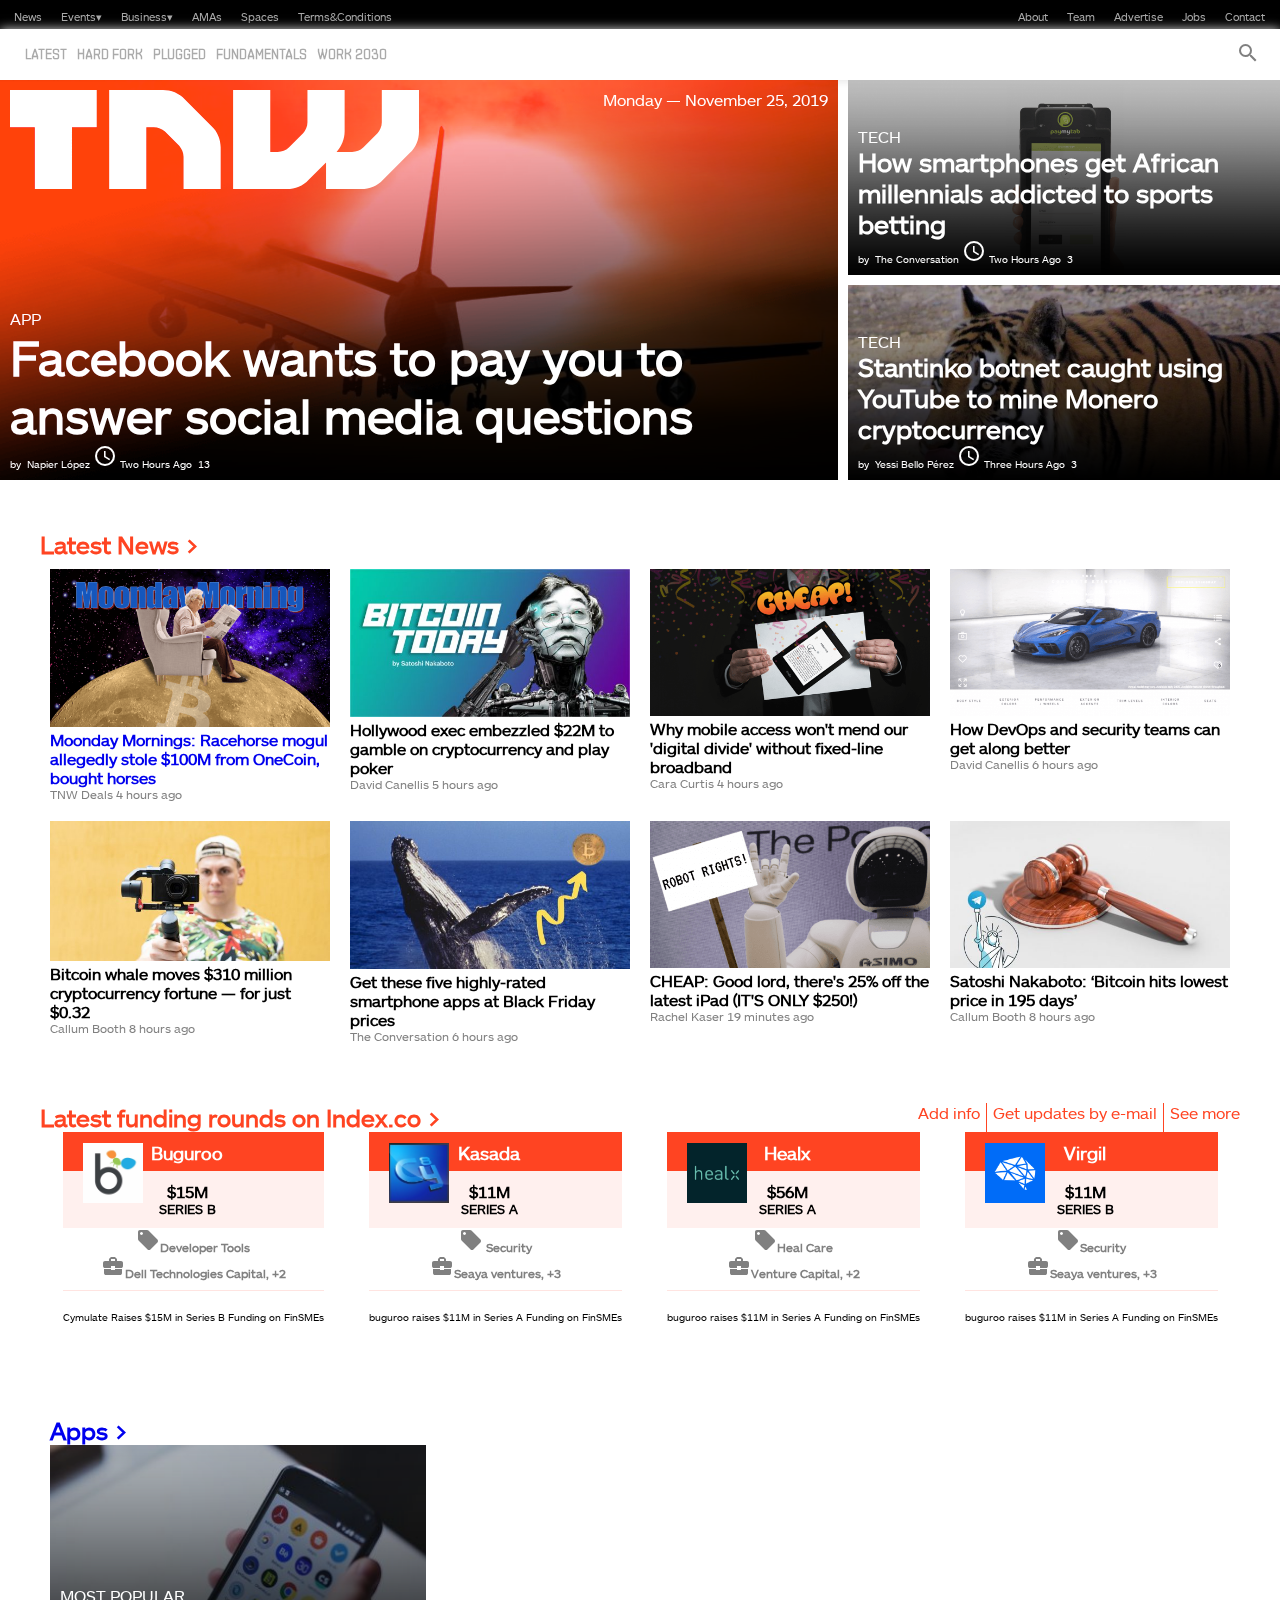
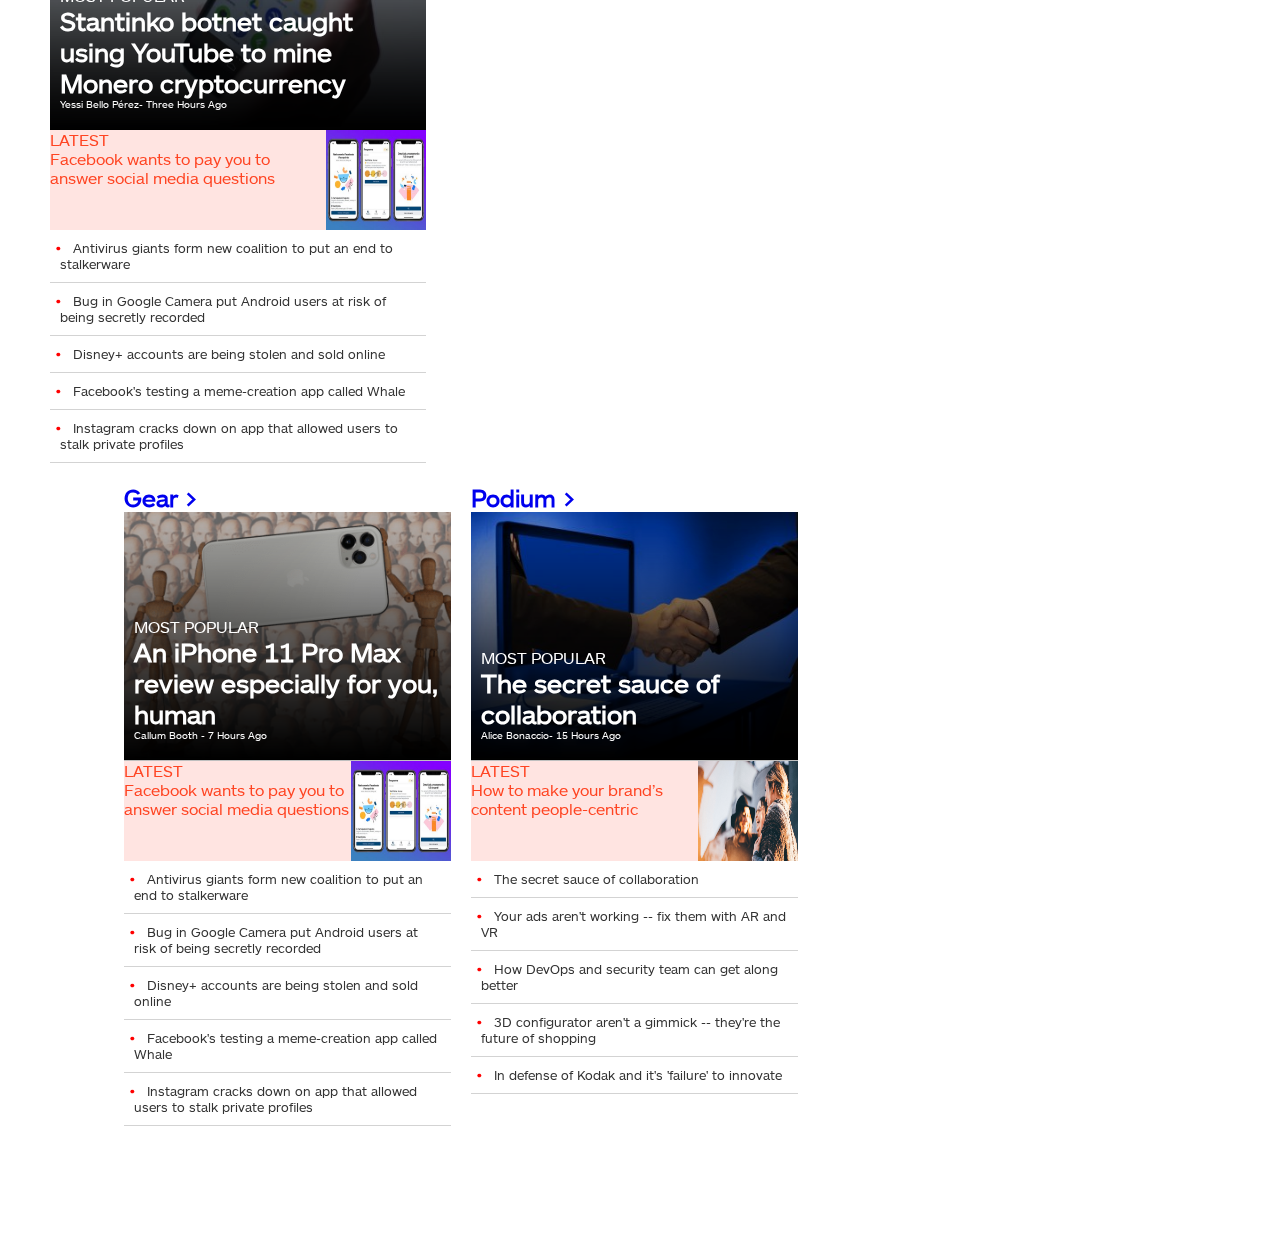
==== index.html @ c06dbd31 "Mobile Design of Latest News and Gear Sections" ====
<!DOCTYPE html>
<html lang="en">

<head>
    <meta charset="UTF-8">
    <meta name="viewport" content="width=device-width, initial-scale=1.0">
    <meta http-equiv="X-UA-Compatible" content="ie=edge">
    <link href="https://fonts.googleapis.com/icon?family=Material+Icons" rel="stylesheet">
    <link href="//db.onlinewebfonts.com/c/466deba3855c345af3e1371e28d783ae?family=ARS+Maquette+Web+One" rel="stylesheet"
        type="text/css" />
    <link rel="stylesheet" type="text/css" href="css/styles.css">
    <title>TNW</title>
</head>

<body>
    <header>
        <div class="mainlogo">
            <img src="resources/tnw.svg" height="15" alt="logo">
        </div>
        <nav class="fun-nav">
            <div class="first-nav flex-container bg-black spacebetween pad-5p">
                <ul class="flex-container nobullets">
                    <li class="pad-lr-10p"> <a href="#">News</a> </li>

                    <li class="dropdown pad-lr-10p">
                        <a href="#" class="dropbtn">Events&#9662;</a>
                        <div class="dropdown-content">
                            <a href="#">Bowlr 2019</a>
                            <a href="#">TNW2020</a>
                        </div>
                    </li>

                    <li class="dropdown pad-lr-10p">
                        <a href="#" class="dropbtn">Business&#9662;</a>
                        <div class="dropdown-content">
                            <a href="#">Index</a>
                            <a href="#">TNW X</a>
                        </div>
                    </li>

                    <li class="pad-lr-10p"> <a href="#">AMAs</a> </li>
                    <li class="pad-lr-10p"> <a href="#">Spaces</a> </li>
                    <li class="pad-lr-10p"> <a href="#">Terms&amp;Conditions</a> </li>
                </ul>

                <div>
                    <ul class="flex-container nobullets">
                        <li class="pad-lr-10p"> <a href="#">About</a></li>
                        <li class="pad-lr-10p"> <a href="#">Team</a> </li>
                        <li class="pad-lr-10p"> <a href="#">Advertise</a> </li>
                        <li class="pad-lr-10p"> <a href="#">Jobs</a> </li>
                        <li class="pad-lr-10p"> <a href="#">Contact</a> </li>
                    </ul>
                </div>
            </div>

            <div class="second-nav flex-container">
                <ul class="flex-container nobullets">
                    <li> <a class="f-shentox" href="https://thenextweb.com/latest/">LATEST</a> </li>
                    <li> <a class="f-shentox" href="https://thenextweb.com/hardfork/">HARD FORK</a> </li>
                    <li> <a class="f-shentox" href="https://thenextweb.com/plugged/">PLUGGED</a> </li>
                    <li> <a class="f-shentox" href="https://thenextweb.com/adobe-fundamentals/">FUNDAMENTALS</a> </li>
                    <li> <a class="f-shentox" href="https://thenextweb.com/work2030/">WORK 2030</a> </li>
                </ul>
                <div>
                    <i class="material-icons"> search </i>
                </div>
                <div class="menu-icon">
                    <i class="material-icons"> menu </i>
                </div>
            </div>
        </nav>
    </header>
    <main>

        <div class="frontpage displaygrid">
            <div class="fp1">
                <article class="fp1i">
                    <div class="fp1c"></div>
                    <div class="cover-trigger"></div>
                    <a></a>
                    <div class="cover-logo"></div>
                    <div class="cover-date">Monday — November 25, 2019</div>
                    <div class="bottom">
                        <p class="fc-white">APP</p>
                        <h2 class="main-article-title fc-white">Facebook wants to pay you to answer social media
                            questions</h2>
                        <p class="article-footer fc-white"><span>by &nbsp;<a>Napier López</a></span>&nbsp;<span><i
                                    class="material-icons"> access_time </i> Two Hours Ago</span> &nbsp;<span>13</span>
                        </p>
                    </div>
                </article>
            </div>

            <div class="fp2">
                <div class="fp2i">
                    <div class="cover-trigger"></div>
                    <div class="bottom">
                        <p class="fc-white">TECH</p>
                        <h2 class="article-title fc-white">How smartphones get African millennials addicted to sports
                            betting</h2>
                        <p class="article-footer fc-white"><span>by &nbsp;<a>The Conversation</a></span>&nbsp;<span><i
                                    class="material-icons"> access_time </i> Two Hours Ago</span> &nbsp;<span>3</span>
                        </p>
                    </div>
                </div>
            </div>

            <div class="fp3">
                <div class="fp3i">
                    <div class="cover-trigger"></div>
                    <div class="bottom">
                        <p class="fc-white">TECH</p>
                        <h2 class="article-title fc-white">Stantinko botnet caught using YouTube to mine Monero
                            cryptocurrency</h2>
                        <p class="article-footer fc-white"><span>by &nbsp;<a>Yessi Bello Pérez</a></span>&nbsp;<span><i
                                    class="material-icons"> access_time </i> Three Hours Ago</span> &nbsp;<span>3</span>
                        </p>
                    </div>
                </div>
            </div>
        </div>

        <section class="margindown">
            <h2> <a class="nodeco kindaorange" href="https://thenextweb.com/latest/">Latest News ></a> </h2>

            <div class="displayflex fwrap spacearound">
                
                <div class="lastest-news">
                    <img class="img-mobile-left" src="resources/moonday-morning-478x270.png" alt="Monday Morning">
                    <div>
                        <span class="span1">
                            <a class="nodeco"
                                href="https://thenextweb.com/hardfork/2019/11/25/moonday-mornings-jpmorgan-onecoin-cryptocurrency/">Moonday
                                Mornings: Racehorse mogul allegedly stole $100M from OneCoin, bought horses</a>
                        </span>
                        <span class="littlespan1">
                            TNW Deals 4 hours ago
                        </span>
                    </div>
                </div>

                <div class="lastest-news">
                    <img class="img-mobile-left" src="resources/bitcoin_today-header_bitcoin_today-512x270.jpg"
                        alt="Bitcoin">

                    <div>
                        <span class="span1">
                            Hollywood exec embezzled $22M to gamble on cryptocurrency and play poker
                        </span>
                        <span class="littlespan1">
                            David Canellis 5 hours ago
                        </span>
                    </div>
                </div>

                <div class="lastest-news">
                    <img class="img-mobile-left" src="resources/cheap-paperwhite-header-image-kindle-516x270.png"
                        alt="The word Cheap">

                    <div>
                        <span class="span1">
                            Why mobile access won't mend our 'digital divide' without fixed-line broadband
                        </span>
                        <span class="littlespan1">
                            Cara Curtis 4 hours ago
                        </span>
                    </div>

                </div>

                <div class="lastest-news">
                    <img class="img-mobile-left" src="resources/Bluecar.png" alt="A Blue Car">
                    <div>
                        <span class="span1">
                            How DevOps and security teams can get along better
                        </span>
                        <span class="littlespan1">
                            David Canellis 6 hours ago
                        </span>
                    </div>
                </div>

                <div class="lastest-news">
                    <img class="img-mobile-left" src="resources/Black-Friday-TNW-Door-Buster-540x270.jpg"
                        alt="Some dude with a camera">
                    <div>
                        <span class="span1">
                            Bitcoin whale moves $310 million cryptocurrency fortune — for just $0.32
                        </span>
                        <span class="littlespan1">
                            Callum Booth 8 hours ago
                        </span>
                    </div>
                </div>
                <div class="lastest-news">
                    <img class="img-mobile-left" src="resources/whale.jpg" alt="A Whale">

                    <div>
                        <span class="span1">
                            Get these five highly-rated smartphone apps at Black Friday prices
                        </span>
                        <span class="littlespan1">
                            The Conversation 6 hours ago
                        </span>
                    </div>
                </div>

                <div class="lastest-news">
                    <img class="img-mobile-left" src="resources/robot.png" alt="A Robot">

                    <div>
                        <span class="span1">
                            CHEAP: Good lord, there's 25% off the latest iPad (IT'S ONLY $250!)
                        </span>
                        <span class="littlespan1">
                            Rachel Kaser 19 minutes ago
                        </span>
                    </div>
                </div>

                <div class="lastest-news">
                    <img class="img-mobile-left" src="resources/hammer.jpg" alt="A hammer">

                    <div>
                        <span class="span1">
                            Satoshi Nakaboto: ‘Bitcoin hits lowest price in 195 days’
                        </span>
                        <span class="littlespan1">
                            Callum Booth 8 hours ago
                        </span>
                    </div>
                </div>
            </div>
        </section>

        <section class="horiz-margin">
            <div class="displayflex spacebetween kindaorange fwrap">
                <h2>
                    <a class="nodeco kindaorange"
                        href="https://index.co/investments?utm_campaign=funding_block&utm_medium=referral&utm_source=thenextweb.com">
                        Latest funding rounds on Index.co >
                    </a>
                </h2>
                <div class="displayflex frwap">
                    <span class="rightborder">Add info</span>
                    <span class="rightborder">Get updates by e-mail</span>
                    <span>See more</span>
                </div>
            </div>

            <div class="displayflex fwrap spacearound">
                <div class="fun-div">
                    <a class="nodeco"
                        href="https://index.co/company/buguroo/funding/series-a?utm_campaign=funding_block&utm_medium=referral&utm_source=thenextweb.com">

                        <h4 class="funrounds">Buguroo</h4>

                        <div class="funrounds2">
                            <h4>$15M</h4>
                            <h5>SERIES B</h5>
                        </div>

                        <div class="funrounds3">
                            <h5><i class="material-icons"> local_offer </i>Developer Tools</h5>
                            <h5><i class="material-icons"> business_center </i>Dell Technologies Capital, +2</h5>
                        </div>

                        <div class="funrounds4">
                            Cymulate Raises $15M in Series B Funding on FinSMEs
                        </div>

                        <img class="funimage" src="resources/B-pic.jpg" alt="A big letter B">
                    </a>
                </div>

                <div class="fun-div">
                    <a class="nodeco"
                        href="https://index.co/company/cymulate/funding/series-b?utm_campaign=funding_block&utm_medium=referral&utm_source=thenextweb.com">

                        <h4 class="funrounds">Kasada</h4>

                        <div class="funrounds2">
                            <h4>$11M</h4>
                            <h5>SERIES A</h5>
                        </div>

                        <div class="funrounds3">
                            <h5><i class="material-icons"> local_offer </i> Security</h5>
                            <h5><i class="material-icons"> business_center </i>Seaya ventures, +3</h5>
                        </div>

                        <div class="funrounds4">
                            buguroo raises $11M in Series A Funding on FinSMEs
                        </div>

                        <img class="funimage" src="resources/cy-image.jpg" alt="Big letters C and Y">

                    </a>
                </div>

                <div class="fun-div">
                    <a class="nodeco"
                        href="https://index.co/company/cymulate/funding/series-b?utm_campaign=funding_block&utm_medium=referral&utm_source=thenextweb.com">

                        <h4 class="funrounds">Healx</h4>

                        <div class="funrounds2">
                            <h4>$56M</h4>
                            <h5>SERIES A</h5>
                        </div>

                        <div class="funrounds3">
                            <h5> <i class="material-icons"> local_offer </i>Heal Care</h5>
                            <h5><i class="material-icons"> business_center </i>Venture Capital, +2</h5>
                        </div>

                        <div class="funrounds4">
                            buguroo raises $11M in Series A Funding on FinSMEs
                        </div>

                        <img class="funimage" src="resources/healx.jpg" alt="Big letters C and Y">

                    </a>
                </div>

                <div class="fun-div">
                    <a class="nodeco"
                        href="https://index.co/company/cymulate/funding/series-b?utm_campaign=funding_block&utm_medium=referral&utm_source=thenextweb.com">

                        <h4 class="funrounds">Virgil</h4>

                        <div class="funrounds2">
                            <h4>$11M</h4>
                            <h5>SERIES B</h5>
                        </div>

                        <div class="funrounds3">
                            <h5><i class="material-icons"> local_offer </i>Security</h5>
                            <h5><i class="material-icons"> business_center </i>Seaya ventures, +3</h5>
                        </div>

                        <div class="funrounds4">
                            buguroo raises $11M in Series A Funding on FinSMEs
                        </div>

                        <img class="funimage" src="resources/weird-brain.png" alt="A Brain drawn in a weird way">

                    </a>
                </div>
            </div>

        </section>

        <div class="displayflex fwrap article-container">
            <article class="section-articles">
                <h2> <a class="nodeco" href="https://thenextweb.com/section/apps/">Apps ></a> </h2>
                <div class="pos-rel">
                    <img class="img-section-art" src="resources/android-phone-hed-368x276.jpg" alt="phone picture">
                    <div class="cover-trigger"></div>
                    <div class="bottom pad-10p">
                        <p class="fc-white">MOST POPULAR</p>
                        <h2 class="article-title fc-white">Stantinko botnet caught using YouTube to mine Monero
                            cryptocurrency</h2>
                        <p class="article-footer fc-white"><span><a class="fc-white nodeco" href="#">Yessi Bello
                                    Pérez</a></span><span>- Three
                                Hours Ago</span>
                        </p>
                    </div>
                </div>

                <div class="bg-mistyrose displayflex">
                    <div class="kindaorange">
                        LATEST
                        <br>
                        Facebook wants to pay you to answer social media questions
                    </div>
                    <img src="resources/Facebook-Viewpoints-368x276.jpg" alt="Facebook stuff" width="100" height="100">
                </div>

                <ul class="bullets">
                    <li class="borderdown">
                        <a href="#">Antivirus giants form new coalition to put an end to stalkerware</a>
                    </li>

                    <li class="borderdown">
                        <a href="#">Bug in Google Camera put Android users at risk of being secretly recorded</a>
                    </li>

                    <li class="borderdown">
                        <a href="#">Disney+ accounts are being stolen and sold online</a>
                    </li>

                    <li class="borderdown">
                        <a href="#">Facebook's testing a meme-creation app called Whale</a>
                    </li>

                    <li class="borderdown">
                        <a href="#">Instagram cracks down on app that allowed users to stalk private profiles</a>
                    </li>
                </ul>
            </article>

            <div class="displayflex fwrap article-container">
                <article class="section-articles">
                    <h2> <a class="nodeco" href="https://thenextweb.com/section/apps/">Gear ></a> </h2>
                    <div class="pos-rel">
                        <img class="img-section-art" src="resources/woodman.png" alt="Two Wood Men Holding a Phone">
                        <div class="cover-trigger"></div>
                        <div class="bottom pad-10p">
                            <p class="fc-white">MOST POPULAR</p>
                            <h2 class="article-title fc-white">An iPhone 11 Pro Max review especially for you, human</h2>
                            <p class="article-footer fc-white"><span><a class="fc-white nodeco" href="#">Callum Booth
                            </a></span><span>- 7 Hours Ago</span>
                            </p>
                        </div>
                    </div>
    
                    <div class="bg-mistyrose displayflex">
                        <div class="kindaorange">
                            LATEST
                            <br>
                            Facebook wants to pay you to answer social media questions
                        </div>
                        <img src="resources/Facebook-Viewpoints-368x276.jpg" alt="Facebook stuff" width="100" height="100">
                    </div>
    
                    <ul class="bullets">
                        <li class="borderdown">
                            <a href="#">Antivirus giants form new coalition to put an end to stalkerware</a>
                        </li>
    
                        <li class="borderdown">
                            <a href="#">Bug in Google Camera put Android users at risk of being secretly recorded</a>
                        </li>
    
                        <li class="borderdown">
                            <a href="#">Disney+ accounts are being stolen and sold online</a>
                        </li>
    
                        <li class="borderdown">
                            <a href="#">Facebook's testing a meme-creation app called Whale</a>
                        </li>
    
                        <li class="borderdown">
                            <a href="#">Instagram cracks down on app that allowed users to stalk private profiles</a>
                        </li>
                    </ul>
                </article>

            <article class="section-articles">
                <h2> <a class="nodeco" href="https://thenextweb.com/section/podium/">Podium ></a> </h2>
                <div class="pos-rel">
                    <img class="img-section-art" src="resources/handshake.jpg" alt="handshake">
                    <div class="cover-trigger"></div>
                    <div class="bottom pad-10p">
                        <p class="fc-white">MOST POPULAR</p>
                        <h2 class="article-title fc-white">The secret sauce of collaboration</h2>
                        <p class="article-footer fc-white"><span><a class="fc-white nodeco" href="#">Alice
                                    Bonaccio</a></span><span>- 15 Hours Ago</span>
                        </p>
                    </div>
                </div>
                <div class="bg-mistyrose displayflex">
                    <div class="kindaorange">
                        LATEST
                        <br>
                        How to make your brand’s content people-centric
                    </div>
                    <img src="resources/Untitled-design15.png" alt="People laughing" width="100" height="100">
                </div>

                <ul class="bullets">
                    <li class="borderdown">
                        <a href="#">The secret sauce of collaboration</a>
                    </li>

                    <li class="borderdown">
                        <a href="#">Your ads aren't working -- fix them with AR and VR</a>
                    </li>

                    <li class="borderdown">
                        <a href="#">How DevOps and security team can get along better</a>
                    </li>

                    <li class="borderdown">
                        <a href="#">3D configurator aren't a gimmick -- they're the future of shopping</a>
                    </li>

                    <li class="borderdown">
                        <a href="#">In defense of Kodak and it's 'failure' to innovate</a>
                    </li>
                </ul>
            </article>

        </div>



        <section class="latestdeals">
            <div></div>
            <div></div>
            <div></div>
            <div></div>
            <div></div>
            <div></div>
            <div></div>
            <div></div>
        </section>
    </main>

    <footer>
        <div></div>
        <div></div>
    </footer>
</body>

</html>
---- css/styles.css ----
@font-face {
  font-family: "ARS Maquette";
  src: url("../resources/466deba3855c345af3e1371e28d783ae.eot");
  src: url("../resources/466deba3855c345af3e1371e28d783ae.eot?#iefix") format("embedded-opentype"), url("../resources/466deba3855c345af3e1371e28d783ae.woff2") format("woff2"), url("../resources/466deba3855c345af3e1371e28d783ae.woff") format("woff"), url("../resources/466deba3855c345af3e1371e28d783ae.ttf") format("truetype"), url("../resources/466deba3855c345af3e1371e28d783ae.svg#ARS Maquette Web One") format("svg");
}

@font-face {font-family: "Shentox";
  src: url("../resources/5c773d1586db24bd45dfd4af3a4542e7.eot");
  src: url("../resources/5c773d1586db24bd45dfd4af3a4542e7.eot?#iefix") format("embedded-opentype"), url("../resources/5c773d1586db24bd45dfd4af3a4542e7.woff2") format("woff2"), url("../resources/5c773d1586db24bd45dfd4af3a4542e7.woff") format("woff"), url("../resources/5c773d1586db24bd45dfd4af3a4542e7.ttf") format("truetype"), url("../resources/5c773d1586db24bd45dfd4af3a4542e7.svg#Shentox W04 Regular") format("svg");
}

* {
  box-sizing: border-box;
  font-family: "ARS Maquette", Helvetica, sans-serif;
  list-style: none;
  margin: 0;
  padding: 0;
}

.mainlogo {
  background: linear-gradient(to bottom right,#c09,#f42 85%);
  display: none;
  padding: 0 20px; 
}

.f-shentox {
  font-family: "Shentox", sans-serif;
}

.flex-container {
  display: flex;
}

.bg-black {
  background: #000;
}

.spacebetween {
  justify-content: space-between;
}

.spacearound {
  justify-content: space-around;
}

.pad-10p {
  padding: 10px;
}

.pad-5p {
  padding: 5px;
}

.pad-lr-10p {
  padding: 0 10px;
}

@media (max-width: 760px){
  .first-nav {
    display: none;
  }

  .second-nav ul {
    display: none;
  }

  .second-nav {
    justify-content: flex-end;
  }

  .menu-icon {
    color: orangered;
    padding-left: 10px;
  }

  .mainlogo {
    display: inline-block;
    float: left;
    padding: 6px 10px;
  }

  .cover-logo {
    display: none;
  }

  .frontpage {
    grid-template-areas: "fp1" "fp2" "fp3";
    grid-template-columns: 100%;
    grid-template-rows: 1fr 1fr 1fr;
    height: 600px;
    margin-bottom: 50px;
    width: 100%;
  }

  .centerit {
    justify-content: center;
  }

  .img-mobile-left {
    float: left;
    height: 100px;
    margin-bottom: 20px;
    width: 100px;
  }

  .lastest-news {
    width: 100%;
  }

  .fun-div {
    width: 100%;
  }

  .funrounds,
  .funrounds2,
  .funrounds3,
  .funrounds4 {
    padding-left: 100px;
    padding-top: 10px;
    text-align: left;
  }

  .section-articles {
    width: 100%;
  }
}

 @media (min-width: 760px){

  .lastest-news {
    padding: 10px;
    width: 300px;
  }  

  .lastest-news img {
    width: 100%;
  }

  .second-nav {
    justify-content: space-between;
  }

  .menu-icon {
    display: none;
  }  

  .frontpage {
    grid-gap: 10px 10px ;
    grid-template-areas: "fp1 fp2" "fp1 fp3";
    grid-template-columns: 66% 34%;
    grid-template-rows: 1fr 1fr;
    height: 400px;
    margin-bottom: 50px;
    width: calc(100% - 10px);
  } 

  .main-article-title {
    font-size: 3rem;
  }

  .funrounds,
  .funrounds2,
  .funrounds3,
  .funrounds4 {
    text-align: center;
  }

  .funrounds {
    padding: 10.6667px 16px 10.6667px 4px;
  }

  .funrounds2 {
    padding: 10.6667px 16px 10.6667px 4px;
  }

} 

@media (max-width: 1024px) and (min-width: 760px){

  .mainlogo {
    display: inline-block;
    float: left;
    padding: 30px 20px;
  }

  .cover-logo {
    display: none;
  }
   
  .article-title {
    font-size: 1.2rem;

  }
  
  .article-footer {
    font-size: .65rem;
  }
  
  .section-articles {
    width: 50%;
  }

}

@media (min-width: 1024px){

  .article-title {
    font-size: 1.6rem;
  }
  
  .article-footer {
    font-size: .65rem;
  }

  .fp1c {
    background: transparent url("../resources/cover-gradient.png") no-repeat;
    background-position: 0 0;
    background-size: cover;
    bottom: 0;
    left: 0;
    mix-blend-mode: lighten;
    position: absolute;
    right: 0;
    top: 0;
    z-index: 4;
  }

  .cover-logo {
    background: transparent url("../resources/tnw.svg") no-repeat;
    display: inline-block;
    height: 100px;
    position: relative;
    width: 50%;
  }

  .spacebetweenlarge {
    justify-content: space-between;
  }

  .section-articles {
    width: 33%;
  }
}

.second-nav ul li a:hover {
  color: black;
}

.second-nav ul li a {
  display: inline-block;
  font-weight: 600;
  padding: 15px 5px;
}

.first-nav ul li a {
  color: #aaa;
  font-size: 0.68rem;
  text-decoration: none;
}

.first-nav ul li { 
  padding-left: 9px;
}

.second-nav ul li a {
  color: #aaa;
  font-size: 0.8rem;
  text-decoration: none;
}

.second-nav {
  align-items: center;
  box-shadow: 0px 0px 10px #ddd;
  color: gray;
  padding: 3px 20px;
}

li.dropdown {
  display: inline-block;
}

.dropdown-content {
  background: #333;
  display: none;
  font-size: 0.9rem;
  position: absolute;
  z-index: 1;
}

.dropdown-content a {
  border-bottom: 1px solid #444;
  color: black;
  display: block;
  padding: 5px 30px 5px 5px;
}

.dropdown:hover .dropdown-content {
  display: block;
}

.displaygrid {
  display: grid;
}

.fp1 {
  grid-area: fp1;
  position: relative;
}

.fp1i {
  background-image: url("../resources/ethereum-blockchain-airline-796x417.jpg");
  background-repeat: no-repeat;
  background-size: 100% 100%;
  height: 100%;
  padding: 10px;
}

.fp2 {
  grid-area: fp2;
  position: relative;
}

.fp2i {
  background-image: url("../resources/paymytab-database-hed-796x448.png");
  background-repeat: no-repeat;
  background-size: 100%;
  height: 100%;
  padding: 10px;
}

.fp3 {
  grid-area: fp3;
  position: relative;
}

.fp3i {
  background-image: url("../resources/tiger-796x417.jpg");
  background-repeat: no-repeat;
  background-size: 100%;
  height: 100%;
  padding: 10px;
}

.thegap {
  grid-gap: 90px 10px;
}

.nodeco {
  text-decoration: none;
}

.span1 {
  font-weight: 600;
}

.margindown {
  margin: 0 auto 50px auto;
  max-width: 1200px;
}

.littlespan1 {
  color: gray;
  display: block;
  font-size: 12px;
}

.cover-date {
  color: white;
  float: right;
  position: relative;
}

.section-articles {
  padding: 10px;
}

.img-section-art {
  width: 100%;
}

.bullets {
  font-size: 10pt;
}

.bullets li {
  padding: 10px;
}

.bullets li a {
  color: #333;
  text-decoration: none;
}

.nobullets {
  list-style: none;
}

.crazyarts {
  grid-template: 1fr 1fr 1fr / 1fr 1fr 1fr;
}

.bullets li::before {
  color: red;
  content: "\2022";
  display: inline-block; 
  font-weight: bold;
  margin-left: -.3em;
  width: 1em;
}

.borderdown {
  border-bottom: 1px solid lightgray;
}

.bg-mistyrose {
  background-color: mistyrose;
}

.floatright {
  float: right;
}

.displayflex {
  display: flex;
}

.fc-white {
  color: white;
}

.cover-trigger {
  background: rgba(0, 0, 0, .25) url("../resources/image-gradient.png") no-repeat;
  background-size: 100% 100%;
  bottom: 0;
  display: block;
  left: 0;
  position: absolute;
  right: 0;
  top: 0;
}

.bottom {
  bottom: 10px;
  position: absolute;
}

.kindaorange {
  color: #f42;
}

.rightborder {
  border-right: 1px solid #f42;
  margin-right: 6px;
  padding-right: 6px;
}

.bg-kindaorange {
  background-image: #f42;
  opacity: 0.5;
}

.funrounds {
  background: #f42;
  color: white;
  font-size: 18px;  
  height: 39.3333px;
  width: 100%;
}

.funrounds2 {
  background: rgba(255, 68, 34, 0.08);
  color: black; 
  height: 57.3333px;  
  width: 100%;
}

.funrounds3 {
  border-bottom: 1px solid mistyrose;
  color: black;
  color: gray;
  font-family: Helvetica, sans-serif;
  font-size: .9rem;
  font-weight: 100;
  padding-bottom: 10px;
  width: 100%;
}

.funrounds4 {
  color: black;
  font-size: 10px;
  padding-top: 20px;
  width: 100%;
}

.funimage {
  height: 60px;
  left: 20px;
  position: relative;
  top: -180px;
  width: 60px;
}

.displayil {
  display: inline;
}

.fwrap {
  flex-wrap: wrap;
}

.horiz-margin {
  margin: 0 auto 20px auto;
  max-width: 1200px;
}

.article-container{
  margin: 0 auto 50px;  
  max-width: 1200px;
}

.pos-rel {
  position: relative;
}
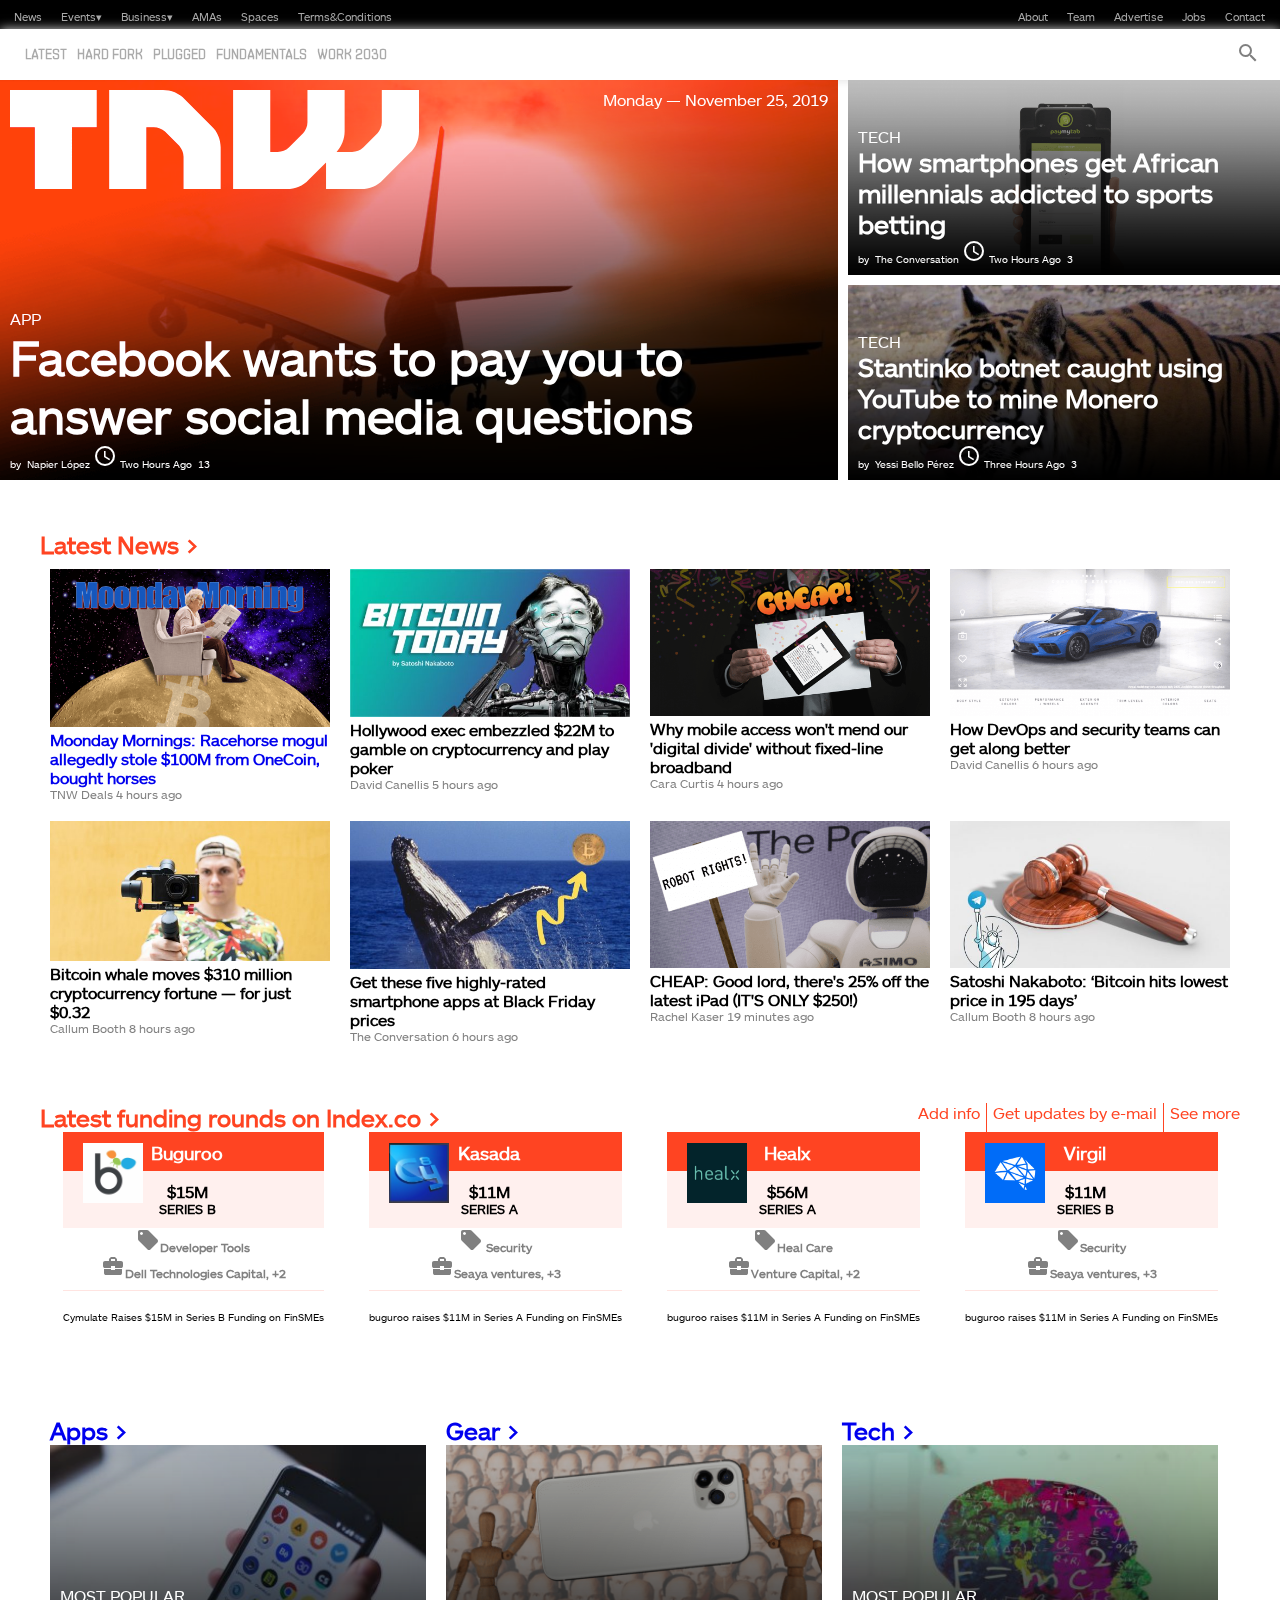
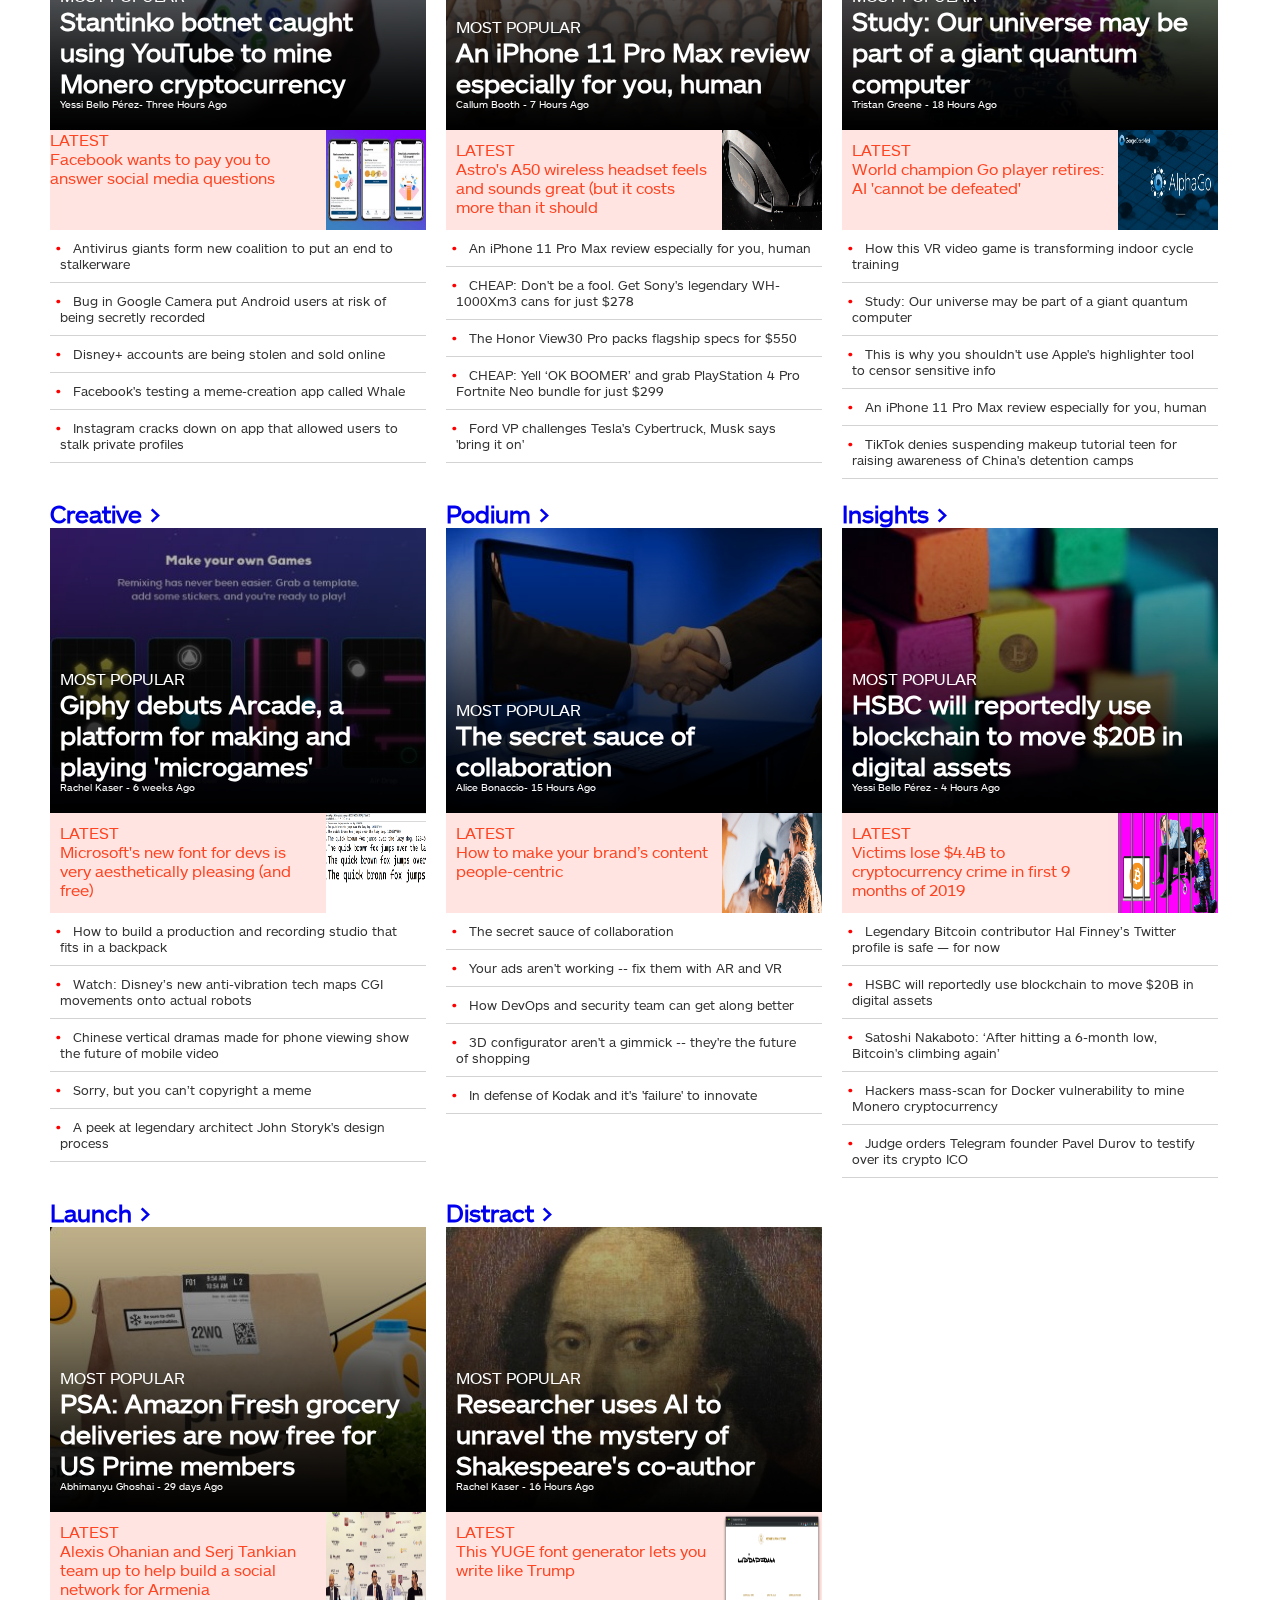
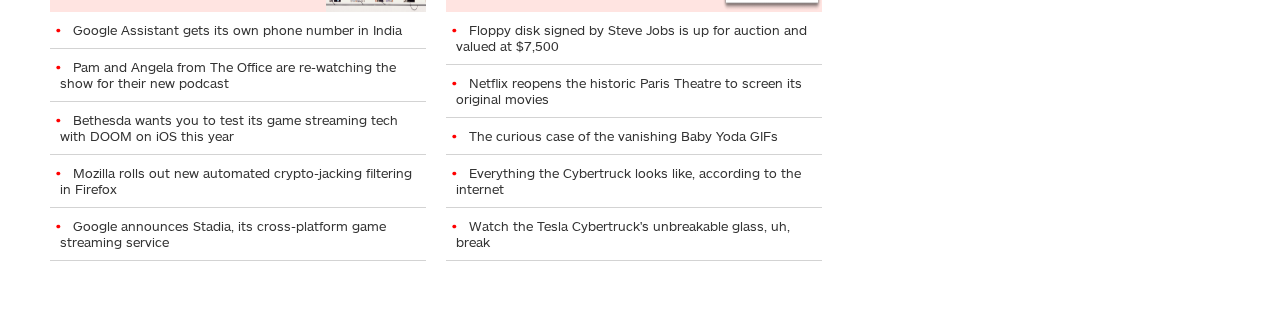
==== commit 303fc5d1: "finished the latest columns" ====
--- a/index.html
+++ b/index.html
@@ -125,7 +125,7 @@
             <h2> <a class="nodeco kindaorange" href="https://thenextweb.com/latest/">Latest News ></a> </h2>
 
             <div class="displayflex fwrap spacearound">
-                
+
                 <div class="lastest-news">
                     <img class="img-mobile-left" src="resources/moonday-morning-478x270.png" alt="Monday Morning">
                     <div>
@@ -401,52 +401,124 @@
                 </ul>
             </article>
 
-            <div class="displayflex fwrap article-container">
-                <article class="section-articles">
-                    <h2> <a class="nodeco" href="https://thenextweb.com/section/apps/">Gear ></a> </h2>
-                    <div class="pos-rel">
-                        <img class="img-section-art" src="resources/woodman.png" alt="Two Wood Men Holding a Phone">
-                        <div class="cover-trigger"></div>
-                        <div class="bottom pad-10p">
-                            <p class="fc-white">MOST POPULAR</p>
-                            <h2 class="article-title fc-white">An iPhone 11 Pro Max review especially for you, human</h2>
-                            <p class="article-footer fc-white"><span><a class="fc-white nodeco" href="#">Callum Booth
-                            </a></span><span>- 7 Hours Ago</span>
-                            </p>
-                        </div>
-                    </div>
-    
-                    <div class="bg-mistyrose displayflex">
-                        <div class="kindaorange">
-                            LATEST
-                            <br>
-                            Facebook wants to pay you to answer social media questions
-                        </div>
-                        <img src="resources/Facebook-Viewpoints-368x276.jpg" alt="Facebook stuff" width="100" height="100">
-                    </div>
-    
-                    <ul class="bullets">
-                        <li class="borderdown">
-                            <a href="#">Antivirus giants form new coalition to put an end to stalkerware</a>
-                        </li>
-    
-                        <li class="borderdown">
-                            <a href="#">Bug in Google Camera put Android users at risk of being secretly recorded</a>
-                        </li>
-    
-                        <li class="borderdown">
-                            <a href="#">Disney+ accounts are being stolen and sold online</a>
-                        </li>
-    
-                        <li class="borderdown">
-                            <a href="#">Facebook's testing a meme-creation app called Whale</a>
-                        </li>
-    
-                        <li class="borderdown">
-                            <a href="#">Instagram cracks down on app that allowed users to stalk private profiles</a>
-                        </li>
-                    </ul>
-                </article>
+            <article class="section-articles">
+                <h2> <a class="nodeco" href="https://thenextweb.com/section/apps/">Gear ></a> </h2>
+                <div class="pos-rel">
+                    <img class="img-section-art" src="resources/woodman.png" alt="Two Wood Men Holding a Phone">
+                    <div class="cover-trigger"></div>
+                    <div class="bottom pad-10p">
+                        <p class="fc-white">MOST POPULAR</p>
+                        <h2 class="article-title fc-white">An iPhone 11 Pro Max review especially for you, human</h2>
+                        <p class="article-footer fc-white"><span><a class="fc-white nodeco" href="#">Callum Booth
+                                </a></span><span>- 7 Hours Ago</span>
+                        </p>
+                    </div>
+                </div>
+
+                <div class="bg-mistyrose displayflex">
+                    <div class="kindaorange pad-10p">
+                        LATEST
+                        <br>
+                        Astro's A50 wireless headset feels and sounds great (but it costs more than it should
+                    </div>
+                    <img src="resources/logitech-astro-a50-headset-gaming.jpg" alt="headset" width="100" height="100">
+                </div>
+
+                <ul class="bullets">
+                    <li class="borderdown">
+                        <a href="#"> An iPhone 11 Pro Max review especially for you, human </a>
+                    </li>
+
+                    <li class="borderdown">
+                        <a href="#"> CHEAP: Don't be a fool. Get Sony's legendary WH-1000Xm3 cans for just $278 </a>
+                    </li>
+
+                    <li class="borderdown">
+                        <a href="#"> The Honor View30 Pro packs flagship specs for $550 </a>
+                    </li>
+
+                    <li class="borderdown">
+                        <a href="#"> CHEAP: Yell ‘OK BOOMER’ and grab PlayStation 4 Pro Fortnite Neo bundle for just
+                            $299 </a>
+                    </li>
+
+                    <li class="borderdown">
+                        <a href="#"> Ford VP challenges Tesla's Cybertruck, Musk says 'bring it on' </a>
+                    </li>
+                </ul>
+            </article>
+
+            <article class="section-articles">
+                <h2> <a class="nodeco" href="https://thenextweb.com/section/apps/">Tech ></a> </h2>
+                <div class="pos-rel">
+                    <img class="img-section-art" src="resources/quantum-368x276.jpg" alt="Quatum physics">
+                    <div class="cover-trigger"></div>
+                    <div class="bottom pad-10p">
+                        <p class="fc-white">MOST POPULAR</p>
+                        <h2 class="article-title fc-white">Study: Our universe may be part of a giant quantum computer</h2>
+                        <p class="article-footer fc-white"><span><a class="fc-white nodeco" href="#">Tristan Greene
+                                </a></span><span>- 18 Hours Ago</span>
+                        </p>
+                    </div>
+                </div>
+
+                <div class="bg-mistyrose displayflex">
+                    <div class="kindaorange pad-10p">
+                        LATEST
+                        <br>
+                        World champion Go player retires: AI 'cannot be defeated'
+                    </div>
+                    <img src="resources/AlphaGo.png" alt="Alpha Go Logo" width="100" height="100">
+                </div>
+
+                <ul class="bullets">
+                    <li class="borderdown"> <a href="#"> How this VR video game is transforming indoor cycle training </a> </li>
+
+                    <li class="borderdown"> <a href="#">                         Study: Our universe may be part of a giant quantum computer                    </a> </li>
+
+                    <li class="borderdown"> <a href="#">                         This is why you shouldn't use Apple's highlighter tool to censor sensitive info                    </a> </li>
+
+                    <li class="borderdown"> <a href="#">                        An iPhone 11 Pro Max review especially for you, human                     </a> </li>
+
+                    <li class="borderdown"> <a href="#">                         TikTok denies suspending makeup tutorial teen for raising awareness of China's detention camps                    </a> </li>
+                </ul>
+            </article>
+
+            <article class="section-articles">
+                <h2> <a class="nodeco" href="https://thenextweb.com/section/apps/">Creative ></a> </h2>
+                <div class="pos-rel">
+                    <img class="img-section-art" src="resources/Giphy-Arcade-368x276.jpg" alt="Giphy Logo">
+                    <div class="cover-trigger"></div>
+                    <div class="bottom pad-10p">
+                        <p class="fc-white">MOST POPULAR</p>
+                        <h2 class="article-title fc-white">Giphy debuts Arcade, a platform for making and playing 'microgames'</h2>
+                        <p class="article-footer fc-white"><span><a class="fc-white nodeco" href="#">Rachel Kaser
+                                </a></span><span>- 6 weeks Ago</span>
+                        </p>
+                    </div>
+                </div>
+
+                <div class="bg-mistyrose displayflex">
+                    <div class="kindaorange pad-10p">
+                        LATEST
+                        <br>
+                        Microsoft's new font for devs is very aesthetically pleasing (and free)
+                    </div>
+                    <img src="resources/Annotation-2019-09-19-121214.png" alt="Fonts examples" width="100" height="100">
+                </div>
+
+                <ul class="bullets">
+                    <li class="borderdown"> <a href="#">                        How to build a production and recording studio that fits in a backpack                     </a> </li>
+
+                    <li class="borderdown"> <a href="#">                        Watch: Disney’s new anti-vibration tech maps CGI movements onto actual robots                     </a> </li>
+
+                    <li class="borderdown"> <a href="#">                         Chinese vertical dramas made for phone viewing show the future of mobile video                    </a> </li>
+
+                    <li class="borderdown"> <a href="#">                         Sorry, but you can’t copyright a meme                    </a> </li>
+
+                    <li class="borderdown"> <a href="#">                        A peek at legendary architect John Storyk's design process                     </a> </li>
+                </ul>
+            </article>
 
             <article class="section-articles">
                 <h2> <a class="nodeco" href="https://thenextweb.com/section/podium/">Podium ></a> </h2>
@@ -462,7 +534,7 @@
                     </div>
                 </div>
                 <div class="bg-mistyrose displayflex">
-                    <div class="kindaorange">
+                    <div class="kindaorange pad-10p">
                         LATEST
                         <br>
                         How to make your brand’s content people-centric
@@ -493,20 +565,127 @@
                 </ul>
             </article>
 
-        </div>
-
-
-
-        <section class="latestdeals">
-            <div></div>
-            <div></div>
-            <div></div>
-            <div></div>
-            <div></div>
-            <div></div>
-            <div></div>
-            <div></div>
-        </section>
+            <article class="section-articles">
+                <h2> <a class="nodeco" href="https://thenextweb.com/section/apps/">Insights ></a> </h2>
+                <div class="pos-rel">
+                    <img class="img-section-art" src="resources/HSBC-blockchain-368x276.jpg" alt="Cubes">
+                    <div class="cover-trigger"></div>
+                    <div class="bottom pad-10p">
+                        <p class="fc-white">MOST POPULAR</p>
+                        <h2 class="article-title fc-white">HSBC will reportedly use blockchain to move $20B in digital assets</h2>
+                        <p class="article-footer fc-white"><span><a class="fc-white nodeco" href="#">Yessi Bello Pérez
+                                </a></span><span>- 4 Hours Ago</span>
+                        </p>
+                    </div>
+                </div>
+
+                <div class="bg-mistyrose displayflex">
+                    <div class="kindaorange pad-10p">
+                        LATEST
+                        <br>
+                        Victims lose $4.4B to cryptocurrency crime in first 9 months of 2019
+                    </div>
+                    <img src="resources/IRS-cryptocurrency-crime.png" alt="bitcoin jail" width="100" height="100">
+                </div>
+
+                <ul class="bullets">
+                    <li class="borderdown"> <a href="#">                        Legendary Bitcoin contributor Hal Finney’s Twitter profile is safe — for now                    </a> </li>
+
+                    <li class="borderdown"> <a href="#"> HSBC will reportedly use blockchain to move $20B in digital assets                    </a> </li>
+
+                    <li class="borderdown"> <a href="#">                         Satoshi Nakaboto: ‘After hitting a 6-month low, Bitcoin's climbing again’                    </a> </li>
+
+                    <li class="borderdown"> <a href="#">                         Hackers mass-scan for Docker vulnerability to mine Monero cryptocurrency                    </a> </li>
+
+                    <li class="borderdown"> <a href="#">                         Judge orders Telegram founder Pavel Durov to testify over its crypto ICO                    </a> </li>
+                </ul>
+            </article>
+
+            <article class="section-articles">
+                <h2> <a class="nodeco" href="https://thenextweb.com/section/apps/">Launch ></a> </h2>
+                <div class="pos-rel">
+                    <img class="img-section-art" src="resources/Amazon-Prime-Fresh-delivery-hed-368x276.jpg" alt="Amazon Prime">
+                    <div class="cover-trigger"></div>
+                    <div class="bottom pad-10p">
+                        <p class="fc-white">MOST POPULAR</p>
+                        <h2 class="article-title fc-white">PSA: Amazon Fresh grocery deliveries are now free for US Prime members</h2>
+                        <p class="article-footer fc-white"><span><a class="fc-white nodeco" href="#">Abhimanyu Ghoshai
+                                </a></span><span>- 29 days Ago</span>
+                        </p>
+                    </div>
+                </div>
+
+                <div class="bg-mistyrose displayflex">
+                    <div class="kindaorange pad-10p">
+                        LATEST
+                        <br>
+                        Alexis Ohanian and Serj Tankian team up to help build a social network for Armenia
+                    </div>
+                    <img src="resources/Press-Conference.jpg" alt="Press Conference" width="100" height="100">
+                </div>
+
+                <ul class="bullets">
+                    <li class="borderdown"> <a href="#">                         Google Assistant gets its own phone number in India                    </a> </li>
+
+                    <li class="borderdown"> <a href="#">                         Pam and Angela from The Office are re-watching the show for their new podcast                    </a> </li>
+
+                    <li class="borderdown"> <a href="#">                         Bethesda wants you to test its game streaming tech with DOOM on iOS this year                    </a> </li>
+
+                    <li class="borderdown"> <a href="#">                        Mozilla rolls out new automated crypto-jacking filtering in Firefox                     </a> </li>
+
+                    <li class="borderdown"> <a href="#">                        Google announces Stadia, its cross-platform game streaming service                    </a> </li>
+                </ul>
+            </article>
+
+            <article class="section-articles">
+                <h2> <a class="nodeco" href="https://thenextweb.com/section/apps/">Distract ></a> </h2>
+                <div class="pos-rel">
+                    <img class="img-section-art" src="resources/Shakespeare-368x276.jpg" alt="Shakespeare Photo">
+                    <div class="cover-trigger"></div>
+                    <div class="bottom pad-10p">
+                        <p class="fc-white">MOST POPULAR</p>
+                        <h2 class="article-title fc-white">Researcher uses AI to unravel the mystery of Shakespeare's co-author</h2>
+                        <p class="article-footer fc-white"><span><a class="fc-white nodeco" href="#">Rachel Kaser
+                                </a></span><span>- 16 Hours Ago</span>
+                        </p>
+                    </div>
+                </div>
+
+                <div class="bg-mistyrose displayflex">
+                    <div class="kindaorange pad-10p">
+                        LATEST
+                        <br>
+                        This YUGE font generator lets you write like Trump
+                    </div>
+                    <img src="resources/Screen-Shot-2019-11-27-at-1.49.07-PM.png" alt="Font generator" width="100" height="100">
+                </div>
+
+                <ul class="bullets">
+                    <li class="borderdown"> <a href="#">                        Floppy disk signed by Steve Jobs is up for auction and valued at $7,500                     </a> </li>
+
+                    <li class="borderdown"> <a href="#">                        Netflix reopens the historic Paris Theatre to screen its original movies                     </a> </li>
+
+                    <li class="borderdown"> <a href="#">                        The curious case of the vanishing Baby Yoda GIFs                     </a> </li>
+
+                    <li class="borderdown"> <a href="#">                         Everything the Cybertruck looks like, according to the internet                    </a> </li>
+
+                    <li class="borderdown"> <a href="#">                         Watch the Tesla Cybertruck's unbreakable glass, uh, break                    </a> </li>
+                </ul>
+            </article>     
+            </div>
+
+
+
+            <section class="latestdeals">
+                <div></div>
+                <div></div>
+                <div></div>
+                <div></div>
+                <div></div>
+                <div></div>
+                <div></div>
+                <div></div>
+            </section>
     </main>
 
     <footer>
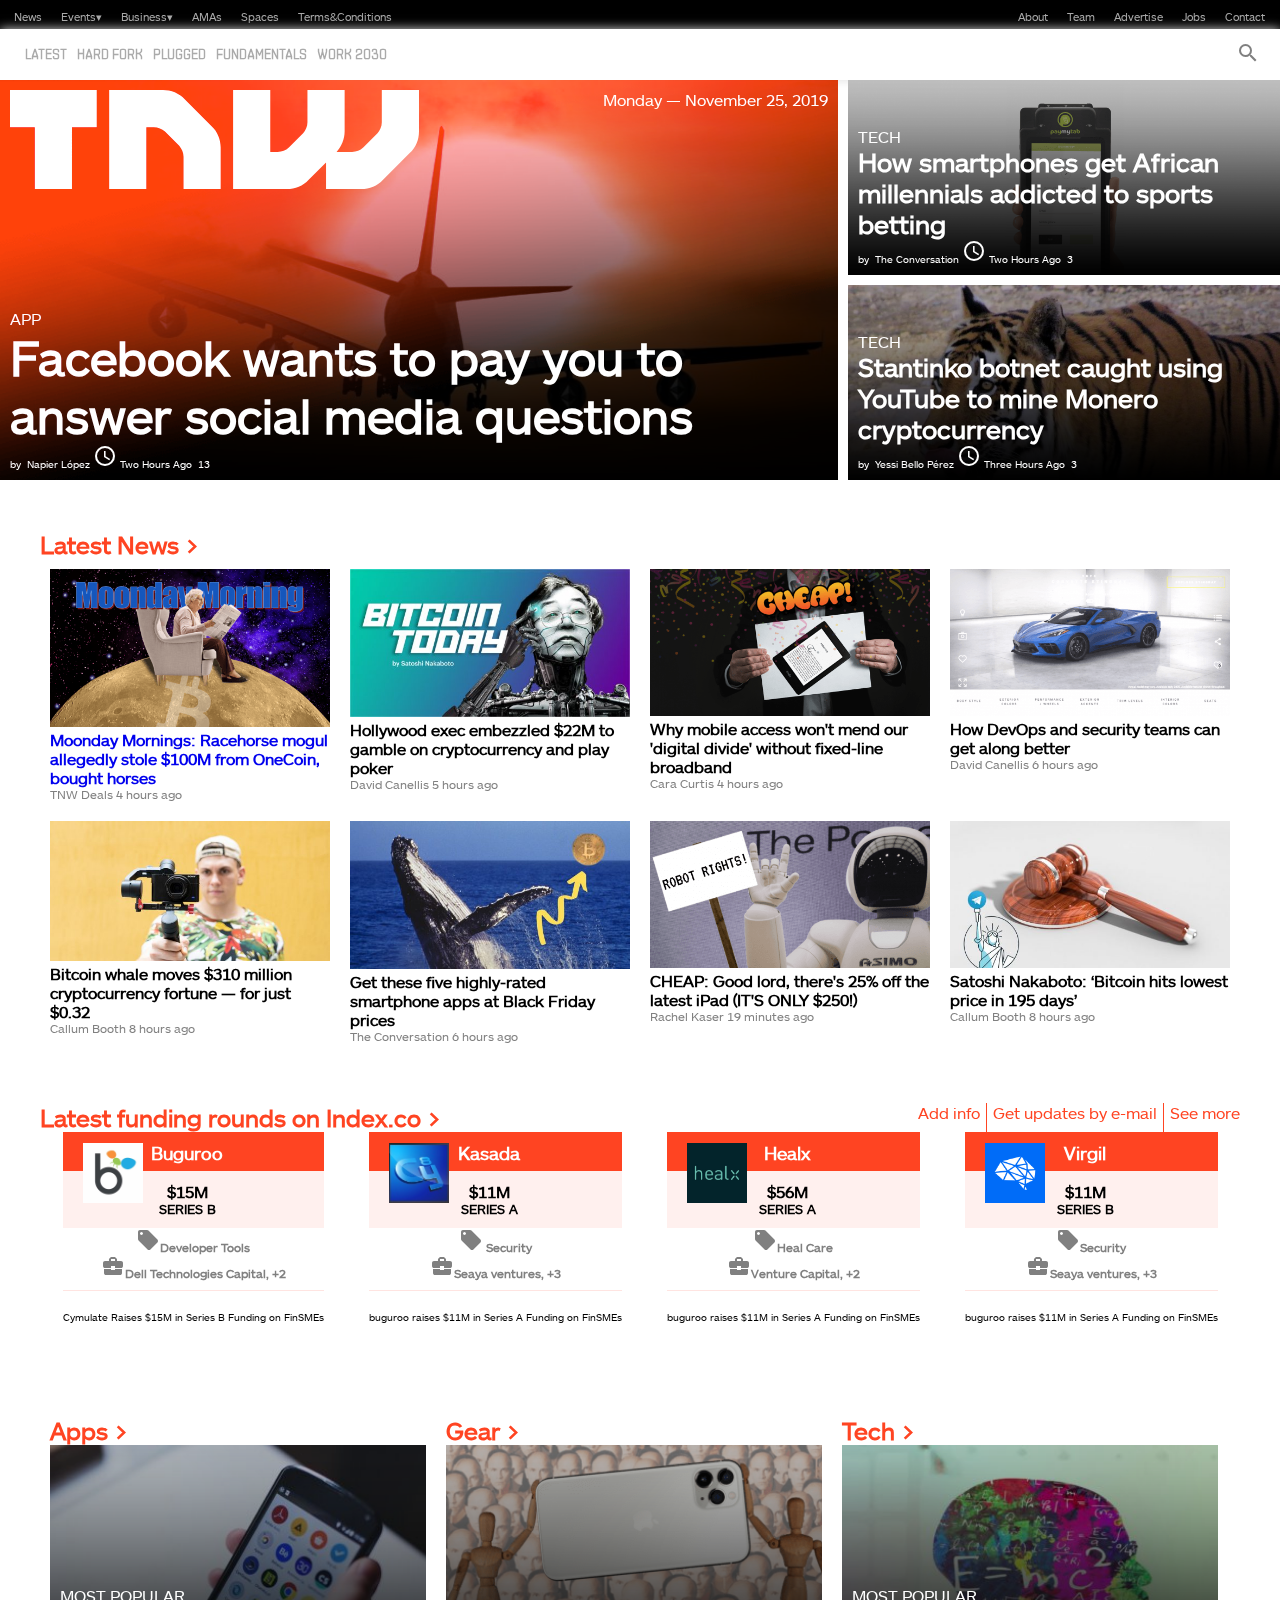
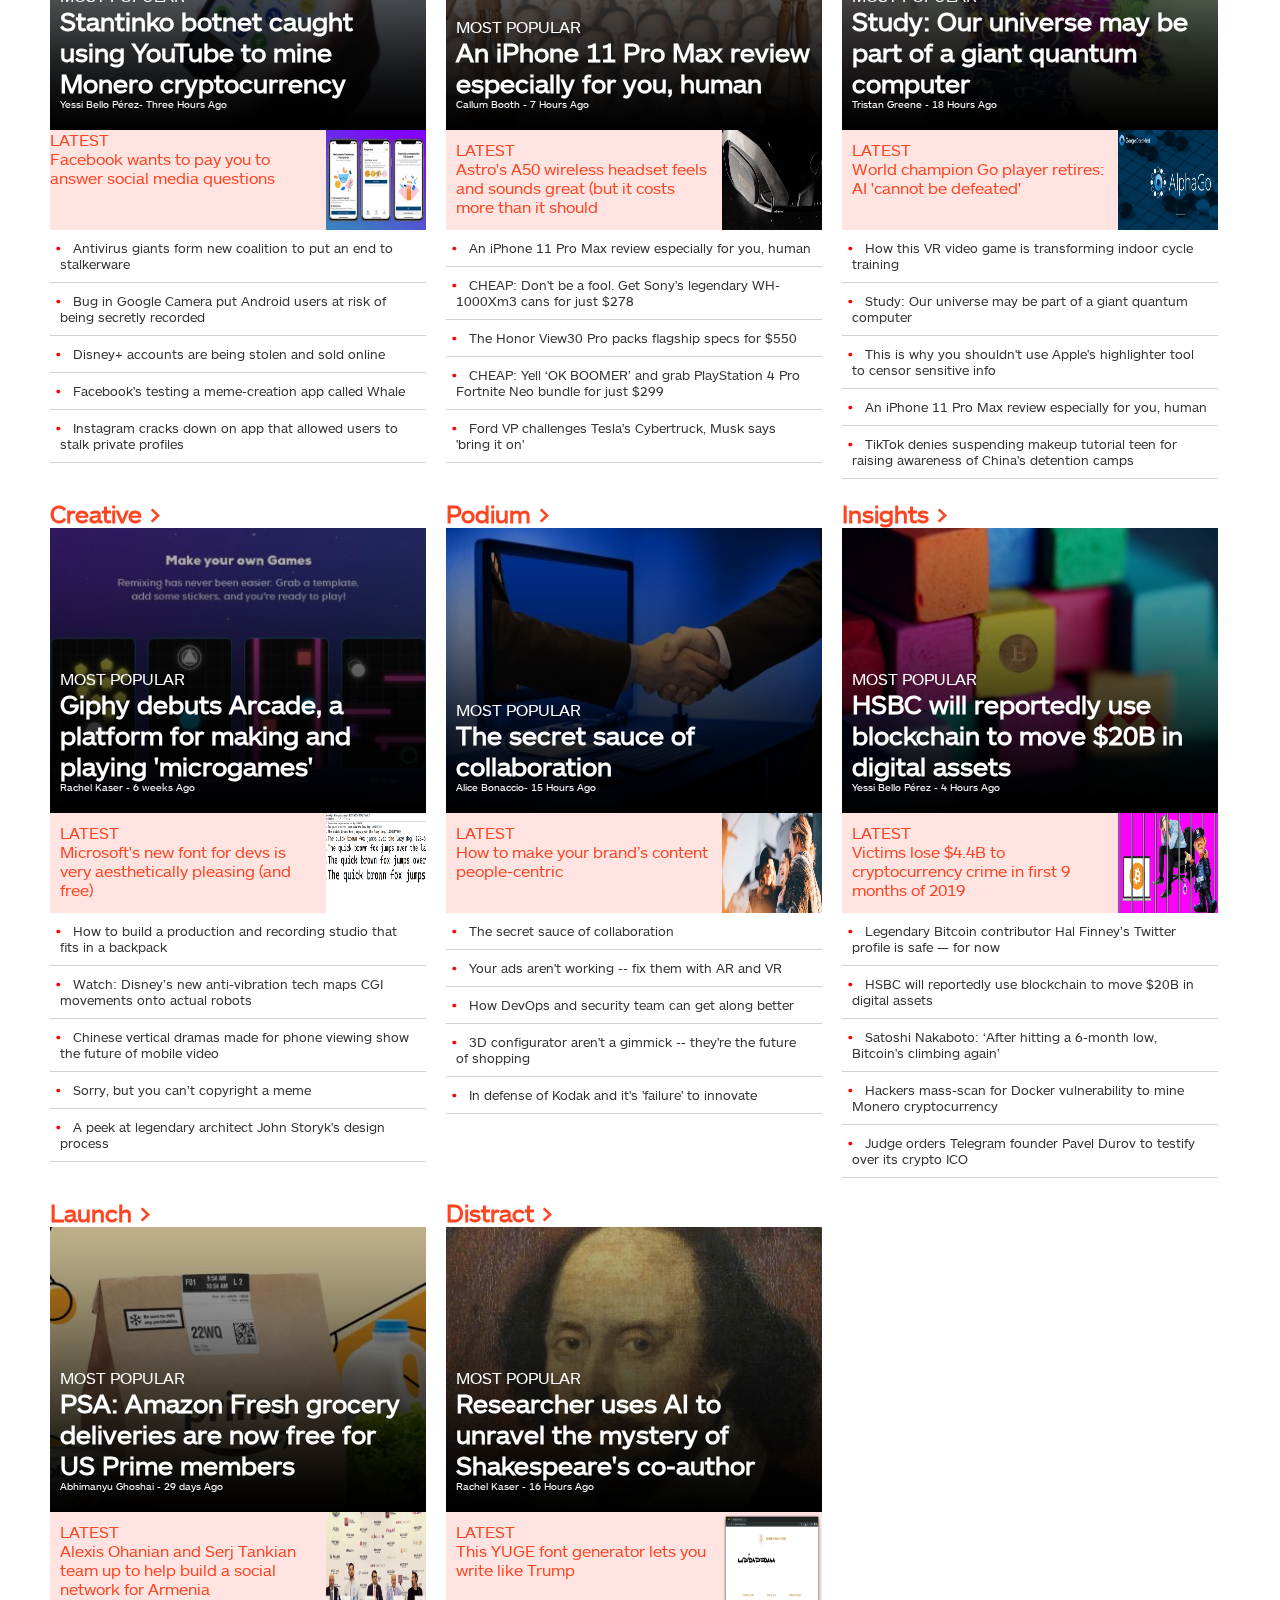
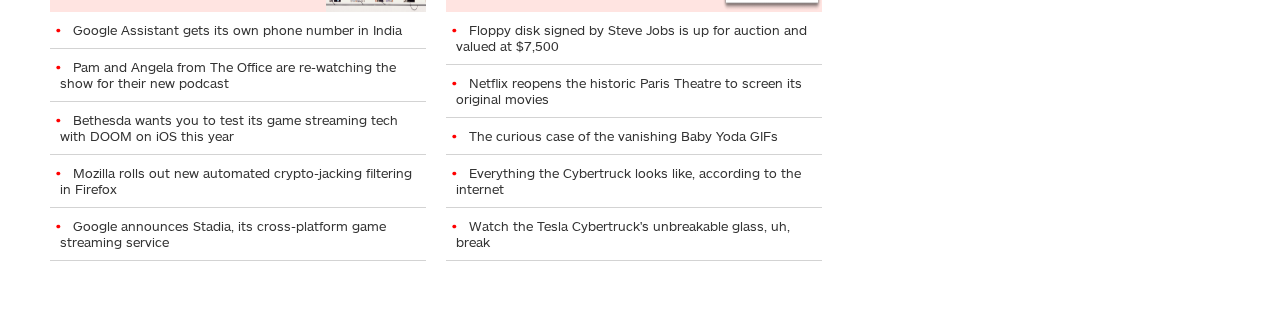
==== commit 00da4763: "fixed the color on the top h2 of every column" ====
--- a/index.html
+++ b/index.html
@@ -354,7 +354,7 @@
 
         <div class="displayflex fwrap article-container">
             <article class="section-articles">
-                <h2> <a class="nodeco" href="https://thenextweb.com/section/apps/">Apps ></a> </h2>
+                <h2> <a class="nodeco kindaorange" href="https://thenextweb.com/section/apps/">Apps ></a> </h2>
                 <div class="pos-rel">
                     <img class="img-section-art" src="resources/android-phone-hed-368x276.jpg" alt="phone picture">
                     <div class="cover-trigger"></div>
@@ -402,7 +402,7 @@
             </article>
 
             <article class="section-articles">
-                <h2> <a class="nodeco" href="https://thenextweb.com/section/apps/">Gear ></a> </h2>
+                <h2> <a class="nodeco kindaorange" href="https://thenextweb.com/section/apps/">Gear ></a> </h2>
                 <div class="pos-rel">
                     <img class="img-section-art" src="resources/woodman.png" alt="Two Wood Men Holding a Phone">
                     <div class="cover-trigger"></div>
@@ -449,13 +449,14 @@
             </article>
 
             <article class="section-articles">
-                <h2> <a class="nodeco" href="https://thenextweb.com/section/apps/">Tech ></a> </h2>
+                <h2> <a class="nodeco kindaorange" href="https://thenextweb.com/section/apps/">Tech ></a> </h2>
                 <div class="pos-rel">
                     <img class="img-section-art" src="resources/quantum-368x276.jpg" alt="Quatum physics">
                     <div class="cover-trigger"></div>
                     <div class="bottom pad-10p">
                         <p class="fc-white">MOST POPULAR</p>
-                        <h2 class="article-title fc-white">Study: Our universe may be part of a giant quantum computer</h2>
+                        <h2 class="article-title fc-white">Study: Our universe may be part of a giant quantum computer
+                        </h2>
                         <p class="article-footer fc-white"><span><a class="fc-white nodeco" href="#">Tristan Greene
                                 </a></span><span>- 18 Hours Ago</span>
                         </p>
@@ -472,26 +473,32 @@
                 </div>
 
                 <ul class="bullets">
-                    <li class="borderdown"> <a href="#"> How this VR video game is transforming indoor cycle training </a> </li>
-
-                    <li class="borderdown"> <a href="#">                         Study: Our universe may be part of a giant quantum computer                    </a> </li>
-
-                    <li class="borderdown"> <a href="#">                         This is why you shouldn't use Apple's highlighter tool to censor sensitive info                    </a> </li>
-
-                    <li class="borderdown"> <a href="#">                        An iPhone 11 Pro Max review especially for you, human                     </a> </li>
-
-                    <li class="borderdown"> <a href="#">                         TikTok denies suspending makeup tutorial teen for raising awareness of China's detention camps                    </a> </li>
+                    <li class="borderdown"> <a href="#"> How this VR video game is transforming indoor cycle training
+                        </a> </li>
+
+                    <li class="borderdown"> <a href="#"> Study: Our universe may be part of a giant quantum computer
+                        </a> </li>
+
+                    <li class="borderdown"> <a href="#"> This is why you shouldn't use Apple's highlighter tool to
+                            censor sensitive info </a> </li>
+
+                    <li class="borderdown"> <a href="#"> An iPhone 11 Pro Max review especially for you, human </a>
+                    </li>
+
+                    <li class="borderdown"> <a href="#"> TikTok denies suspending makeup tutorial teen for raising
+                            awareness of China's detention camps </a> </li>
                 </ul>
             </article>
 
             <article class="section-articles">
-                <h2> <a class="nodeco" href="https://thenextweb.com/section/apps/">Creative ></a> </h2>
+                <h2> <a class="nodeco kindaorange" href="https://thenextweb.com/section/apps/">Creative ></a> </h2>
                 <div class="pos-rel">
                     <img class="img-section-art" src="resources/Giphy-Arcade-368x276.jpg" alt="Giphy Logo">
                     <div class="cover-trigger"></div>
                     <div class="bottom pad-10p">
                         <p class="fc-white">MOST POPULAR</p>
-                        <h2 class="article-title fc-white">Giphy debuts Arcade, a platform for making and playing 'microgames'</h2>
+                        <h2 class="article-title fc-white">Giphy debuts Arcade, a platform for making and playing
+                            'microgames'</h2>
                         <p class="article-footer fc-white"><span><a class="fc-white nodeco" href="#">Rachel Kaser
                                 </a></span><span>- 6 weeks Ago</span>
                         </p>
@@ -508,20 +515,24 @@
                 </div>
 
                 <ul class="bullets">
-                    <li class="borderdown"> <a href="#">                        How to build a production and recording studio that fits in a backpack                     </a> </li>
-
-                    <li class="borderdown"> <a href="#">                        Watch: Disney’s new anti-vibration tech maps CGI movements onto actual robots                     </a> </li>
-
-                    <li class="borderdown"> <a href="#">                         Chinese vertical dramas made for phone viewing show the future of mobile video                    </a> </li>
-
-                    <li class="borderdown"> <a href="#">                         Sorry, but you can’t copyright a meme                    </a> </li>
-
-                    <li class="borderdown"> <a href="#">                        A peek at legendary architect John Storyk's design process                     </a> </li>
+                    <li class="borderdown"> <a href="#"> How to build a production and recording studio that fits in a
+                            backpack </a> </li>
+
+                    <li class="borderdown"> <a href="#"> Watch: Disney’s new anti-vibration tech maps CGI movements onto
+                            actual robots </a> </li>
+
+                    <li class="borderdown"> <a href="#"> Chinese vertical dramas made for phone viewing show the future
+                            of mobile video </a> </li>
+
+                    <li class="borderdown"> <a href="#"> Sorry, but you can’t copyright a meme </a> </li>
+
+                    <li class="borderdown"> <a href="#"> A peek at legendary architect John Storyk's design process </a>
+                    </li>
                 </ul>
             </article>
 
             <article class="section-articles">
-                <h2> <a class="nodeco" href="https://thenextweb.com/section/podium/">Podium ></a> </h2>
+                <h2> <a class="nodeco kindaorange" href="https://thenextweb.com/section/podium/">Podium ></a> </h2>
                 <div class="pos-rel">
                     <img class="img-section-art" src="resources/handshake.jpg" alt="handshake">
                     <div class="cover-trigger"></div>
@@ -566,13 +577,14 @@
             </article>
 
             <article class="section-articles">
-                <h2> <a class="nodeco" href="https://thenextweb.com/section/apps/">Insights ></a> </h2>
+                <h2> <a class="nodeco kindaorange" href="https://thenextweb.com/section/apps/">Insights ></a> </h2>
                 <div class="pos-rel">
                     <img class="img-section-art" src="resources/HSBC-blockchain-368x276.jpg" alt="Cubes">
                     <div class="cover-trigger"></div>
                     <div class="bottom pad-10p">
                         <p class="fc-white">MOST POPULAR</p>
-                        <h2 class="article-title fc-white">HSBC will reportedly use blockchain to move $20B in digital assets</h2>
+                        <h2 class="article-title fc-white">HSBC will reportedly use blockchain to move $20B in digital
+                            assets</h2>
                         <p class="article-footer fc-white"><span><a class="fc-white nodeco" href="#">Yessi Bello Pérez
                                 </a></span><span>- 4 Hours Ago</span>
                         </p>
@@ -589,26 +601,33 @@
                 </div>
 
                 <ul class="bullets">
-                    <li class="borderdown"> <a href="#">                        Legendary Bitcoin contributor Hal Finney’s Twitter profile is safe — for now                    </a> </li>
-
-                    <li class="borderdown"> <a href="#"> HSBC will reportedly use blockchain to move $20B in digital assets                    </a> </li>
-
-                    <li class="borderdown"> <a href="#">                         Satoshi Nakaboto: ‘After hitting a 6-month low, Bitcoin's climbing again’                    </a> </li>
-
-                    <li class="borderdown"> <a href="#">                         Hackers mass-scan for Docker vulnerability to mine Monero cryptocurrency                    </a> </li>
-
-                    <li class="borderdown"> <a href="#">                         Judge orders Telegram founder Pavel Durov to testify over its crypto ICO                    </a> </li>
+                    <li class="borderdown"> <a href="#"> Legendary Bitcoin contributor Hal Finney’s Twitter profile is
+                            safe — for now </a> </li>
+
+                    <li class="borderdown"> <a href="#"> HSBC will reportedly use blockchain to move $20B in digital
+                            assets </a> </li>
+
+                    <li class="borderdown"> <a href="#"> Satoshi Nakaboto: ‘After hitting a 6-month low, Bitcoin's
+                            climbing again’ </a> </li>
+
+                    <li class="borderdown"> <a href="#"> Hackers mass-scan for Docker vulnerability to mine Monero
+                            cryptocurrency </a> </li>
+
+                    <li class="borderdown"> <a href="#"> Judge orders Telegram founder Pavel Durov to testify over its
+                            crypto ICO </a> </li>
                 </ul>
             </article>
 
             <article class="section-articles">
-                <h2> <a class="nodeco" href="https://thenextweb.com/section/apps/">Launch ></a> </h2>
+                <h2> <a class="nodeco kindaorange" href="https://thenextweb.com/section/apps/">Launch ></a> </h2>
                 <div class="pos-rel">
-                    <img class="img-section-art" src="resources/Amazon-Prime-Fresh-delivery-hed-368x276.jpg" alt="Amazon Prime">
+                    <img class="img-section-art" src="resources/Amazon-Prime-Fresh-delivery-hed-368x276.jpg"
+                        alt="Amazon Prime">
                     <div class="cover-trigger"></div>
                     <div class="bottom pad-10p">
                         <p class="fc-white">MOST POPULAR</p>
-                        <h2 class="article-title fc-white">PSA: Amazon Fresh grocery deliveries are now free for US Prime members</h2>
+                        <h2 class="article-title fc-white">PSA: Amazon Fresh grocery deliveries are now free for US
+                            Prime members</h2>
                         <p class="article-footer fc-white"><span><a class="fc-white nodeco" href="#">Abhimanyu Ghoshai
                                 </a></span><span>- 29 days Ago</span>
                         </p>
@@ -625,26 +644,31 @@
                 </div>
 
                 <ul class="bullets">
-                    <li class="borderdown"> <a href="#">                         Google Assistant gets its own phone number in India                    </a> </li>
-
-                    <li class="borderdown"> <a href="#">                         Pam and Angela from The Office are re-watching the show for their new podcast                    </a> </li>
-
-                    <li class="borderdown"> <a href="#">                         Bethesda wants you to test its game streaming tech with DOOM on iOS this year                    </a> </li>
-
-                    <li class="borderdown"> <a href="#">                        Mozilla rolls out new automated crypto-jacking filtering in Firefox                     </a> </li>
-
-                    <li class="borderdown"> <a href="#">                        Google announces Stadia, its cross-platform game streaming service                    </a> </li>
+                    <li class="borderdown"> <a href="#"> Google Assistant gets its own phone number in India </a> </li>
+
+                    <li class="borderdown"> <a href="#"> Pam and Angela from The Office are re-watching the show for
+                            their new podcast </a> </li>
+
+                    <li class="borderdown"> <a href="#"> Bethesda wants you to test its game streaming tech with DOOM on
+                            iOS this year </a> </li>
+
+                    <li class="borderdown"> <a href="#"> Mozilla rolls out new automated crypto-jacking filtering in
+                            Firefox </a> </li>
+
+                    <li class="borderdown"> <a href="#"> Google announces Stadia, its cross-platform game streaming
+                            service </a> </li>
                 </ul>
             </article>
 
             <article class="section-articles">
-                <h2> <a class="nodeco" href="https://thenextweb.com/section/apps/">Distract ></a> </h2>
+                <h2> <a class="nodeco kindaorange" href="https://thenextweb.com/section/apps/">Distract ></a> </h2>
                 <div class="pos-rel">
                     <img class="img-section-art" src="resources/Shakespeare-368x276.jpg" alt="Shakespeare Photo">
                     <div class="cover-trigger"></div>
                     <div class="bottom pad-10p">
                         <p class="fc-white">MOST POPULAR</p>
-                        <h2 class="article-title fc-white">Researcher uses AI to unravel the mystery of Shakespeare's co-author</h2>
+                        <h2 class="article-title fc-white">Researcher uses AI to unravel the mystery of Shakespeare's
+                            co-author</h2>
                         <p class="article-footer fc-white"><span><a class="fc-white nodeco" href="#">Rachel Kaser
                                 </a></span><span>- 16 Hours Ago</span>
                         </p>
@@ -657,35 +681,40 @@
                         <br>
                         This YUGE font generator lets you write like Trump
                     </div>
-                    <img src="resources/Screen-Shot-2019-11-27-at-1.49.07-PM.png" alt="Font generator" width="100" height="100">
+                    <img src="resources/Screen-Shot-2019-11-27-at-1.49.07-PM.png" alt="Font generator" width="100"
+                        height="100">
                 </div>
 
                 <ul class="bullets">
-                    <li class="borderdown"> <a href="#">                        Floppy disk signed by Steve Jobs is up for auction and valued at $7,500                     </a> </li>
-
-                    <li class="borderdown"> <a href="#">                        Netflix reopens the historic Paris Theatre to screen its original movies                     </a> </li>
-
-                    <li class="borderdown"> <a href="#">                        The curious case of the vanishing Baby Yoda GIFs                     </a> </li>
-
-                    <li class="borderdown"> <a href="#">                         Everything the Cybertruck looks like, according to the internet                    </a> </li>
-
-                    <li class="borderdown"> <a href="#">                         Watch the Tesla Cybertruck's unbreakable glass, uh, break                    </a> </li>
-                </ul>
-            </article>     
-            </div>
-
-
-
-            <section class="latestdeals">
-                <div></div>
-                <div></div>
-                <div></div>
-                <div></div>
-                <div></div>
-                <div></div>
-                <div></div>
-                <div></div>
-            </section>
+                    <li class="borderdown"> <a href="#"> Floppy disk signed by Steve Jobs is up for auction and valued
+                            at $7,500 </a> </li>
+
+                    <li class="borderdown"> <a href="#"> Netflix reopens the historic Paris Theatre to screen its
+                            original movies </a> </li>
+
+                    <li class="borderdown"> <a href="#"> The curious case of the vanishing Baby Yoda GIFs </a> </li>
+
+                    <li class="borderdown"> <a href="#"> Everything the Cybertruck looks like, according to the internet
+                        </a> </li>
+
+                    <li class="borderdown"> <a href="#"> Watch the Tesla Cybertruck's unbreakable glass, uh, break </a>
+                    </li>
+                </ul>
+            </article>
+        </div>
+
+
+
+        <section class="latestdeals">
+            <div></div>
+            <div></div>
+            <div></div>
+            <div></div>
+            <div></div>
+            <div></div>
+            <div></div>
+            <div></div>
+        </section>
     </main>
 
     <footer>
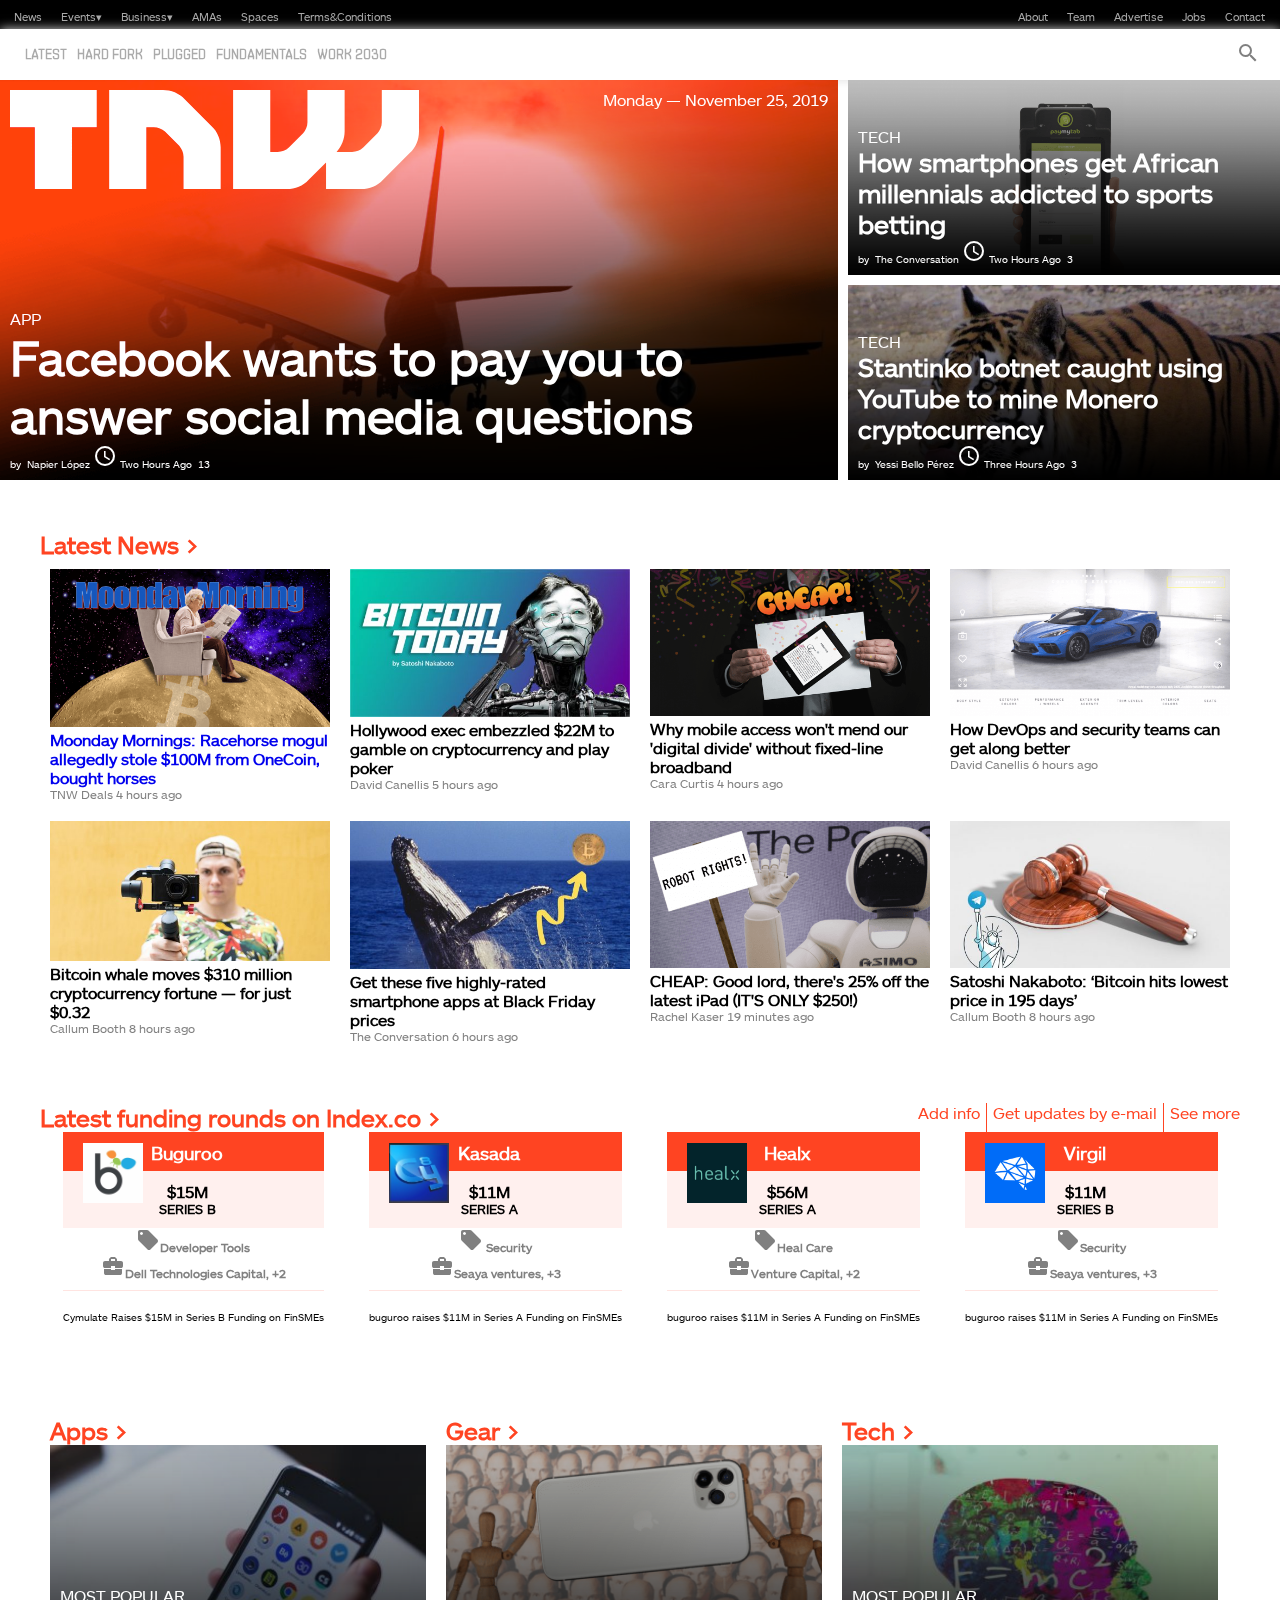
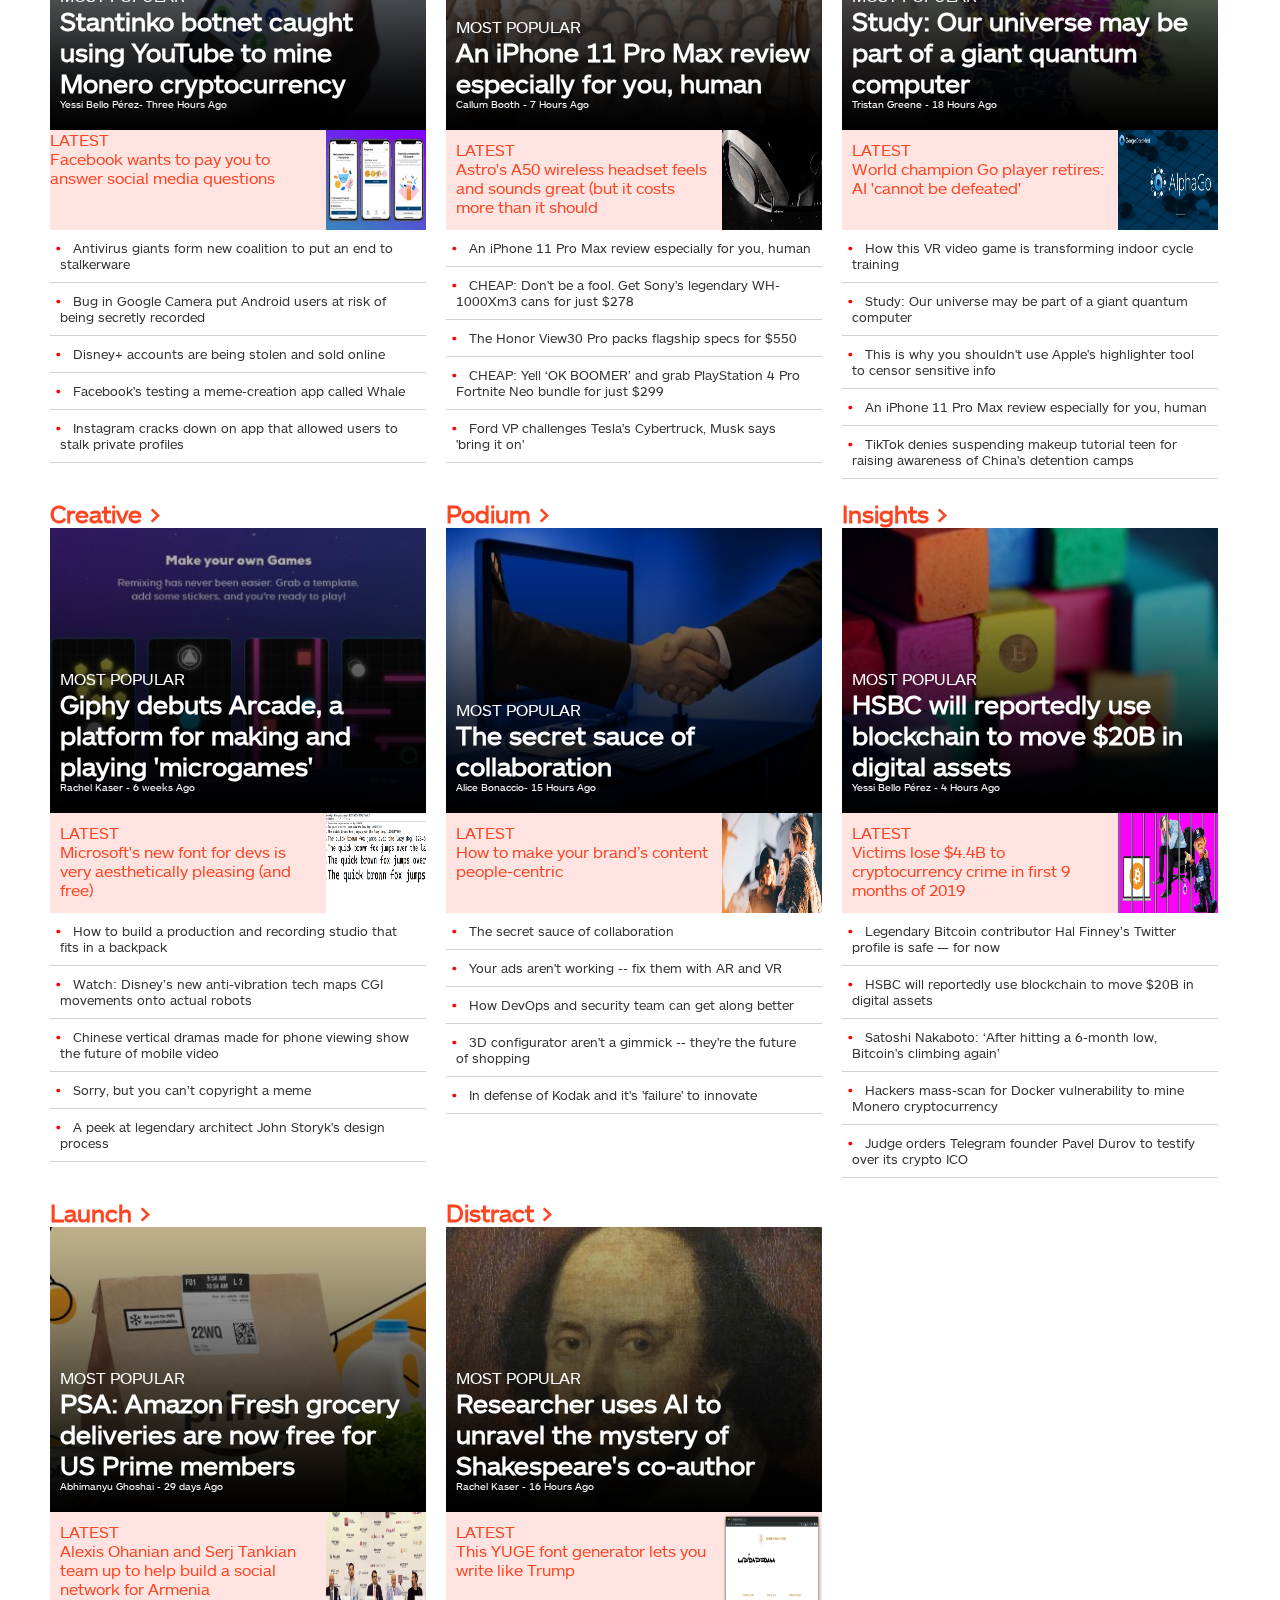
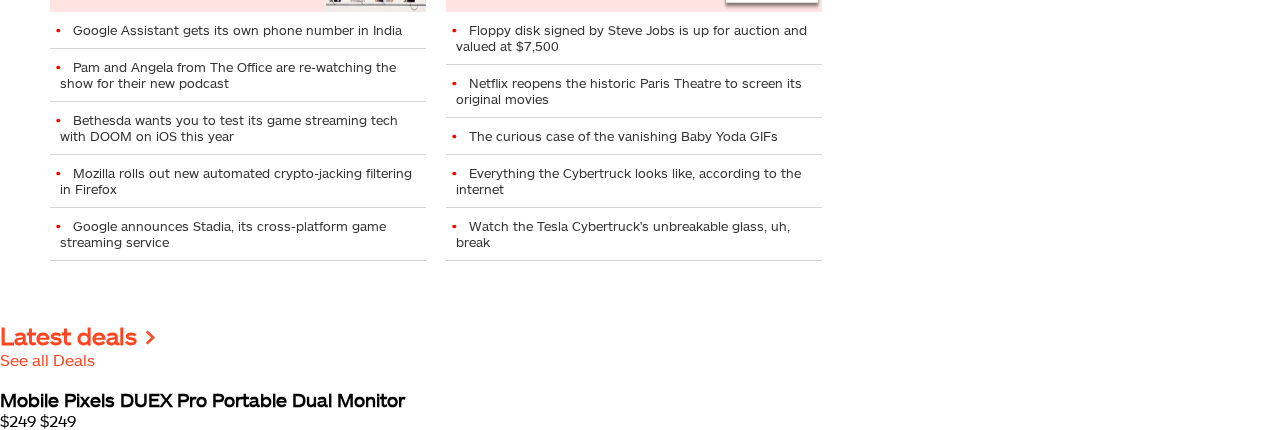
==== commit 9b7e3779: "added latestdeals" ====
--- a/index.html
+++ b/index.html
@@ -706,14 +706,25 @@
 
 
         <section class="latestdeals">
-            <div></div>
-            <div></div>
-            <div></div>
-            <div></div>
-            <div></div>
-            <div></div>
-            <div></div>
-            <div></div>
+            <h2 class="kindaorange"> Latest deals ></h2>
+            <span class="kindaorange">See all Deals</span>
+            <div class="flex-container fwrap">
+                <div>
+                    <img src="">
+                    <p>
+                        <h3> Mobile Pixels DUEX Pro Portable Dual Monitor </h3>
+                        <span class="old-price">$249</span>
+                        <span class="price">$249</span>
+                    </p>
+                </div>
+                <div></div>
+                <div></div>
+                <div></div>
+                <div></div>
+                <div></div>
+                <div></div>
+                <div></div>
+            </div>
         </section>
     </main>
 
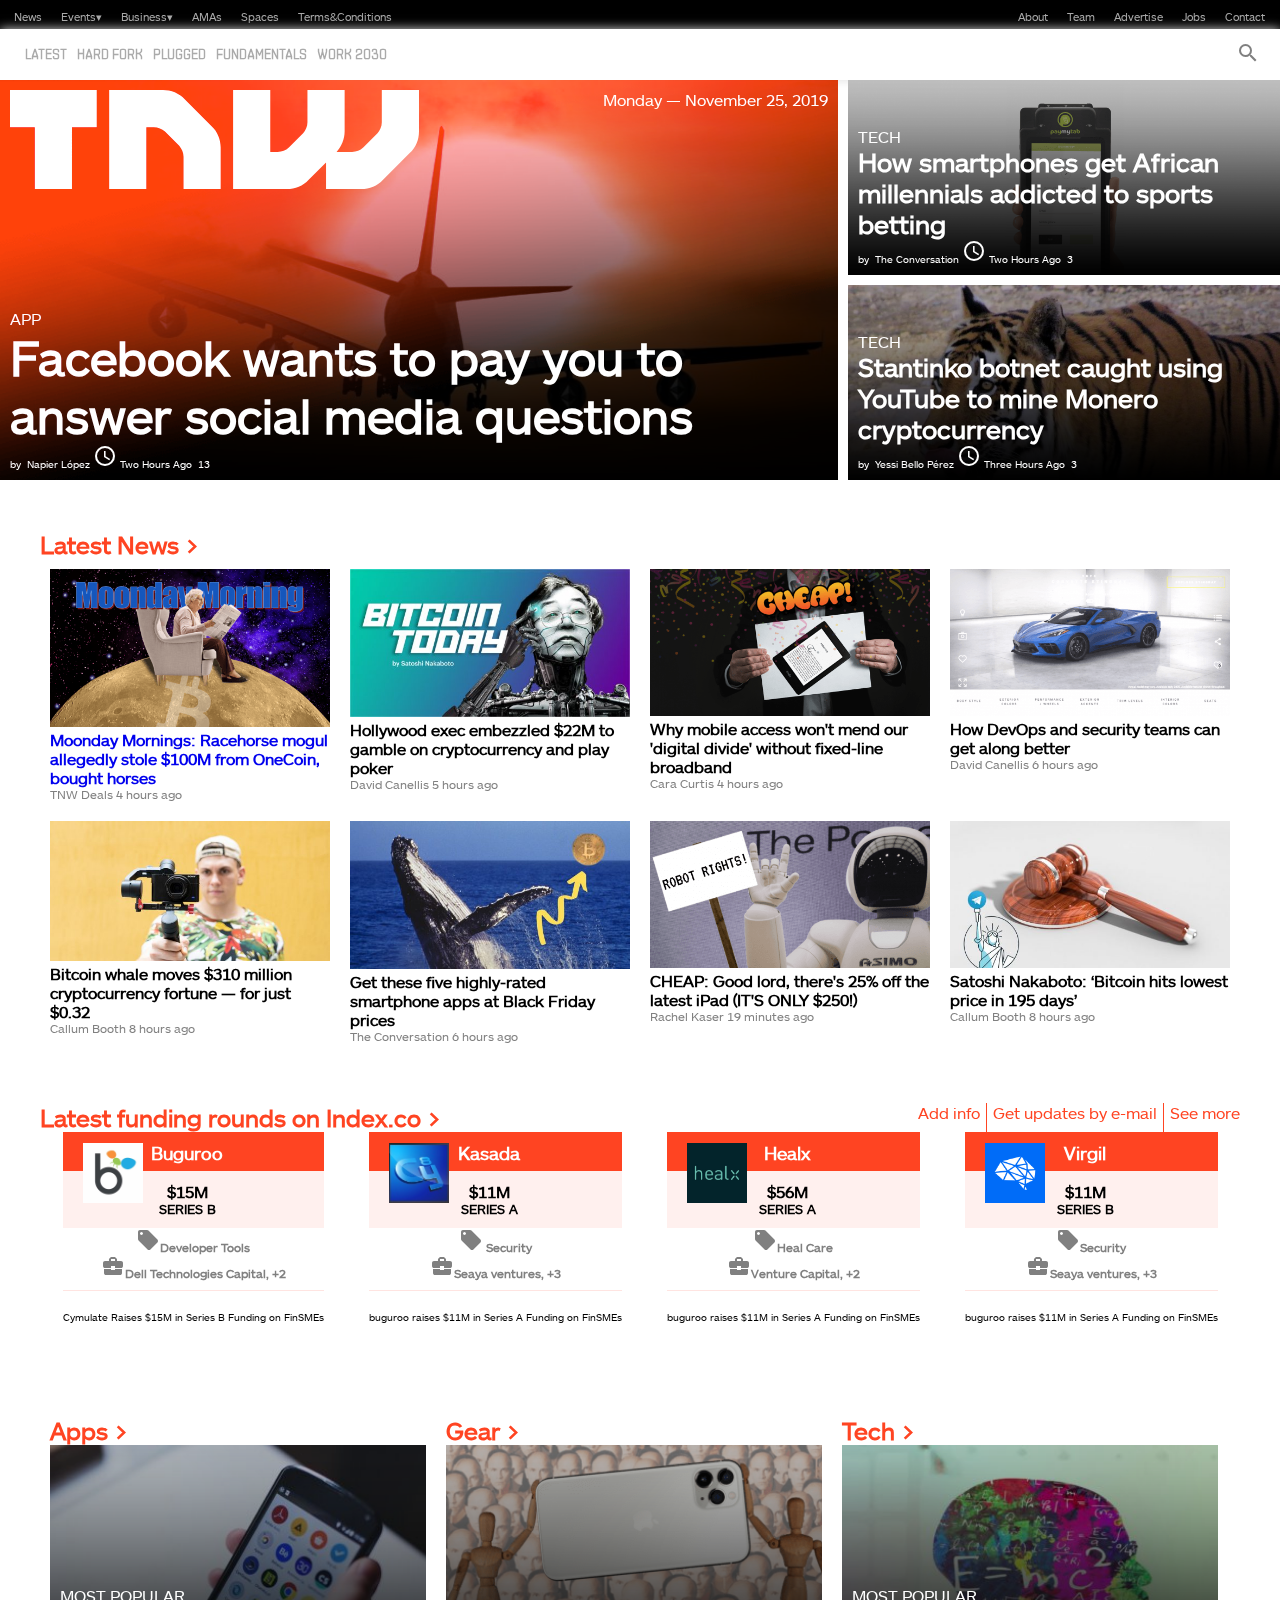
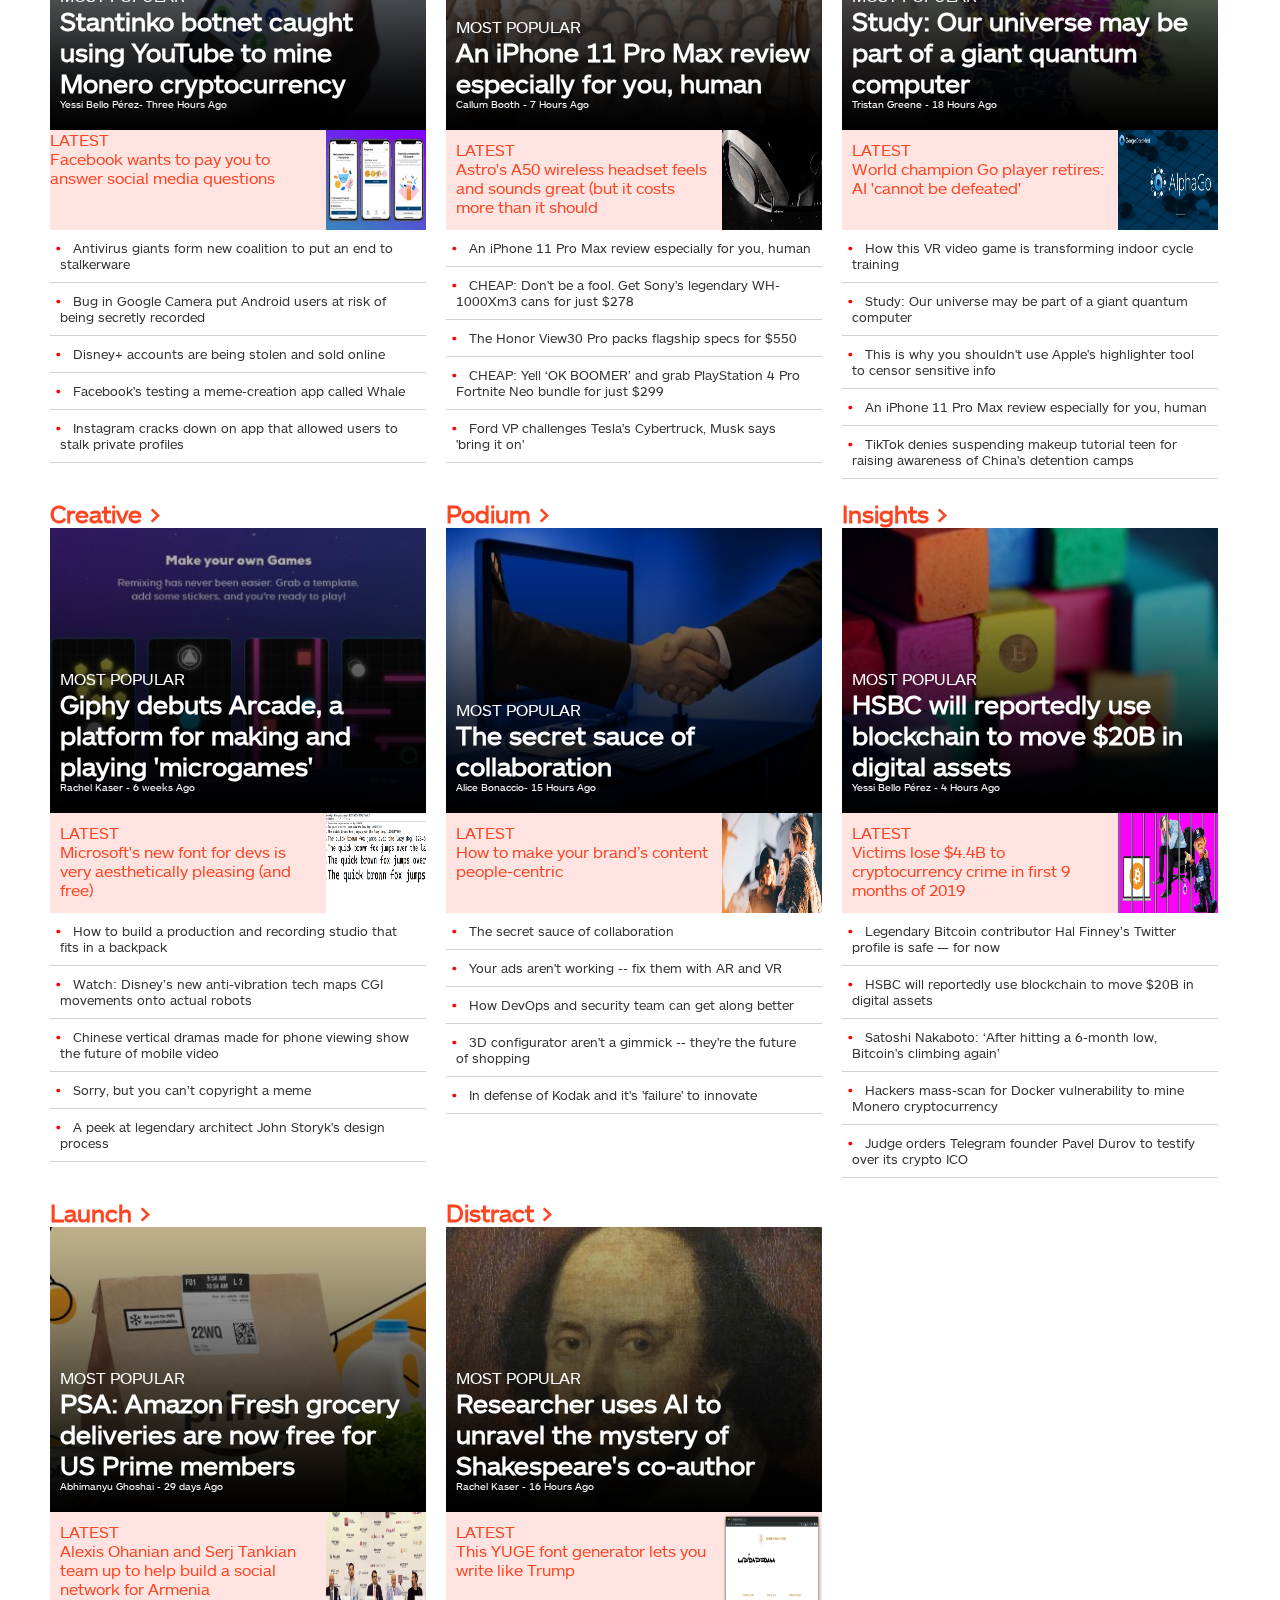
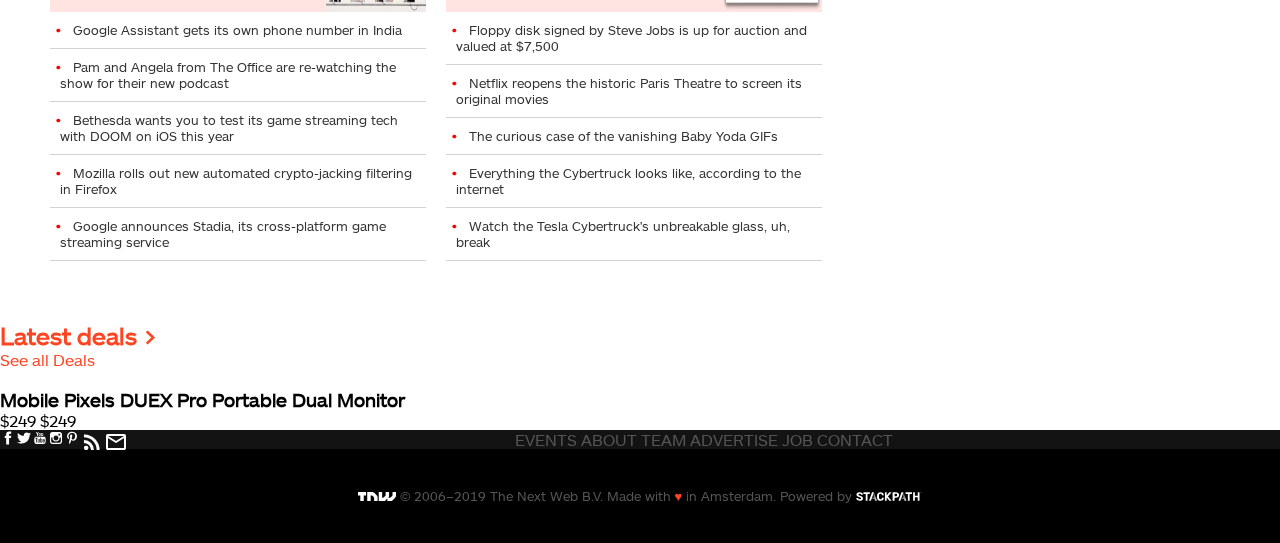
==== commit e95b57c9: "Working that Footer" ====
--- a/index.html
+++ b/index.html
@@ -345,11 +345,9 @@
                         </div>
 
                         <img class="funimage" src="resources/weird-brain.png" alt="A Brain drawn in a weird way">
-
                     </a>
                 </div>
             </div>
-
         </section>
 
         <div class="displayflex fwrap article-container">
@@ -729,8 +727,87 @@
     </main>
 
     <footer>
-        <div></div>
-        <div></div>
+        <div class="footer-part1">
+            <ul>
+                <li>
+                    <a href="#">
+                        <svg class="svg-icon" viewBox="0 0 20 20">
+                            <path fill="none"
+                                d="M11.344,5.71c0-0.73,0.074-1.122,1.199-1.122h1.502V1.871h-2.404c-2.886,0-3.903,1.36-3.903,3.646v1.765h-1.8V10h1.8v8.128h3.601V10h2.403l0.32-2.718h-2.724L11.344,5.71z">
+                            </path>
+                        </svg>
+                    </a>
+                </li>
+
+                <li>
+                    <a href="#">
+                        <svg class="svg-icon" viewBox="0 0 20 20">
+                            <path fill="none"
+                                d="M18.258,3.266c-0.693,0.405-1.46,0.698-2.277,0.857c-0.653-0.686-1.586-1.115-2.618-1.115c-1.98,0-3.586,1.581-3.586,3.53c0,0.276,0.031,0.545,0.092,0.805C6.888,7.195,4.245,5.79,2.476,3.654C2.167,4.176,1.99,4.781,1.99,5.429c0,1.224,0.633,2.305,1.596,2.938C2.999,8.349,2.445,8.19,1.961,7.925C1.96,7.94,1.96,7.954,1.96,7.97c0,1.71,1.237,3.138,2.877,3.462c-0.301,0.08-0.617,0.123-0.945,0.123c-0.23,0-0.456-0.021-0.674-0.062c0.456,1.402,1.781,2.422,3.35,2.451c-1.228,0.947-2.773,1.512-4.454,1.512c-0.291,0-0.575-0.016-0.855-0.049c1.588,1,3.473,1.586,5.498,1.586c6.598,0,10.205-5.379,10.205-10.045c0-0.153-0.003-0.305-0.01-0.456c0.7-0.499,1.308-1.12,1.789-1.827c-0.644,0.28-1.334,0.469-2.06,0.555C17.422,4.782,17.99,4.091,18.258,3.266">
+                            </path>
+                        </svg>
+                    </a>
+                </li>
+
+                <li>
+                    <a href="#">
+                        <svg class="svg-icon" viewBox="0 0 20 20">
+                            <path fill="none"
+                                d="M9.426,7.625h0.271c0.596,0,1.079-0.48,1.079-1.073V4.808c0-0.593-0.483-1.073-1.079-1.073H9.426c-0.597,0-1.079,0.48-1.079,1.073v1.745C8.347,7.145,8.83,7.625,9.426,7.625 M9.156,4.741c0-0.222,0.182-0.402,0.404-0.402c0.225,0,0.405,0.18,0.405,0.402V6.62c0,0.222-0.181,0.402-0.405,0.402c-0.223,0-0.404-0.181-0.404-0.402V4.741z M12.126,7.625c0.539,0,1.013-0.47,1.013-0.47v0.403h0.81V3.735h-0.81v2.952c0,0-0.271,0.335-0.54,0.335c-0.271,0-0.271-0.202-0.271-0.202V3.735h-0.81v3.354C11.519,7.089,11.586,7.625,12.126,7.625 M6.254,7.559H7.2v-2.08l1.079-2.952H7.401L6.727,4.473L6.052,2.527H5.107l1.146,2.952V7.559z M11.586,12.003c-0.175,0-0.312,0.104-0.405,0.204v2.706c0.086,0.091,0.213,0.18,0.405,0.18c0.405,0,0.405-0.451,0.405-0.451v-2.188C11.991,12.453,11.924,12.003,11.586,12.003 M14.961,8.463c0,0-2.477-0.129-4.961-0.129c-2.475,0-4.96,0.129-4.96,0.129c-1.119,0-2.025,0.864-2.025,1.93c0,0-0.203,1.252-0.203,2.511c0,1.252,0.203,2.51,0.203,2.51c0,1.066,0.906,1.931,2.025,1.931c0,0,2.438,0.129,4.96,0.129c2.437,0,4.961-0.129,4.961-0.129c1.117,0,2.024-0.864,2.024-1.931c0,0,0.202-1.268,0.202-2.51c0-1.268-0.202-2.511-0.202-2.511C16.985,9.328,16.078,8.463,14.961,8.463 M7.065,10.651H6.052v5.085H5.107v-5.085H4.095V9.814h2.97V10.651z M9.628,15.736h-0.81v-0.386c0,0-0.472,0.45-1.012,0.45c-0.54,0-0.606-0.515-0.606-0.515v-3.991h0.809v3.733c0,0,0,0.193,0.271,0.193c0.27,0,0.54-0.322,0.54-0.322v-3.604h0.81V15.736z M12.801,14.771c0,0,0,1.03-0.742,1.03c-0.455,0-0.73-0.241-0.878-0.429v0.364h-0.876V9.814h0.876v1.92c0.135-0.142,0.464-0.439,0.878-0.439c0.54,0,0.742,0.45,0.742,1.03V14.771z M15.973,12.39v1.287h-1.688v0.965c0,0,0,0.451,0.405,0.451s0.405-0.451,0.405-0.451v-0.45h0.877v0.708c0,0-0.136,0.901-1.215,0.901c-1.08,0-1.282-0.901-1.282-0.901v-2.51c0,0,0-1.095,1.282-1.095S15.973,12.39,15.973,12.39 M14.69,12.003c-0.405,0-0.405,0.45-0.405,0.45v0.579h0.811v-0.579C15.096,12.453,15.096,12.003,14.69,12.003">
+                            </path>
+                        </svg>
+                    </a>
+                </li>
+
+                <li>
+                    <a href="#">
+                        <svg class="svg-icon" viewBox="0 0 20 20">
+                            <path fill="none"
+                                d="M14.52,2.469H5.482c-1.664,0-3.013,1.349-3.013,3.013v9.038c0,1.662,1.349,3.012,3.013,3.012h9.038c1.662,0,3.012-1.35,3.012-3.012V5.482C17.531,3.818,16.182,2.469,14.52,2.469 M13.012,4.729h2.26v2.259h-2.26V4.729z M10,6.988c1.664,0,3.012,1.349,3.012,3.012c0,1.664-1.348,3.013-3.012,3.013c-1.664,0-3.012-1.349-3.012-3.013C6.988,8.336,8.336,6.988,10,6.988 M16.025,14.52c0,0.831-0.676,1.506-1.506,1.506H5.482c-0.831,0-1.507-0.675-1.507-1.506V9.247h1.583C5.516,9.494,5.482,9.743,5.482,10c0,2.497,2.023,4.52,4.518,4.52c2.494,0,4.52-2.022,4.52-4.52c0-0.257-0.035-0.506-0.076-0.753h1.582V14.52z">
+                            </path>
+                        </svg>
+                    </a>
+                </li>
+
+                <li>
+                    <a href="#">
+                        <svg class="svg-icon" viewBox="0 0 20 20">
+                            <path fill="none"
+                                d="M9.797,2.214C9.466,2.256,9.134,2.297,8.802,2.338C8.178,2.493,7.498,2.64,6.993,2.935C5.646,3.723,4.712,4.643,4.087,6.139C3.985,6.381,3.982,6.615,3.909,6.884c-0.48,1.744,0.37,3.548,1.402,4.173c0.198,0.119,0.649,0.332,0.815,0.049c0.092-0.156,0.071-0.364,0.128-0.546c0.037-0.12,0.154-0.347,0.127-0.496c-0.046-0.255-0.319-0.416-0.434-0.62C5.715,9.027,5.703,8.658,5.59,8.101c0.009-0.075,0.017-0.149,0.026-0.224C5.65,7.254,5.755,6.805,5.948,6.362c0.564-1.301,1.47-2.025,2.931-2.458c0.327-0.097,1.25-0.252,1.734-0.149c0.289,0.05,0.577,0.099,0.866,0.149c1.048,0.33,1.811,0.938,2.218,1.888c0.256,0.591,0.33,1.725,0.154,2.483c-0.085,0.36-0.072,0.667-0.179,0.993c-0.397,1.206-0.979,2.323-2.295,2.633c-0.868,0.205-1.519-0.324-1.733-0.869c-0.06-0.151-0.161-0.418-0.101-0.671c0.229-0.978,0.56-1.854,0.815-2.831c0.243-0.931-0.218-1.665-0.943-1.837C8.513,5.478,7.816,6.312,7.579,6.858C7.39,7.292,7.276,8.093,7.426,8.672c0.047,0.183,0.269,0.674,0.23,0.844c-0.174,0.755-0.372,1.568-0.587,2.31c-0.223,0.771-0.344,1.562-0.56,2.311c-0.1,0.342-0.096,0.709-0.179,1.066v0.521c-0.075,0.33-0.019,0.916,0.051,1.242c0.045,0.209-0.027,0.467,0.076,0.621c0.002,0.111,0.017,0.135,0.052,0.199c0.319-0.01,0.758-0.848,0.917-1.094c0.304-0.467,0.584-0.967,0.816-1.514c0.208-0.494,0.241-1.039,0.408-1.566c0.12-0.379,0.292-0.824,0.331-1.24h0.025c0.066,0.229,0.306,0.395,0.485,0.52c0.56,0.4,1.525,0.77,2.573,0.523c1.188-0.281,2.133-0.838,2.755-1.664c0.457-0.609,0.804-1.313,1.07-2.112c0.131-0.392,0.158-0.826,0.256-1.241c0.241-1.043-0.082-2.298-0.384-2.981C14.847,3.35,12.902,2.17,9.797,2.214">
+                            </path>
+                        </svg>
+                    </a>
+                </li>
+
+                <li>
+                    <a href="#">
+                        <i class="material-icons fc-white">
+                            rss_feed
+                        </i>
+                    </a>
+                </li>
+
+                <li>
+                    <a href="#">
+                        <i class="material-icons fc-white">
+                            mail_outline
+                        </i>
+                    </a>
+                </li>
+            </ul>
+
+            <a class="nodeco fc-555" href="#">EVENTS</a>
+            <a class="nodeco fc-555" href="#">ABOUT</a>
+            <a class="nodeco fc-555" href="#">TEAM</a>
+            <a class="nodeco fc-555" href="#">ADVERTISE</a>
+            <a class="nodeco fc-555" href="#">JOB</a>
+            <a class="nodeco fc-555" href="#">CONTACT</a>
+        </div>
+        <div class="footer-part2">
+            <img class="footer-logo1" src="resources/tnw.svg" alt="TNW Logo">
+            <span>© 2006–2019 The Next Web B.V. Made with <b>♥</b> in Amsterdam. Powered by</span>
+            <img class="footer-logo2" src="resources/stackpath.svg" alt="stackpath">
+        </div>
     </footer>
 </body>
 
--- a/css/styles.css
+++ b/css/styles.css
@@ -522,3 +522,56 @@
 .pos-rel {
   position: relative;
 }
+
+.footer-part1 {
+  background: #131313;
+  color: #555;
+  text-align: center;
+}
+
+.footer-part2 {
+  background: black;
+  color: #555;
+  font-size: 13px;
+  padding: 39px 0;
+  text-align: center;
+}
+
+.footer-logo1 {
+  height: 9px;
+}
+
+.footer-logo2 {
+  clear: both;
+  display: inline-block;
+  height: 9px;
+}
+
+.footer-part2 span b {
+  color: #f42;
+}
+
+.fc-555 {
+  color: #555;
+}
+
+.svg-icon {
+  width: 1em;
+  height: 1em;
+}
+
+.svg-icon path,
+.svg-icon polygon,
+.svg-icon rect {
+  fill: white;
+}
+
+.svg-icon circle {
+  stroke: #4691f6;
+  stroke-width: 1;
+}
+
+.footer-part1 ul li {
+  float: left;
+  display: inline-block;
+}
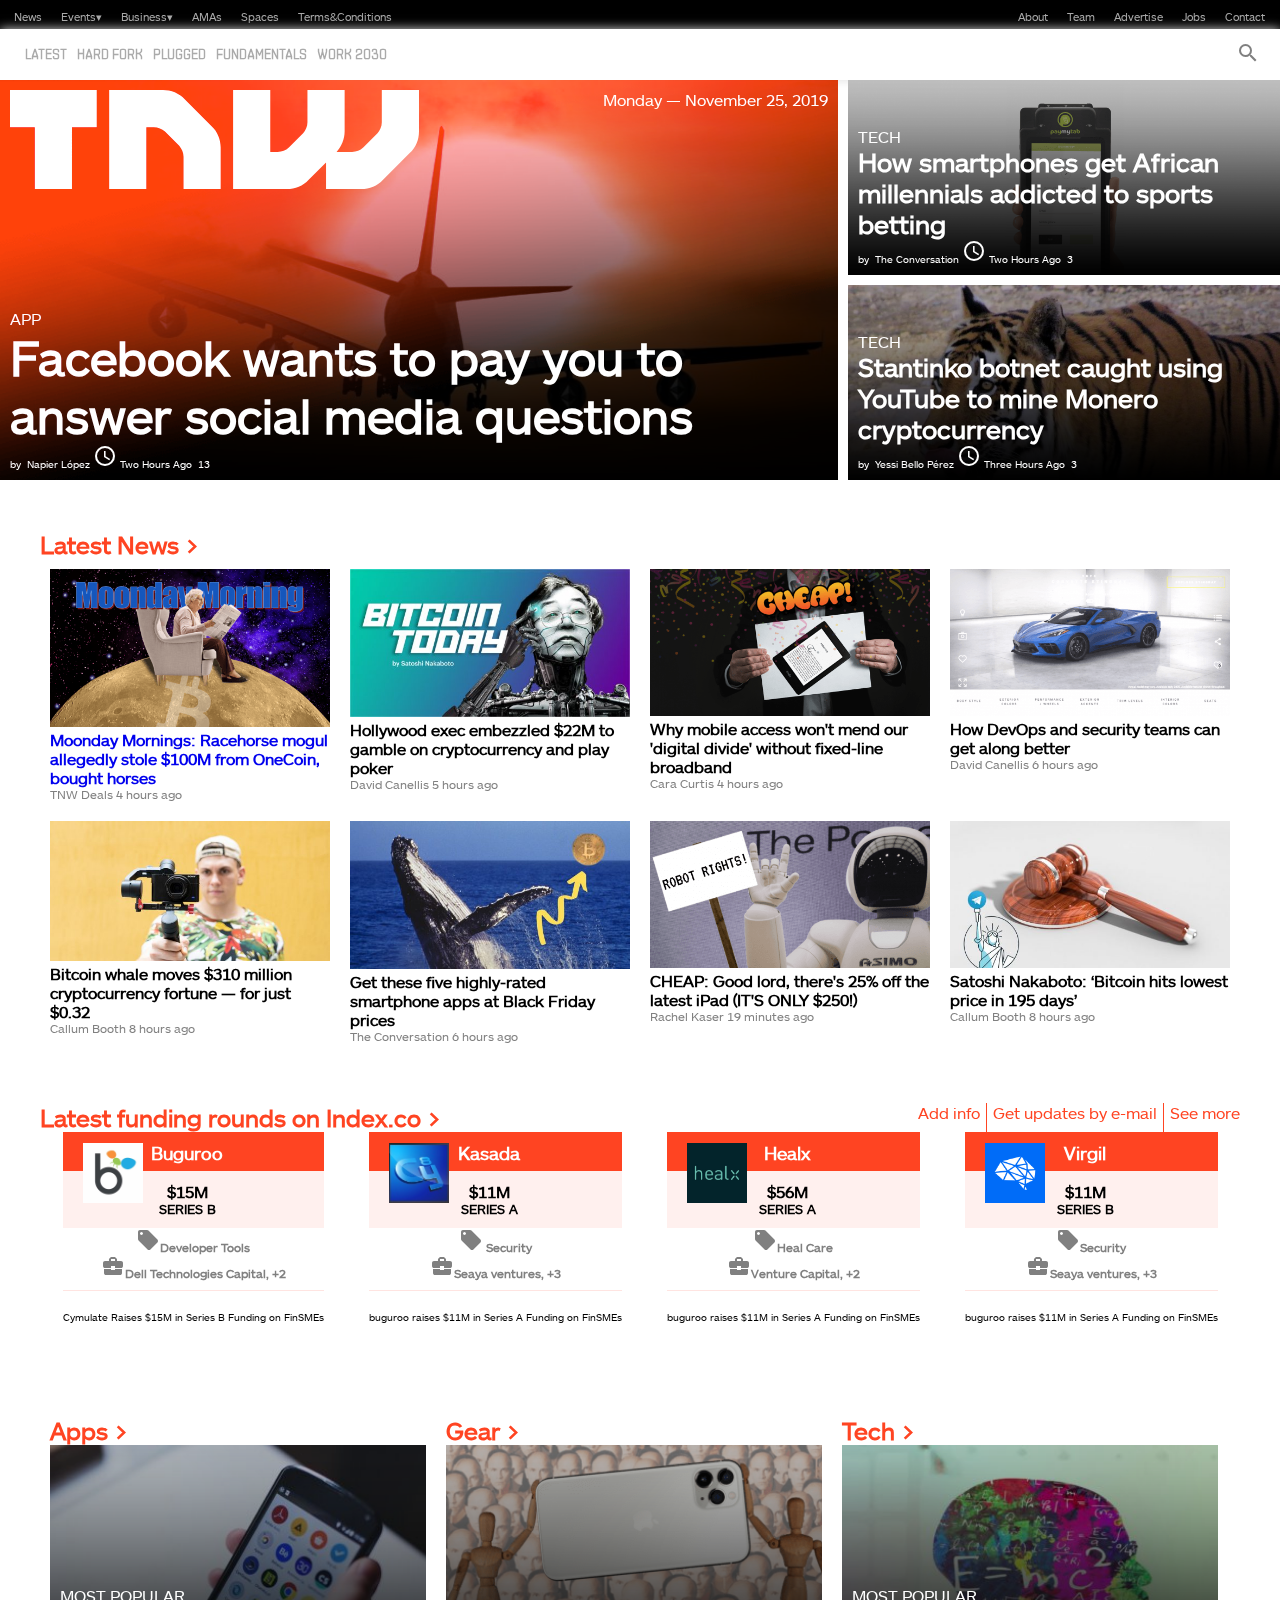
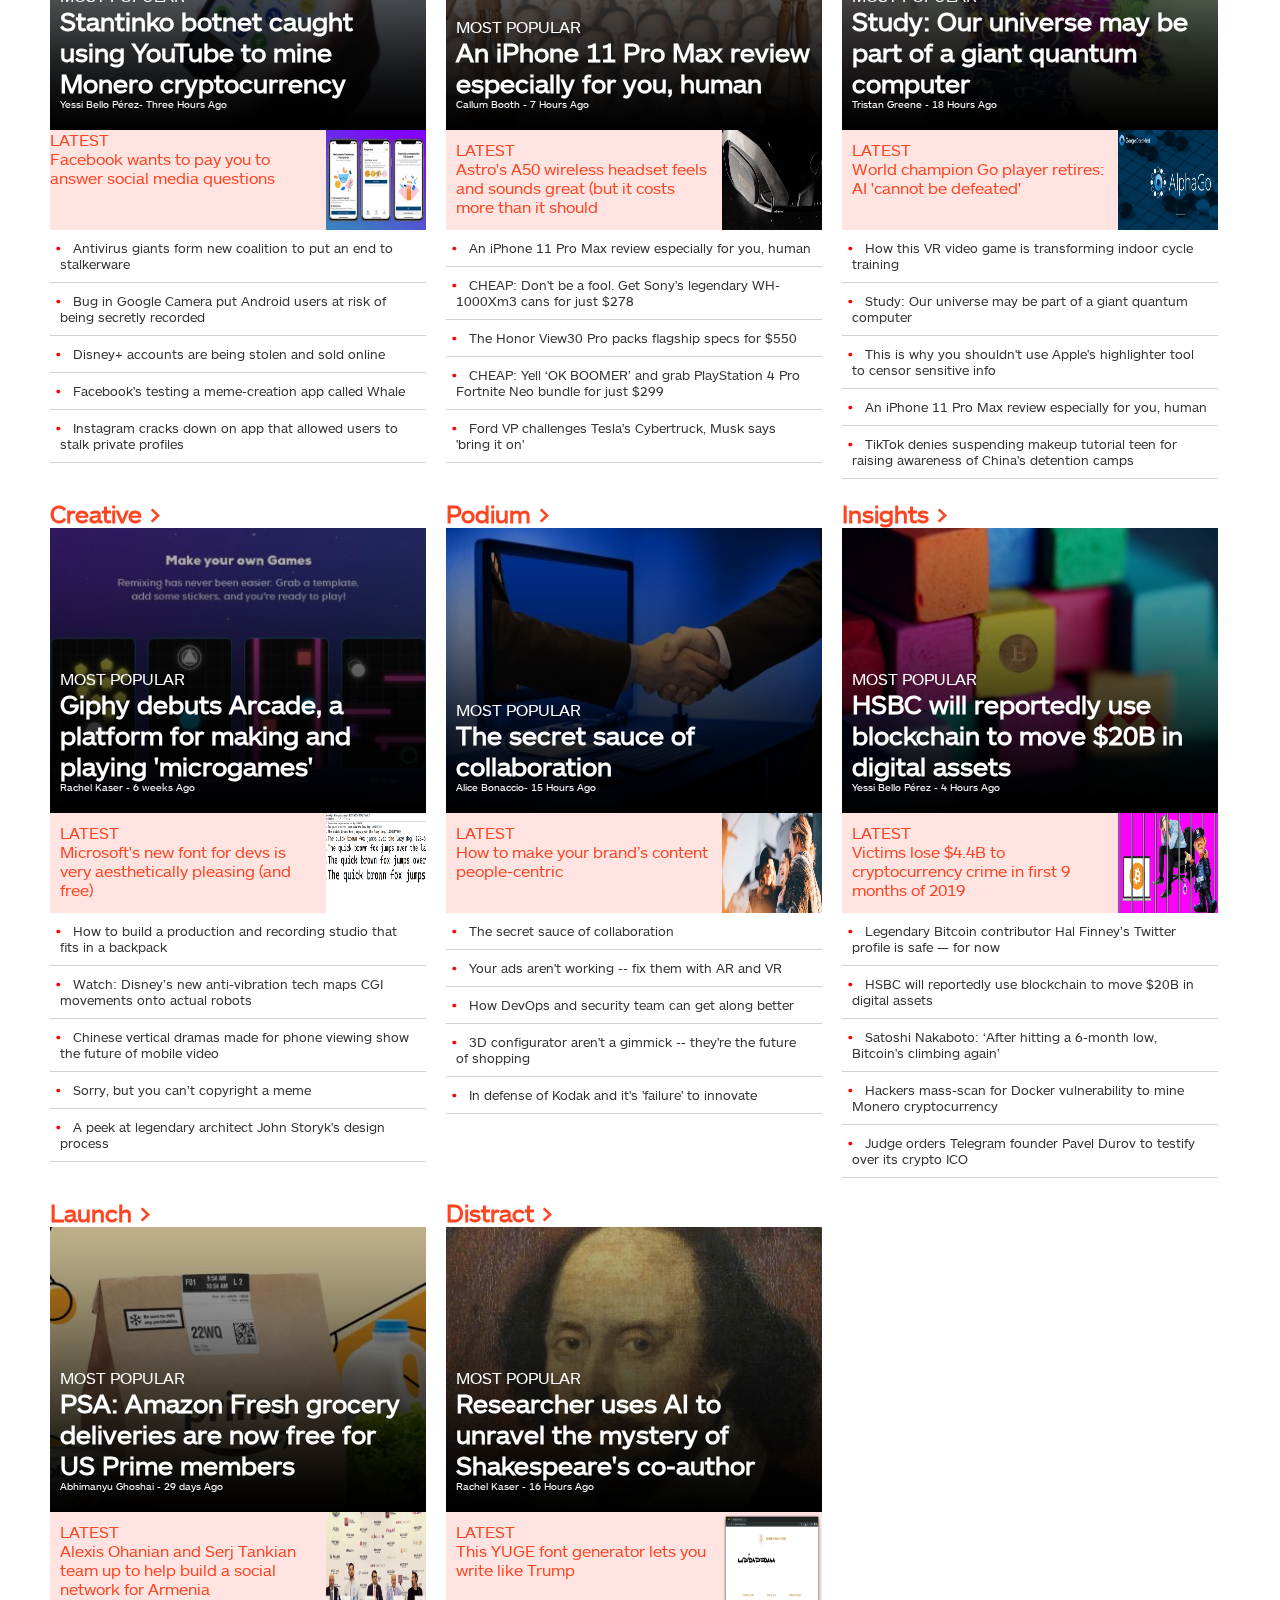
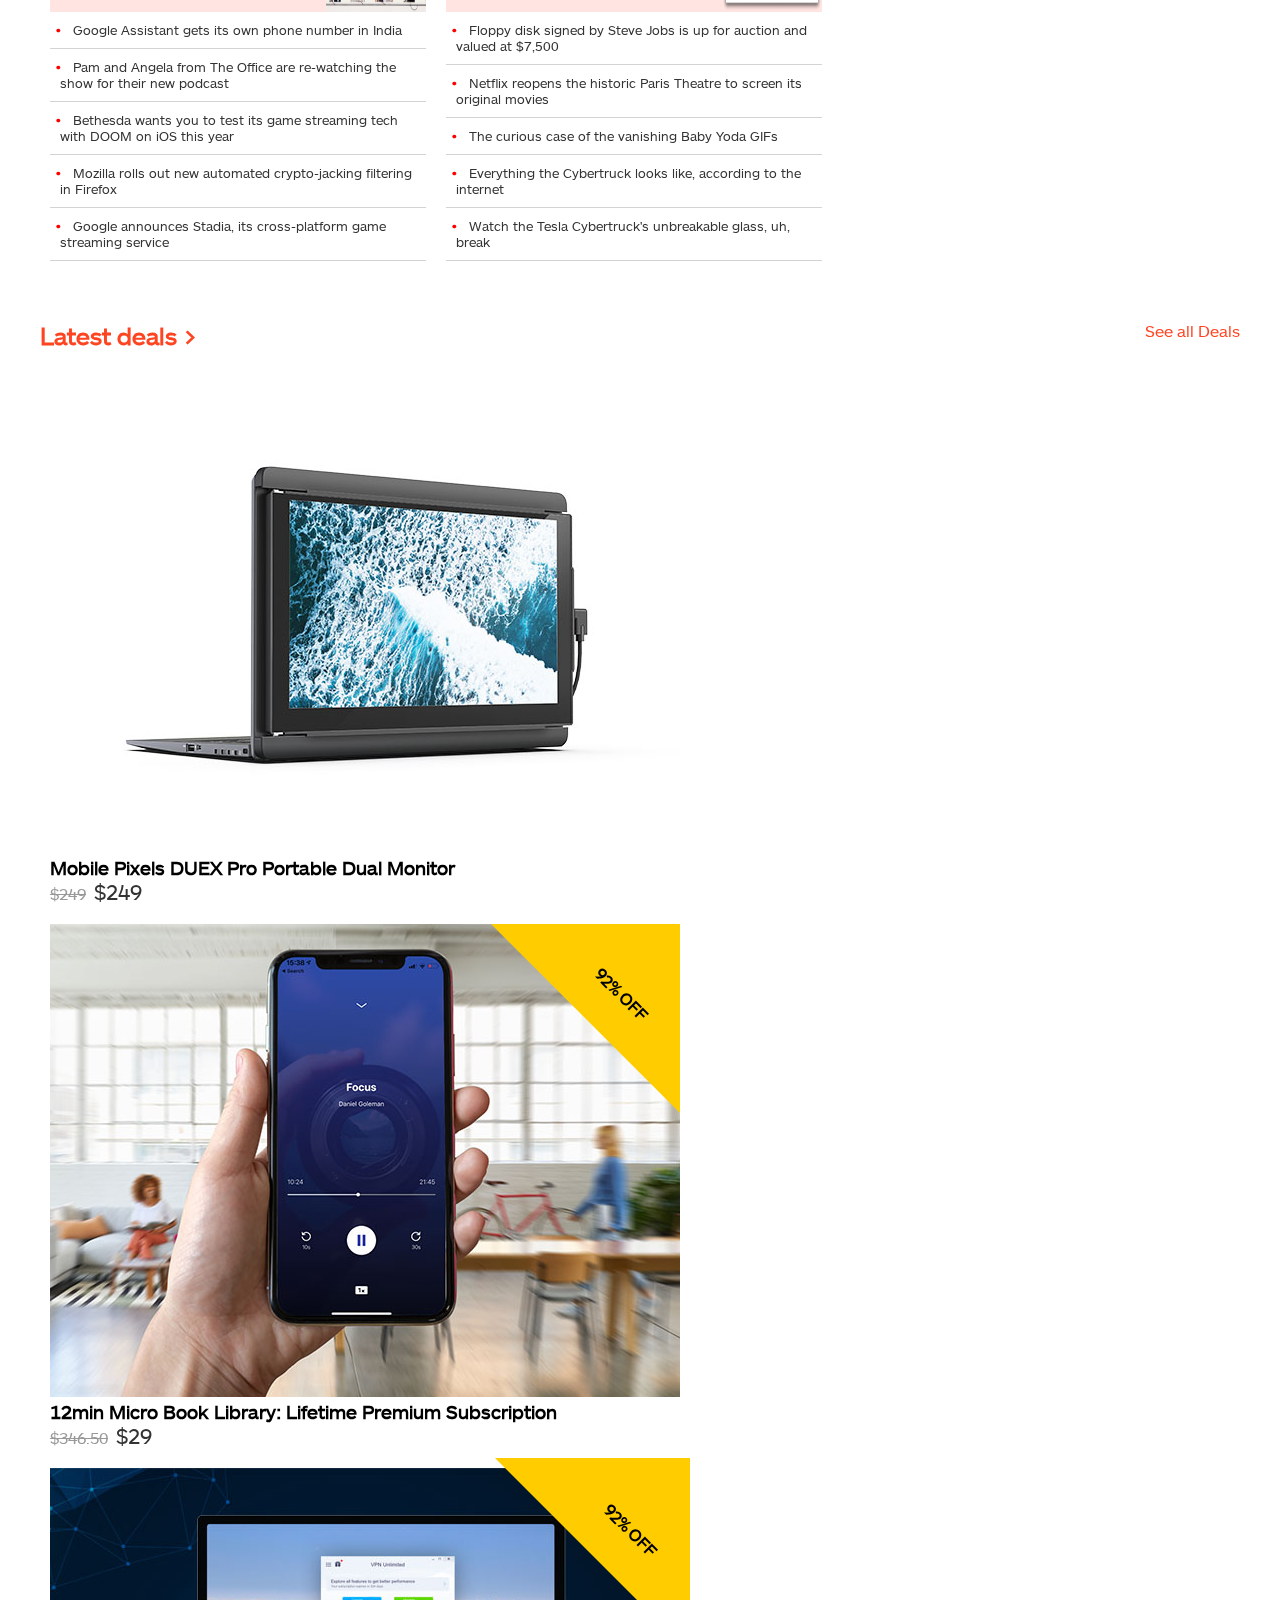
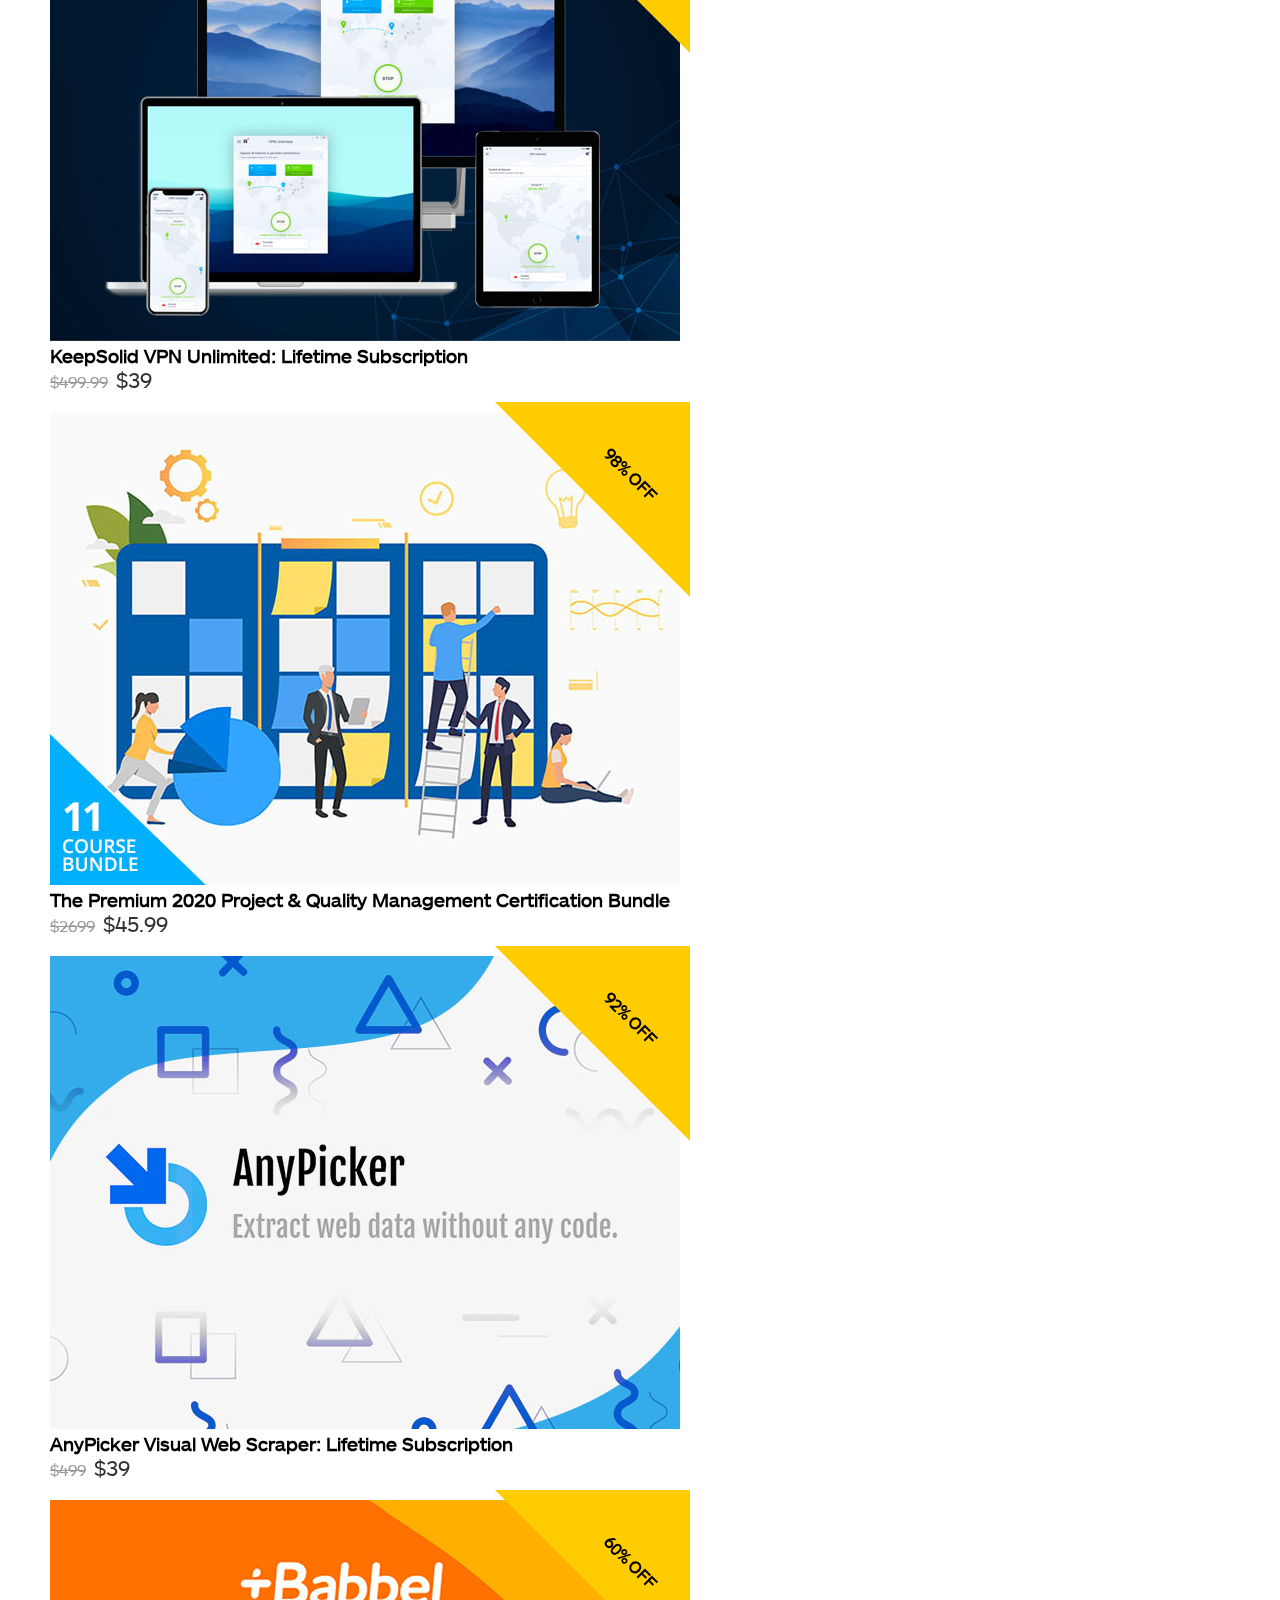
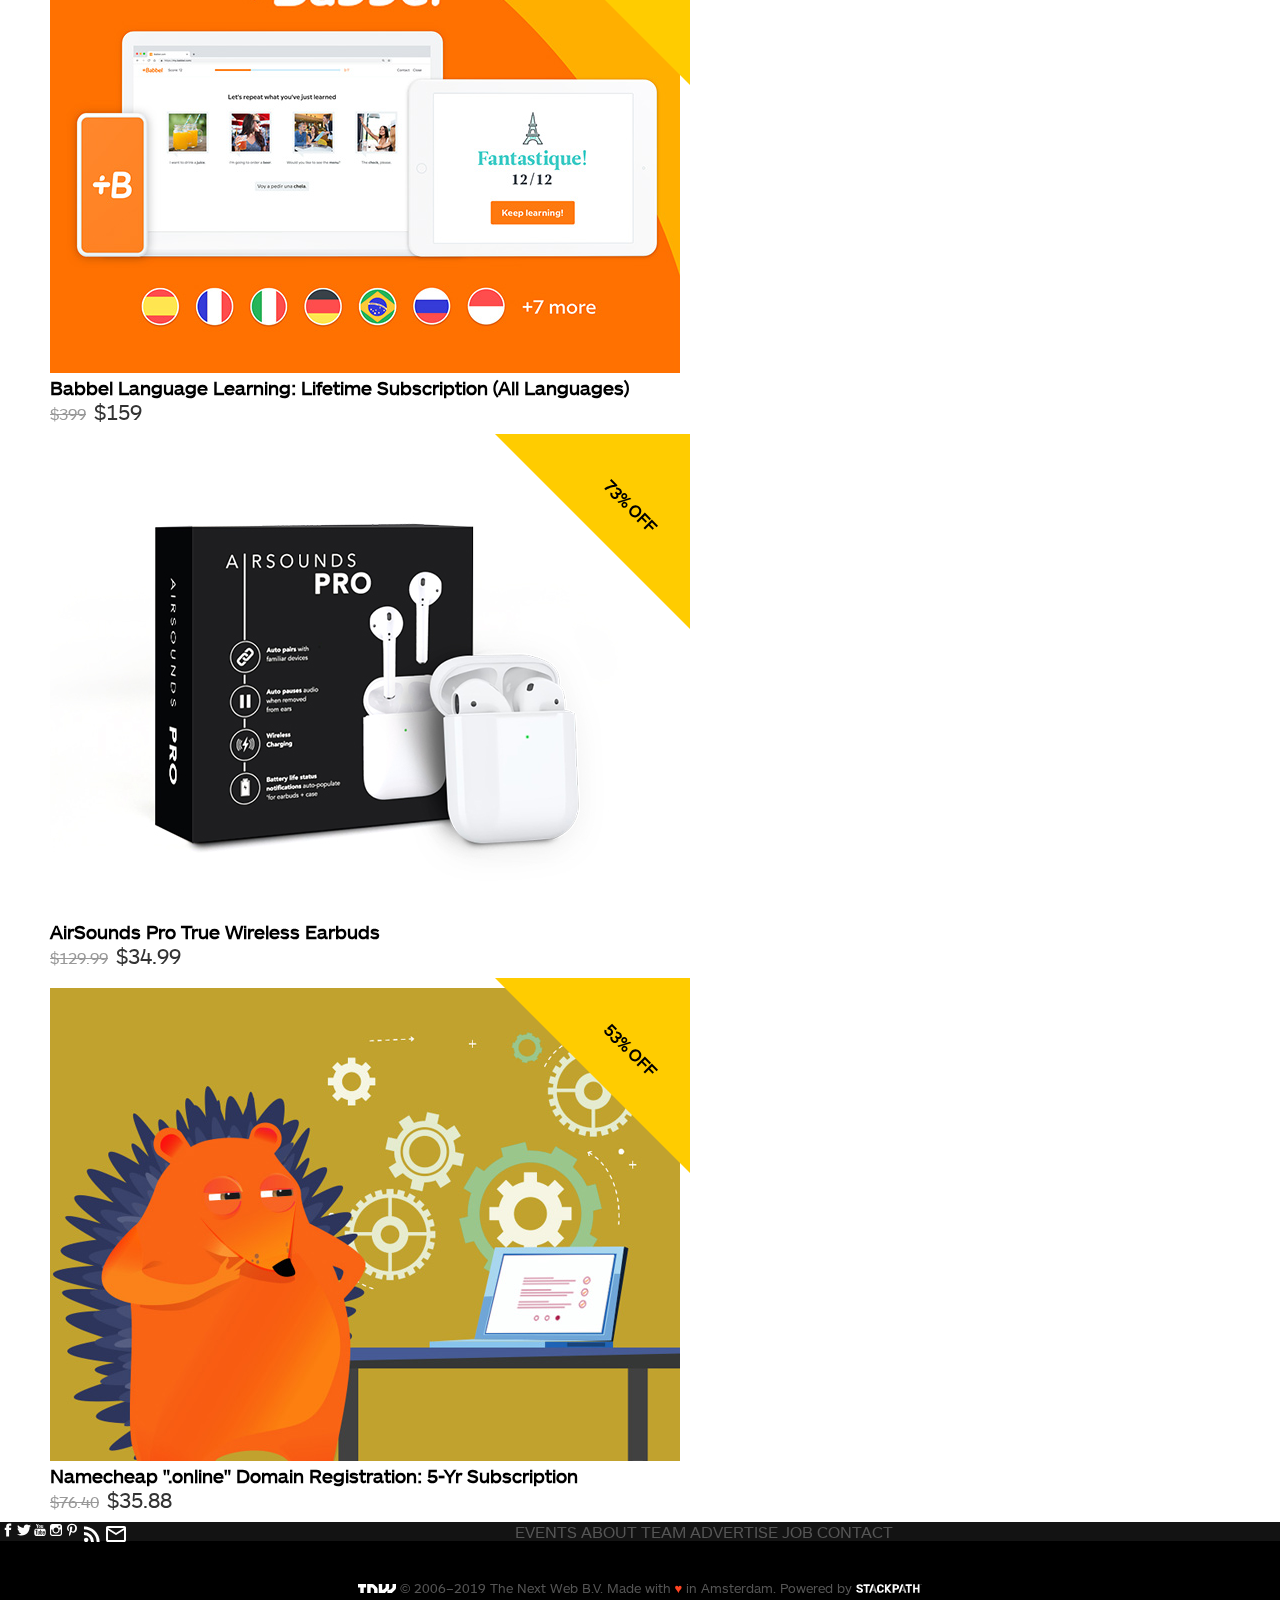
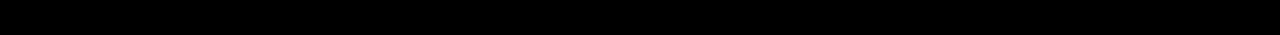
==== commit f7386a33: "working on the latest deals" ====
--- a/index.html
+++ b/index.html
@@ -703,25 +703,109 @@
 
 
 
-        <section class="latestdeals">
+        <section class="latest-deals">
             <h2 class="kindaorange"> Latest deals ></h2>
-            <span class="kindaorange">See all Deals</span>
-            <div class="flex-container fwrap">
-                <div>
-                    <img src="">
+            <span class="kindaorange floatright">See all Deals</span>
+            <div class="flex-container fwrap latestdeals-container">
+                <div class="latestdeal pad-10p">
+                    <img src="resources/sale_23673_primary_image.jpg" alt="product image">
                     <p>
                         <h3> Mobile Pixels DUEX Pro Portable Dual Monitor </h3>
-                        <span class="old-price">$249</span>
+                        <span class="old-price">$249</span>&nbsp;
                         <span class="price">$249</span>
                     </p>
                 </div>
-                <div></div>
-                <div></div>
-                <div></div>
-                <div></div>
-                <div></div>
-                <div></div>
-                <div></div>
+                <div class="latestdeal pad-10p">
+                    <div class="deals-container">
+                        <img src="resources/phoneproduct.jpg" alt="product image">
+                        <div class="discount">
+                            <div>92% OFF</div>
+                        </div>
+                    </div>
+                    <p>
+                        <h3> 12min Micro Book Library: Lifetime Premium Subscription</h3>
+                        <span class="old-price">$346.50</span>&nbsp;
+                        <span class="price">$29</span>
+                    </p>
+                </div>
+                <div class="latestdeal pad-10p">
+                    <div class="">
+                        <img src="resources/salevpn.jpg" alt="product image">
+                        <div class="discount">
+                            <div>92% OFF</div>
+                        </div>
+                    </div>
+                    <p>
+                        <h3> KeepSolid VPN Unlimited: Lifetime Subscription</h3>
+                        <span class="old-price">$499.99</span>&nbsp;
+                        <span class="price">$39</span>
+                    </p>
+                </div>
+                <div class="latestdeal pad-10p">
+                    <div class="">
+                        <img src="resources/saleproject2020.jpg" alt="product image">
+                        <div class="discount">
+                            <div>98% OFF</div>
+                        </div>
+                    </div>
+                    <p>
+                        <h3> The Premium 2020 Project & Quality Management Certification Bundle</h3>
+                        <span class="old-price">$2699</span>&nbsp;
+                        <span class="price">$45.99</span>
+                    </p>
+                </div>
+                <div class="latestdeal pad-10p">
+                    <div class="">
+                        <img src="resources/saleanypicker.jpg" alt="product image">
+                        <div class="discount">
+                            <div>92% OFF</div>
+                        </div>
+                    </div>
+                    <p>
+                        <h3> AnyPicker Visual Web Scraper: Lifetime Subscription</h3>
+                        <span class="old-price">$499</span>&nbsp;
+                        <span class="price">$39</span>
+                    </p>
+                </div>
+                <div class="latestdeal pad-10p">
+                    <div class="">
+                        <img src="resources/productbabel.jpg" alt="product image">
+                        <div class="discount">
+                            <div>60% OFF</div>
+                        </div>
+                    </div>
+                    <p>
+                        <h3> Babbel Language Learning: Lifetime Subscription (All Languages)</h3>
+                        <span class="old-price">$399</span>&nbsp;
+                        <span class="price">$159</span>
+                    </p>
+                </div>
+                <div class="latestdeal pad-10p">
+                    <div class="">
+                        <img src="resources/productairsounds.jpg" alt="product image">
+                        <div class="discount">
+                            <div>73% OFF</div>
+                        </div>
+                    </div>
+                    <p>
+                        <h3> AirSounds Pro True Wireless Earbuds</h3>
+                        <span class="old-price">$129.99</span>&nbsp;
+                        <span class="price">$34.99</span>
+                    </p>
+                </div>
+                <div class="latestdeal pad-10p">
+                    <div class="">
+                        <img src="resources/productnamecheat.jpg" alt="product image">
+                        <div class="discount">
+                            <div>53% OFF</div>
+                        </div>
+                    </div>
+                    <p>
+                        <h3> Namecheap ".online" Domain Registration: 5-Yr Subscription</h3>
+                        <span class="old-price">$76.40</span>&nbsp;
+                        <span class="price">$35.88</span>
+                    </p>
+                </div>
             </div>
         </section>
     </main>
--- a/css/styles.css
+++ b/css/styles.css
@@ -124,6 +124,8 @@
   .section-articles {
     width: 100%;
   }
+  
+
 }
 
  @media (min-width: 760px){
@@ -173,6 +175,7 @@
   .funrounds2 {
     padding: 10.6667px 16px 10.6667px 4px;
   }
+
 
 } 
 
@@ -575,3 +578,60 @@
   float: left;
   display: inline-block;
 }
+
+.latestdeals-container {
+  max-width: 1200px;
+  margin: 0 auto;
+}
+
+.latestdeal {
+  position: relative;
+}
+
+.old-price {
+  text-decoration: line-through;
+  color: #999;
+}
+
+.price {
+  color: #333;
+  font-size: 1.3rem;
+}
+
+.discount {
+  background-image: url("../resources/deals-ribbon.svg");
+  background-repeat: no-repeat;
+  background-size: contain;
+  font-weight: 600;
+  height: 100%;
+  position: absolute;
+  right: 0;
+  top: 0;
+  width: 30%;
+}
+
+.discount div {
+  padding-top: 20px;
+  text-align: end;
+  transform: rotate(45deg);
+}
+
+.latest-deals {
+  margin: 0 auto;
+  max-width: 1200px;
+}
+
+.latest-deals h2 {
+  display: inline-block;
+  margin-bottom: 20px;
+}
+
+
+.deals-container {
+  position: relative;
+  width: 100%;
+}
+
+.deals-container img {
+  width: 100%;
+}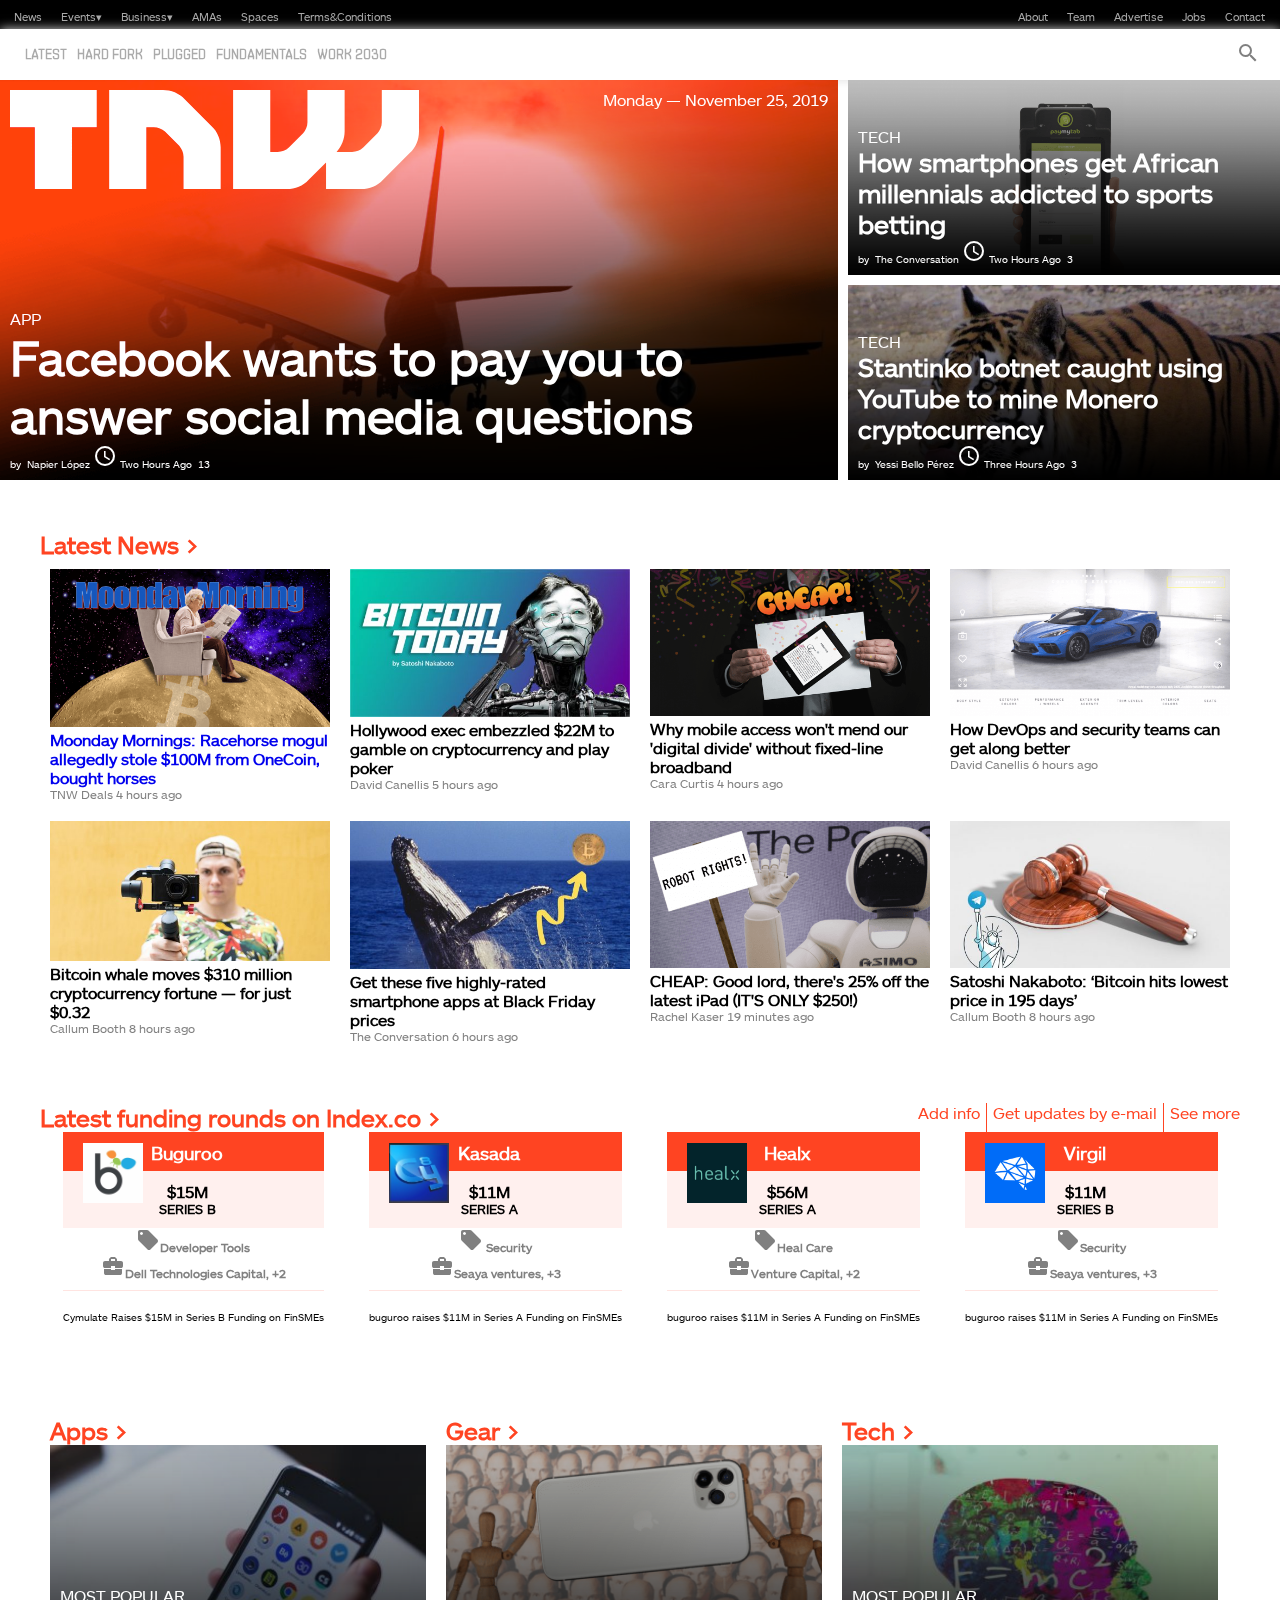
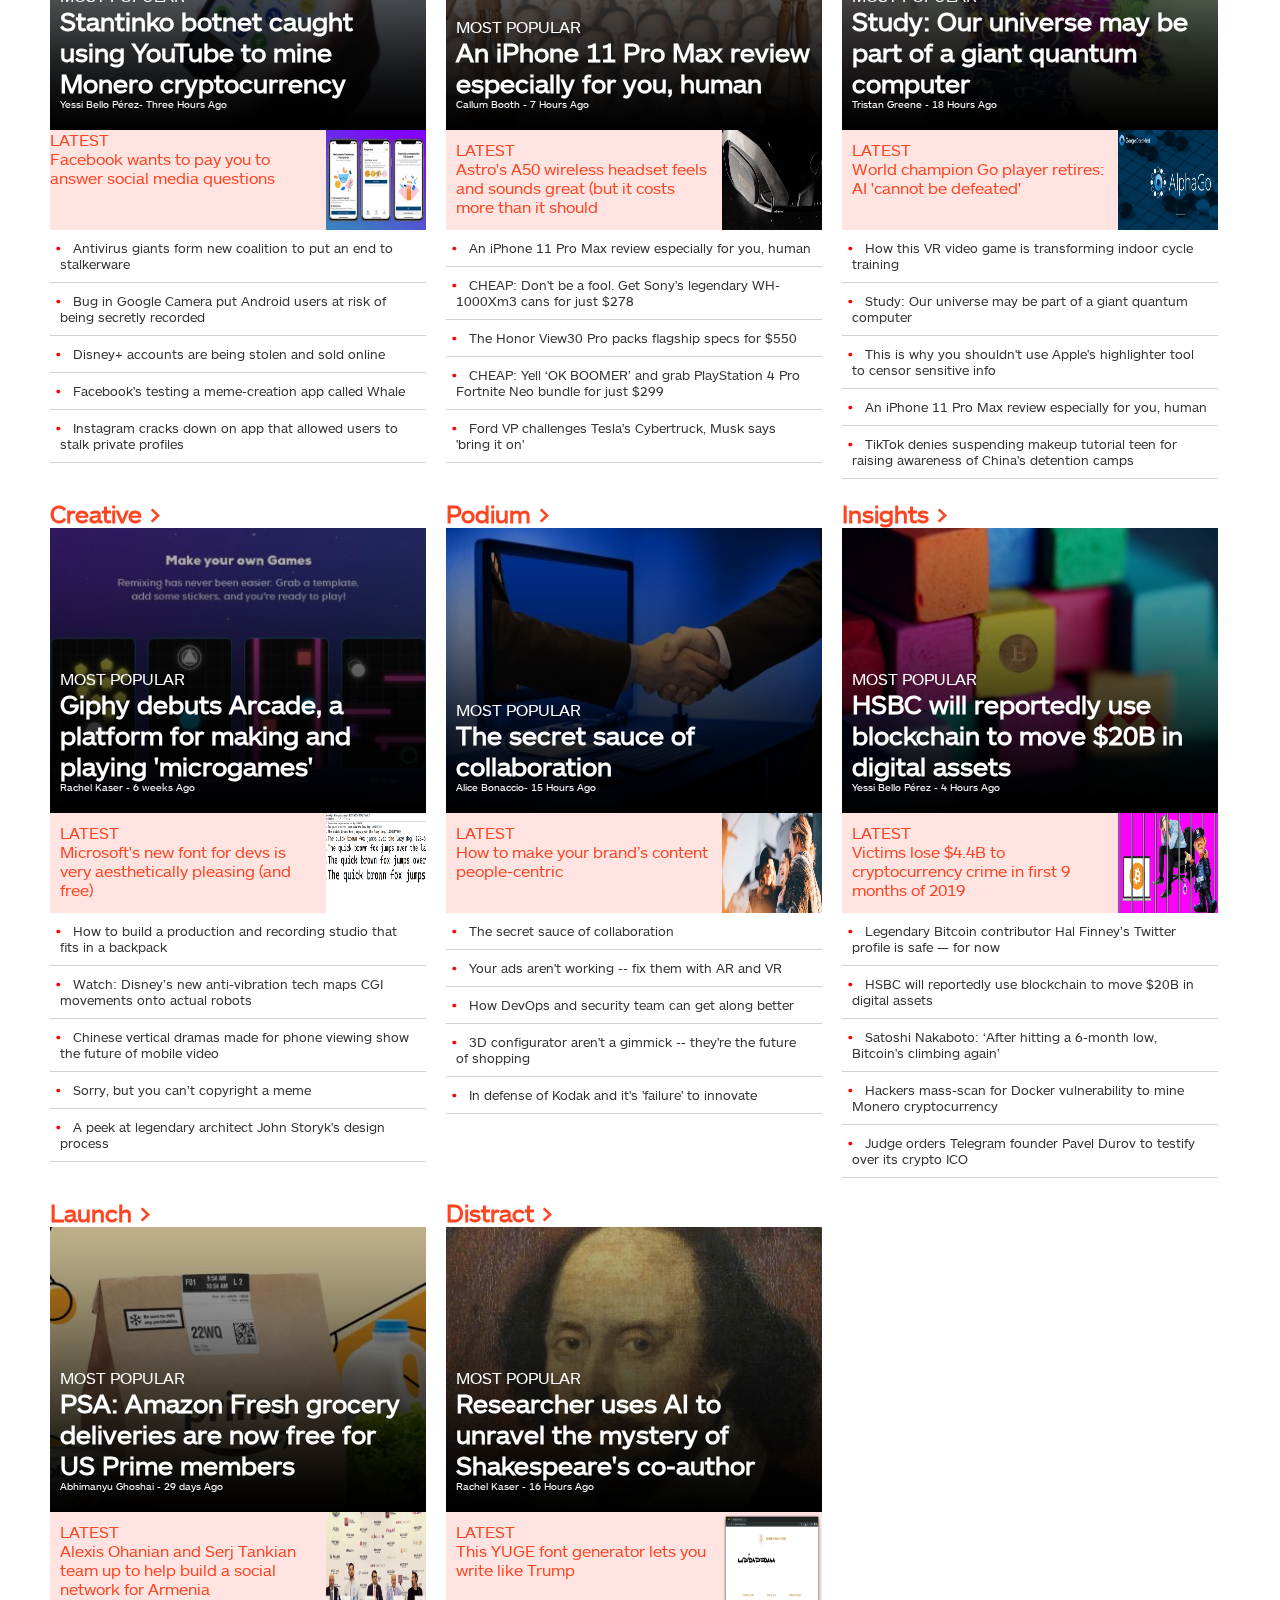
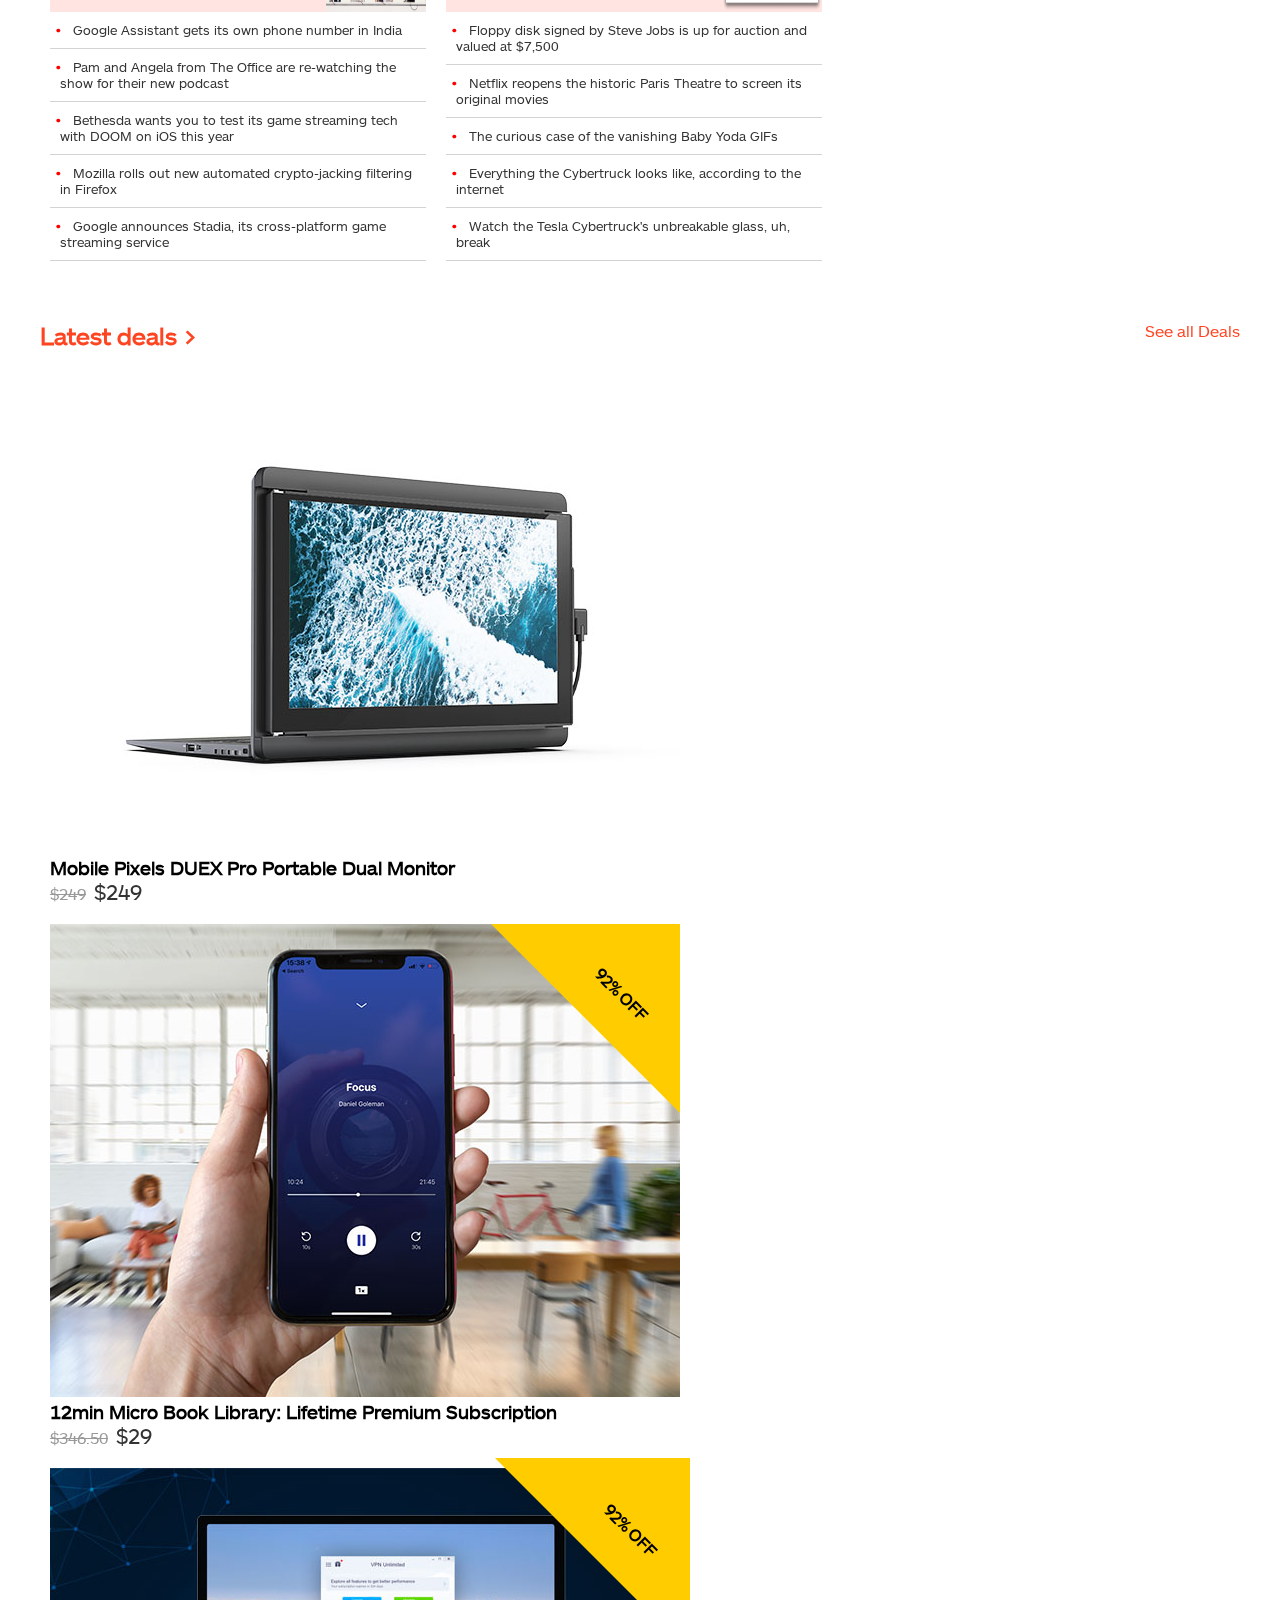
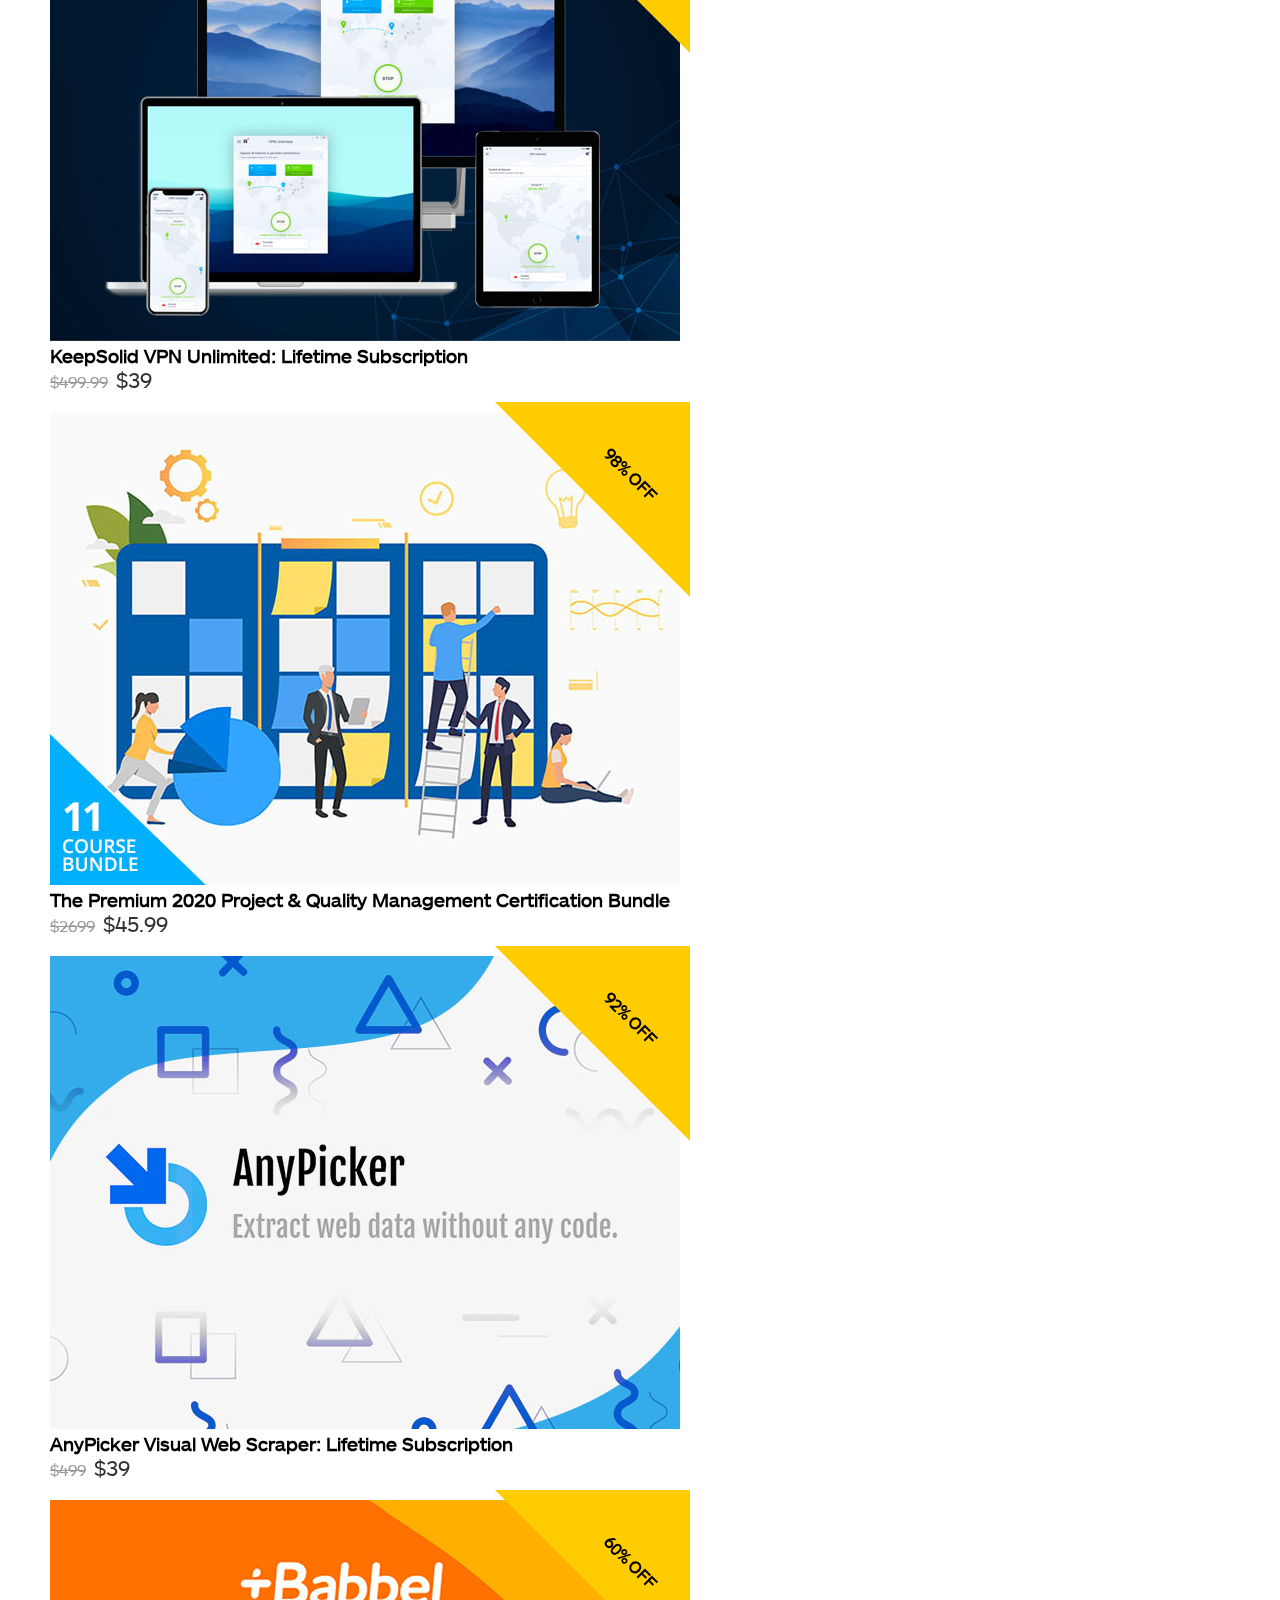
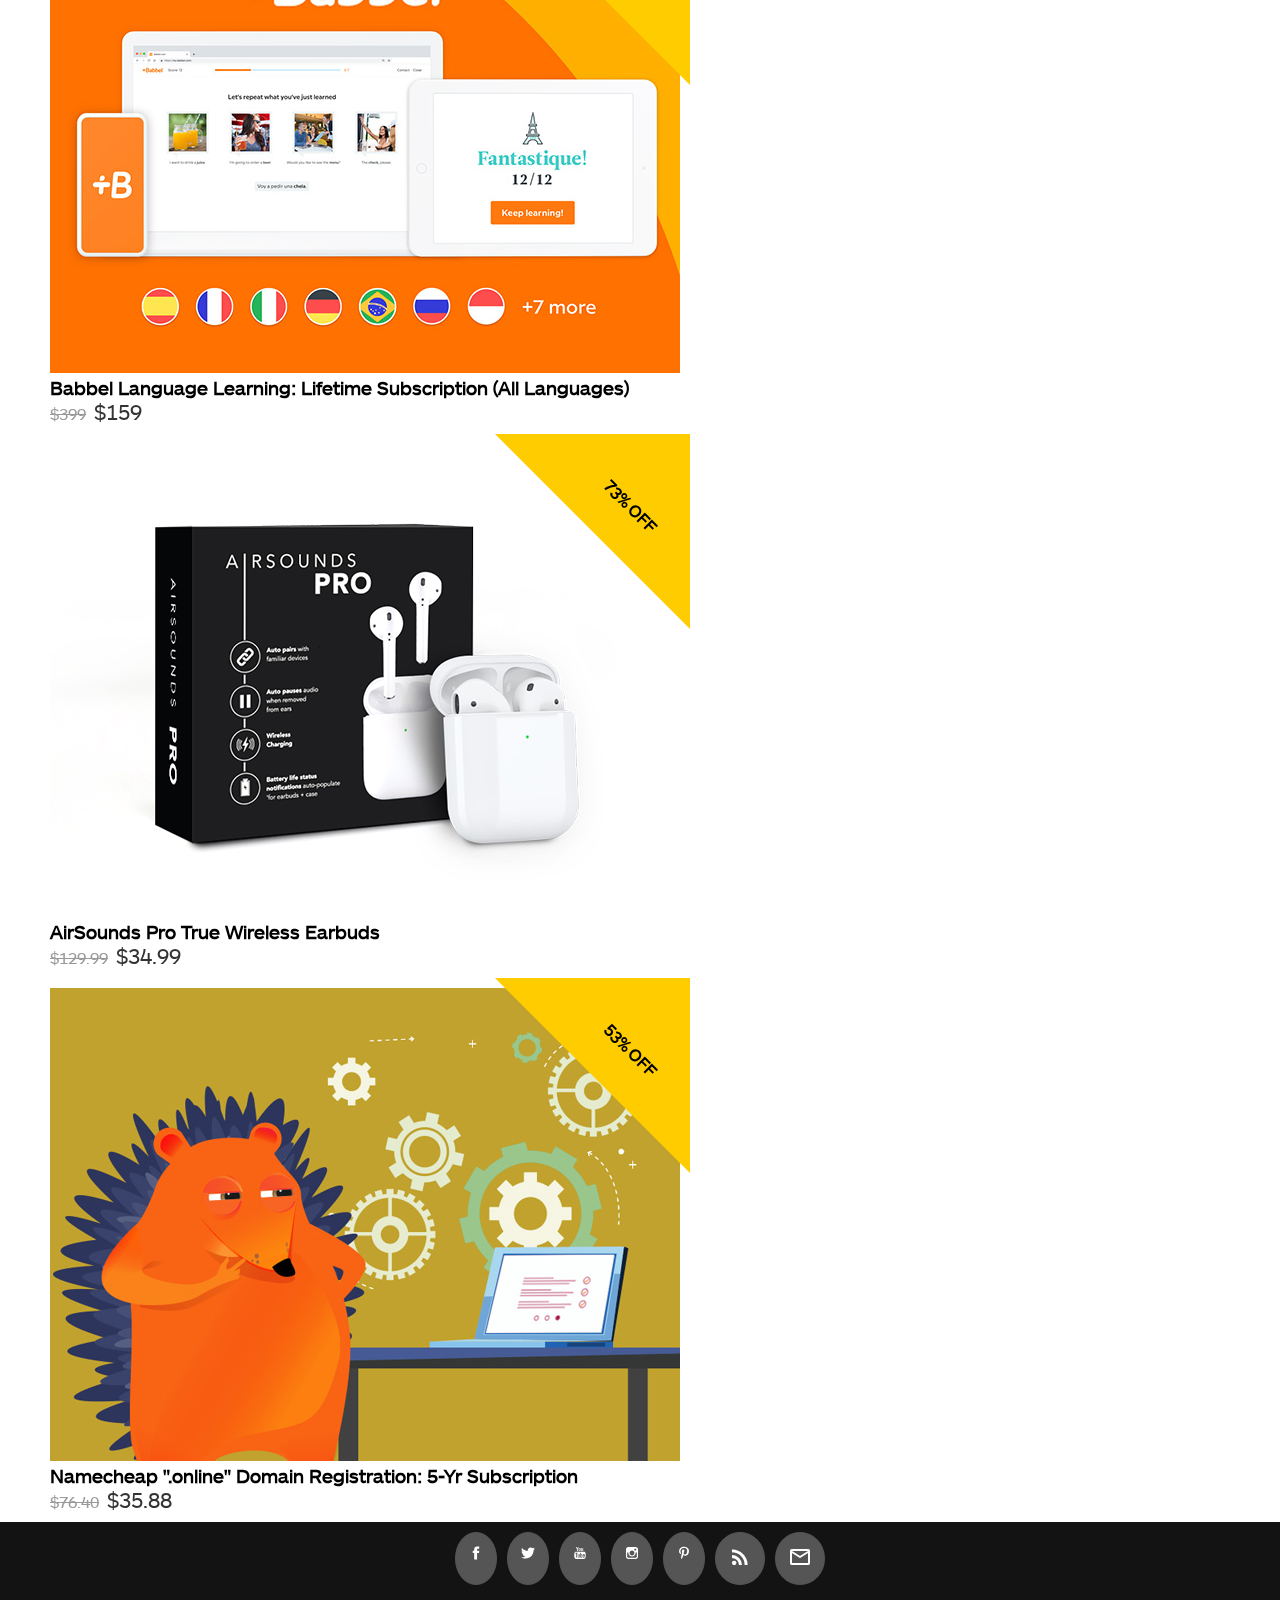
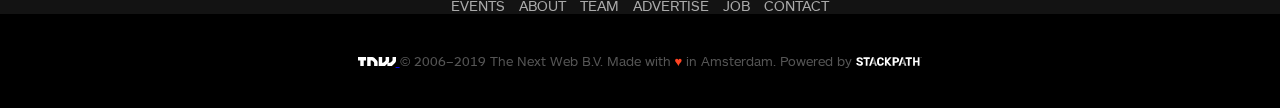
==== commit 0f210f5f: "Footer is looking real good" ====
--- a/index.html
+++ b/index.html
@@ -242,7 +242,7 @@
                         Latest funding rounds on Index.co >
                     </a>
                 </h2>
-                <div class="displayflex frwap">
+                <div class="displayflex fwrap">
                     <span class="rightborder">Add info</span>
                     <span class="rightborder">Get updates by e-mail</span>
                     <span>See more</span>
@@ -812,8 +812,8 @@
 
     <footer>
         <div class="footer-part1">
-            <ul>
-                <li>
+            <ul class="displayflex fwrap centerit2">
+                <li class="littlecircle">
                     <a href="#">
                         <svg class="svg-icon" viewBox="0 0 20 20">
                             <path fill="none"
@@ -823,7 +823,7 @@
                     </a>
                 </li>
 
-                <li>
+                <li class="littlecircle">
                     <a href="#">
                         <svg class="svg-icon" viewBox="0 0 20 20">
                             <path fill="none"
@@ -833,7 +833,7 @@
                     </a>
                 </li>
 
-                <li>
+                <li class="littlecircle">
                     <a href="#">
                         <svg class="svg-icon" viewBox="0 0 20 20">
                             <path fill="none"
@@ -843,7 +843,7 @@
                     </a>
                 </li>
 
-                <li>
+                <li class="littlecircle">
                     <a href="#">
                         <svg class="svg-icon" viewBox="0 0 20 20">
                             <path fill="none"
@@ -853,7 +853,7 @@
                     </a>
                 </li>
 
-                <li>
+                <li class="littlecircle">
                     <a href="#">
                         <svg class="svg-icon" viewBox="0 0 20 20">
                             <path fill="none"
@@ -863,7 +863,7 @@
                     </a>
                 </li>
 
-                <li>
+                <li class="littlecircle">
                     <a href="#">
                         <i class="material-icons fc-white">
                             rss_feed
@@ -871,7 +871,7 @@
                     </a>
                 </li>
 
-                <li>
+                <li class="littlecircle">
                     <a href="#">
                         <i class="material-icons fc-white">
                             mail_outline
@@ -880,17 +880,23 @@
                 </li>
             </ul>
 
-            <a class="nodeco fc-555" href="#">EVENTS</a>
-            <a class="nodeco fc-555" href="#">ABOUT</a>
-            <a class="nodeco fc-555" href="#">TEAM</a>
-            <a class="nodeco fc-555" href="#">ADVERTISE</a>
-            <a class="nodeco fc-555" href="#">JOB</a>
-            <a class="nodeco fc-555" href="#">CONTACT</a>
+            <a class="nodeco footer-words" href="#">EVENTS</a>
+            <a class="nodeco footer-words" href="#">ABOUT</a>
+            <a class="nodeco footer-words" href="#">TEAM</a>
+            <a class="nodeco footer-words" href="#">ADVERTISE</a>
+            <a class="nodeco footer-words" href="#">JOB</a>
+            <a class="nodeco footer-words" href="#">CONTACT</a>
         </div>
         <div class="footer-part2">
-            <img class="footer-logo1" src="resources/tnw.svg" alt="TNW Logo">
+            <a href="#">
+                <img class="footer-logo1" src="resources/tnw.svg" alt="TNW Logo">
+            </a>
+
             <span>© 2006–2019 The Next Web B.V. Made with <b>♥</b> in Amsterdam. Powered by</span>
-            <img class="footer-logo2" src="resources/stackpath.svg" alt="stackpath">
+
+            <a href="#">
+                <img class="footer-logo2" src="resources/stackpath.svg" alt="stackpath">
+            </a>
         </div>
     </footer>
 </body>
--- a/css/styles.css
+++ b/css/styles.css
@@ -530,6 +530,7 @@
   background: #131313;
   color: #555;
   text-align: center;
+
 }
 
 .footer-part2 {
@@ -554,8 +555,10 @@
   color: #f42;
 }
 
-.fc-555 {
-  color: #555;
+.footer-words {
+  color: #aaa;
+  font-size: 14px;
+  margin: 0 5px;
 }
 
 .svg-icon {
@@ -574,9 +577,8 @@
   stroke-width: 1;
 }
 
-.footer-part1 ul li {
-  float: left;
-  display: inline-block;
+.centerit2 {
+  justify-content: center;
 }
 
 .latestdeals-container {
@@ -634,4 +636,20 @@
 
 .deals-container img {
   width: 100%;
-}+}
+
+.littlecircle {
+  background-color: #555;
+  border: 1px solid #555;
+  border-radius: 100%;
+  margin: 10px 5px;
+  padding: 12px;
+}
+
+.littlecircle:hover {
+  background-color: black;
+}
+
+.footer-words:hover {
+  color: white;
+}
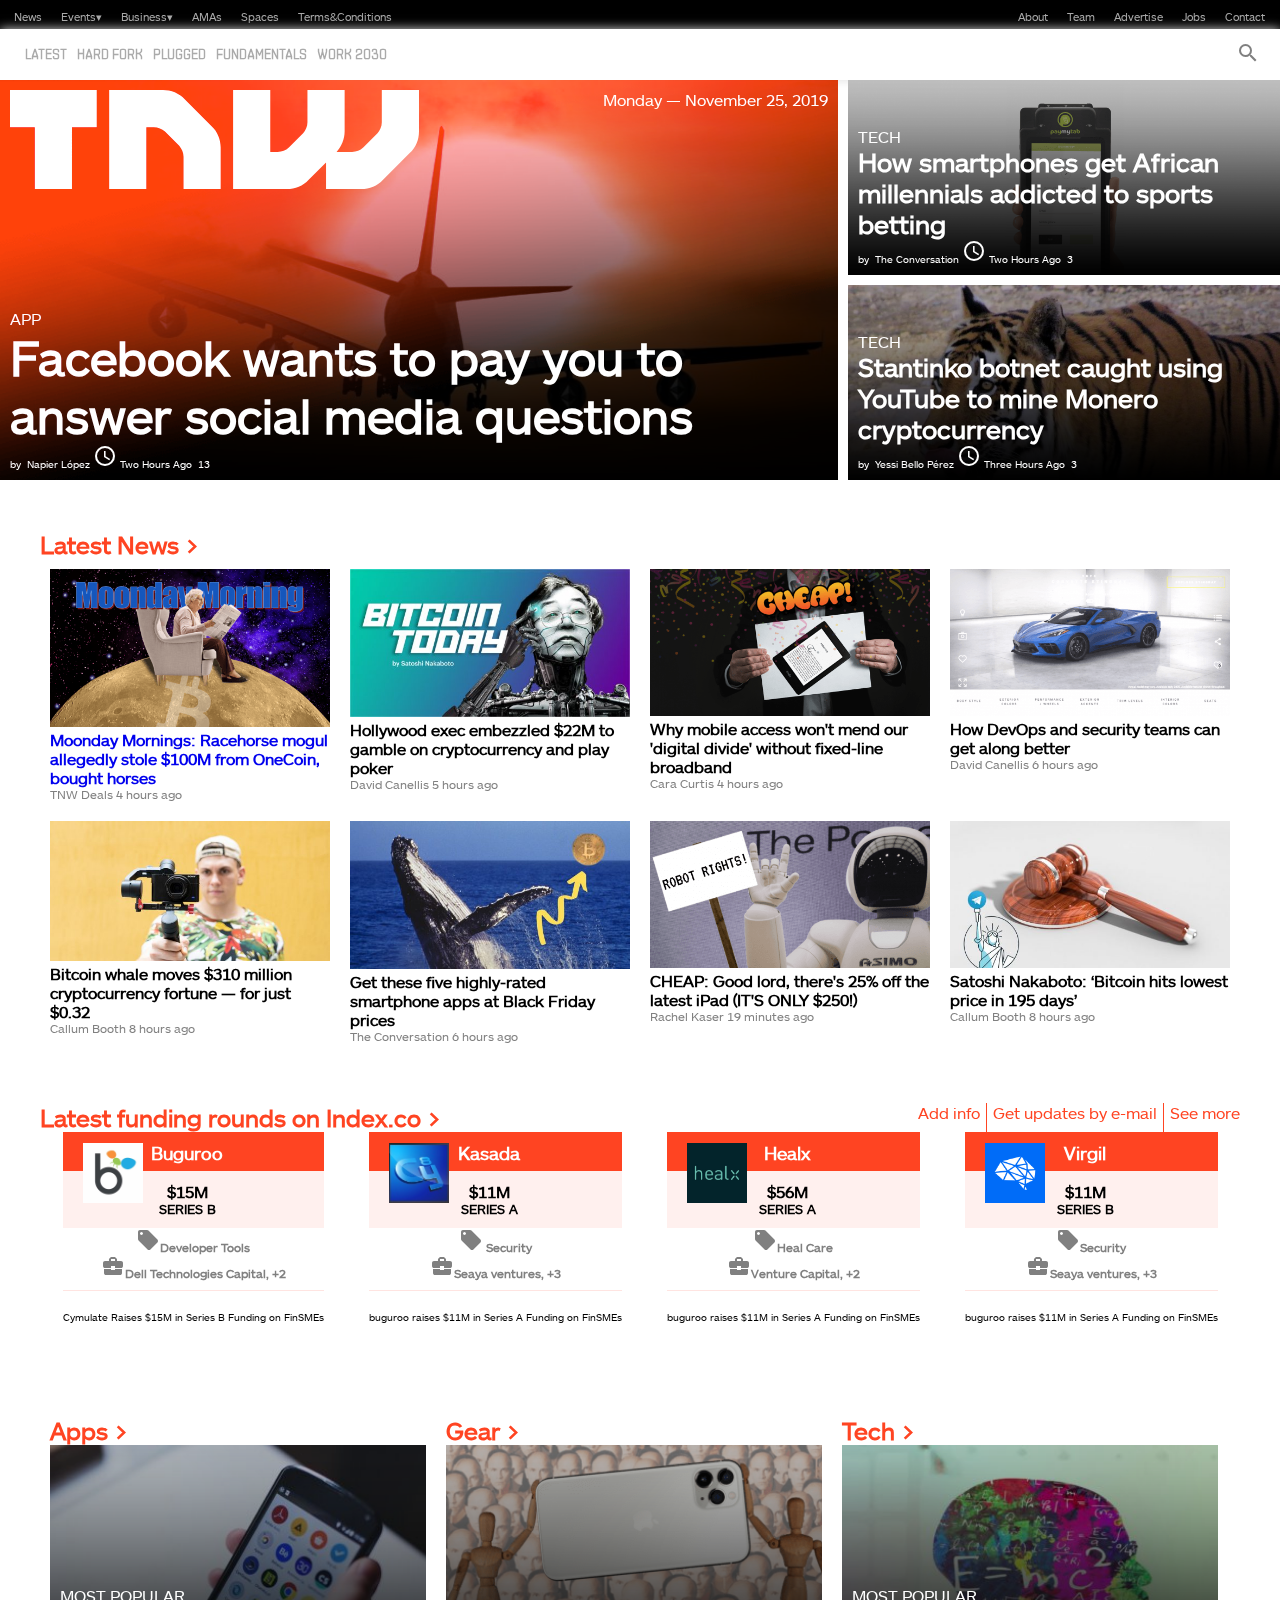
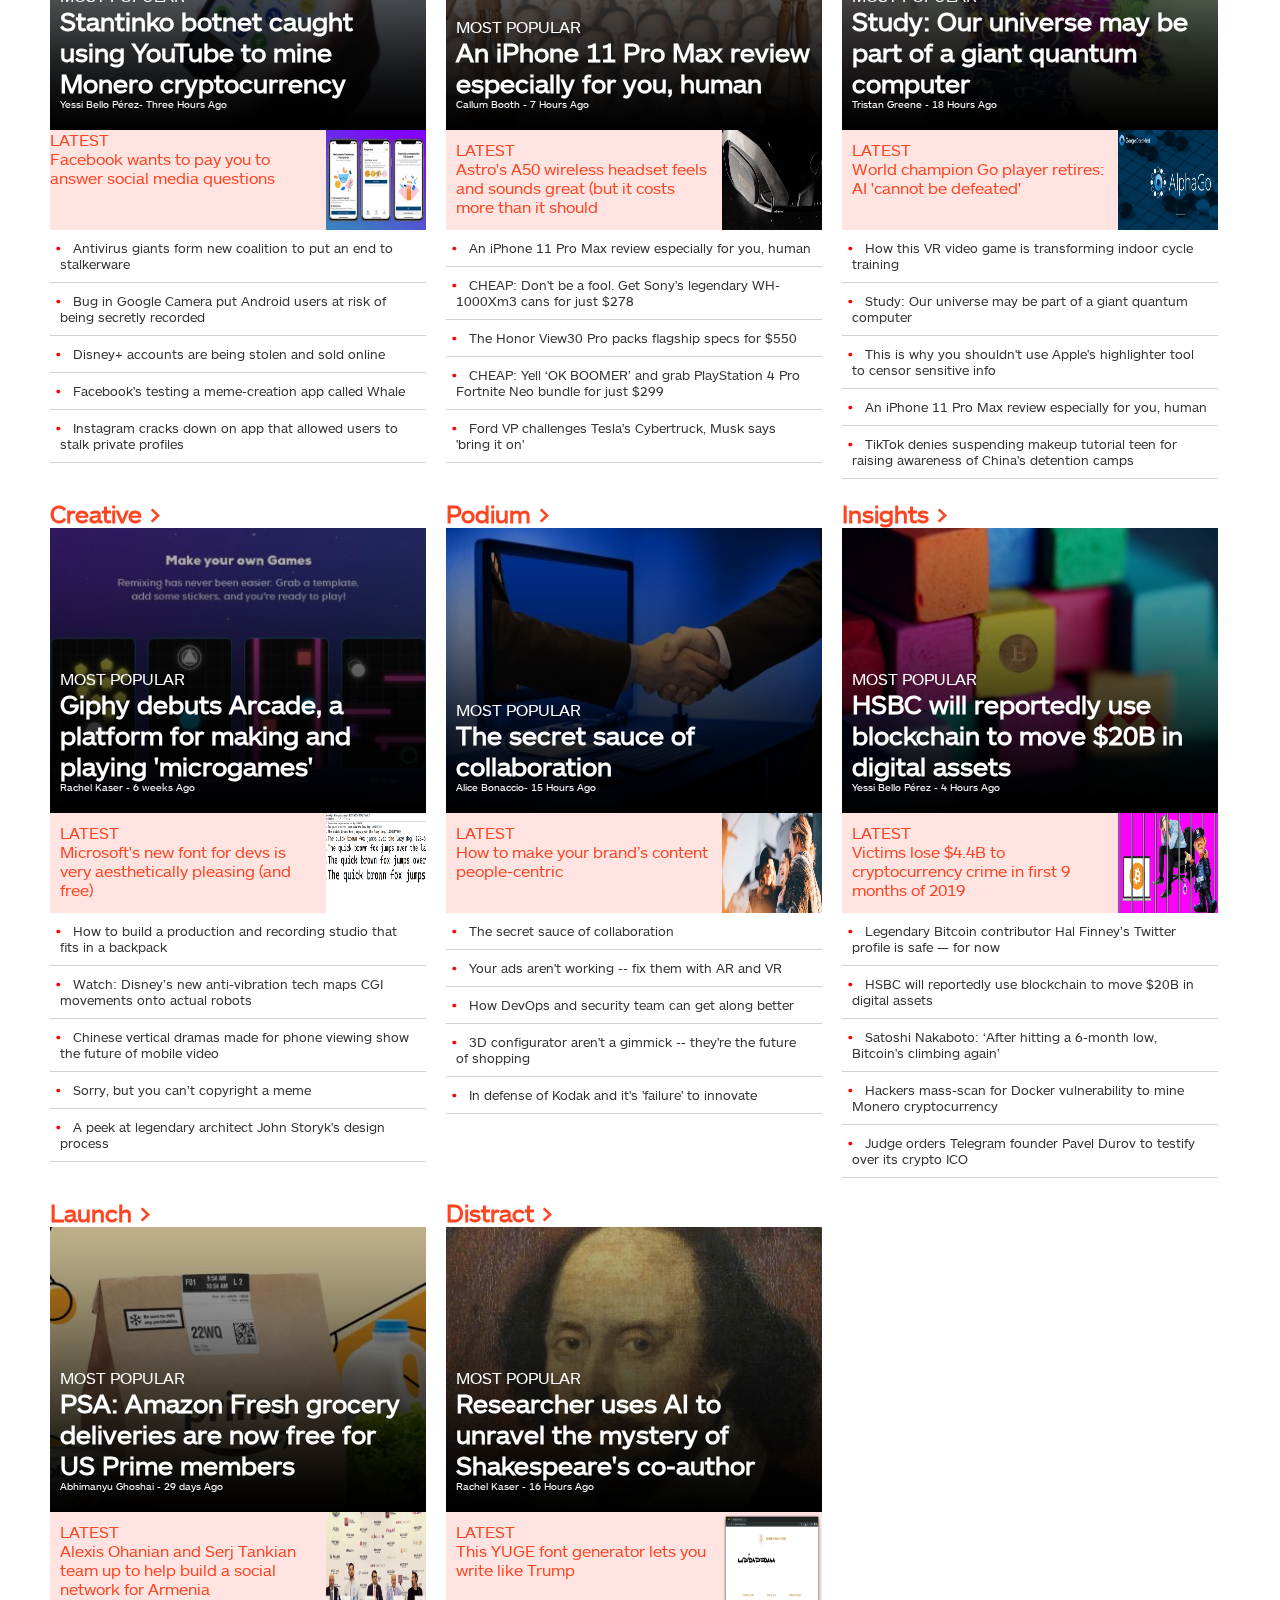
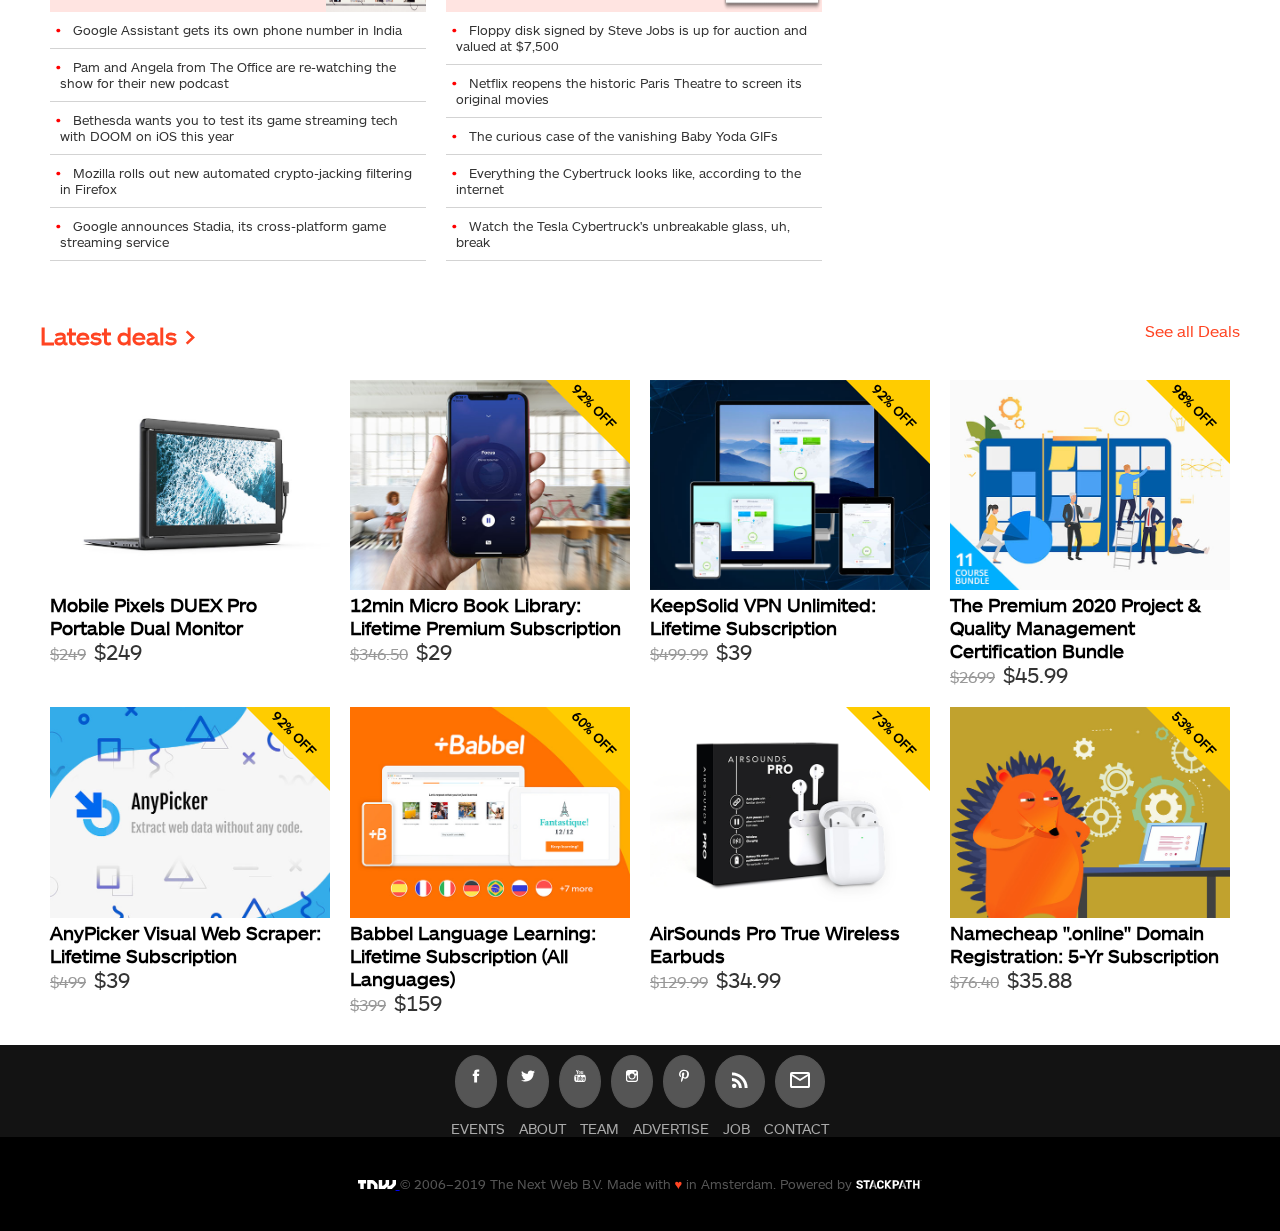
==== commit 62c2cab9: "latest deals is now finished" ====
--- a/index.html
+++ b/index.html
@@ -708,103 +708,105 @@
             <span class="kindaorange floatright">See all Deals</span>
             <div class="flex-container fwrap latestdeals-container">
                 <div class="latestdeal pad-10p">
-                    <img src="resources/sale_23673_primary_image.jpg" alt="product image">
-                    <p>
+                    <div class="deals-container pos-rel">
+                        <img src="resources/sale_23673_primary_image.jpg" alt="product image">
+                    </div>
+                    <div class="deals-text">
                         <h3> Mobile Pixels DUEX Pro Portable Dual Monitor </h3>
                         <span class="old-price">$249</span>&nbsp;
                         <span class="price">$249</span>
-                    </p>
+                    </div>
                 </div>
                 <div class="latestdeal pad-10p">
-                    <div class="deals-container">
+                    <div class="deals-container pos-rel">
                         <img src="resources/phoneproduct.jpg" alt="product image">
                         <div class="discount">
                             <div>92% OFF</div>
                         </div>
                     </div>
-                    <p>
+                    <div class="deals-text">
                         <h3> 12min Micro Book Library: Lifetime Premium Subscription</h3>
                         <span class="old-price">$346.50</span>&nbsp;
                         <span class="price">$29</span>
-                    </p>
+                    </div>
                 </div>
                 <div class="latestdeal pad-10p">
-                    <div class="">
+                    <div class="deals-container pos-rel">
                         <img src="resources/salevpn.jpg" alt="product image">
                         <div class="discount">
                             <div>92% OFF</div>
                         </div>
                     </div>
-                    <p>
+                    <div class="deals-text">
                         <h3> KeepSolid VPN Unlimited: Lifetime Subscription</h3>
                         <span class="old-price">$499.99</span>&nbsp;
                         <span class="price">$39</span>
-                    </p>
+                    </div>
                 </div>
                 <div class="latestdeal pad-10p">
-                    <div class="">
+                    <div class="deals-container pos-rel">
                         <img src="resources/saleproject2020.jpg" alt="product image">
                         <div class="discount">
                             <div>98% OFF</div>
                         </div>
                     </div>
-                    <p>
+                    <div class="deals-text">
                         <h3> The Premium 2020 Project & Quality Management Certification Bundle</h3>
                         <span class="old-price">$2699</span>&nbsp;
                         <span class="price">$45.99</span>
-                    </p>
+                    </div>
                 </div>
                 <div class="latestdeal pad-10p">
-                    <div class="">
+                    <div class="deals-container pos-rel">
                         <img src="resources/saleanypicker.jpg" alt="product image">
                         <div class="discount">
                             <div>92% OFF</div>
                         </div>
                     </div>
-                    <p>
+                    <div class="deals-text">
                         <h3> AnyPicker Visual Web Scraper: Lifetime Subscription</h3>
                         <span class="old-price">$499</span>&nbsp;
                         <span class="price">$39</span>
-                    </p>
+                    </div>
                 </div>
                 <div class="latestdeal pad-10p">
-                    <div class="">
+                    <div class="deals-container pos-rel">
                         <img src="resources/productbabel.jpg" alt="product image">
                         <div class="discount">
                             <div>60% OFF</div>
                         </div>
                     </div>
-                    <p>
+                    <div class="deals-text">
                         <h3> Babbel Language Learning: Lifetime Subscription (All Languages)</h3>
                         <span class="old-price">$399</span>&nbsp;
                         <span class="price">$159</span>
-                    </p>
+                    </div>
                 </div>
                 <div class="latestdeal pad-10p">
-                    <div class="">
+                    <div class="deals-container pos-rel">
                         <img src="resources/productairsounds.jpg" alt="product image">
                         <div class="discount">
                             <div>73% OFF</div>
                         </div>
                     </div>
-                    <p>
+                    <div class="deals-text">
                         <h3> AirSounds Pro True Wireless Earbuds</h3>
                         <span class="old-price">$129.99</span>&nbsp;
                         <span class="price">$34.99</span>
-                    </p>
+                    </div>
                 </div>
                 <div class="latestdeal pad-10p">
-                    <div class="">
+                    <div class="deals-container pos-rel">
                         <img src="resources/productnamecheat.jpg" alt="product image">
                         <div class="discount">
                             <div>53% OFF</div>
                         </div>
                     </div>
-                    <p>
+                    <div class="deals-text">
                         <h3> Namecheap ".online" Domain Registration: 5-Yr Subscription</h3>
                         <span class="old-price">$76.40</span>&nbsp;
                         <span class="price">$35.88</span>
-                    </p>
+                    </div>
                 </div>
             </div>
         </section>
--- a/css/styles.css
+++ b/css/styles.css
@@ -125,6 +125,27 @@
     width: 100%;
   }
   
+  .latestdeal {
+    width: 100%;
+  }
+
+  .deals-container {
+    width: 150px;
+    display: inline-block;
+  }
+
+  .deals-text {
+    display: inline-block;
+    width: calc(100% - 160px);
+  }
+
+  .discount {
+    font-size: .4rem;
+  }
+
+  .discount div {
+    padding-top: 5px;
+  }
 
 }
 
@@ -176,7 +197,19 @@
     padding: 10.6667px 16px 10.6667px 4px;
   }
 
-
+  .latestdeal {
+    width: 25%;
+  }
+
+  .deals-container {
+    position: relative;
+    width: 100%;
+  }
+
+  .discount div {
+    padding-top: 10px;
+    font-size: .8rem;
+  }
 } 
 
 @media (max-width: 1024px) and (min-width: 760px){
@@ -613,29 +646,18 @@
 }
 
 .discount div {
-  padding-top: 20px;
   text-align: end;
   transform: rotate(45deg);
 }
 
 .latest-deals {
-  margin: 0 auto;
+  margin: 0 auto 20px auto;
   max-width: 1200px;
 }
 
 .latest-deals h2 {
   display: inline-block;
   margin-bottom: 20px;
-}
-
-
-.deals-container {
-  position: relative;
-  width: 100%;
-}
-
-.deals-container img {
-  width: 100%;
 }
 
 .littlecircle {
@@ -653,3 +675,9 @@
 .footer-words:hover {
   color: white;
 }
+
+
+  
+.deals-container img {
+  width: 100%;
+}